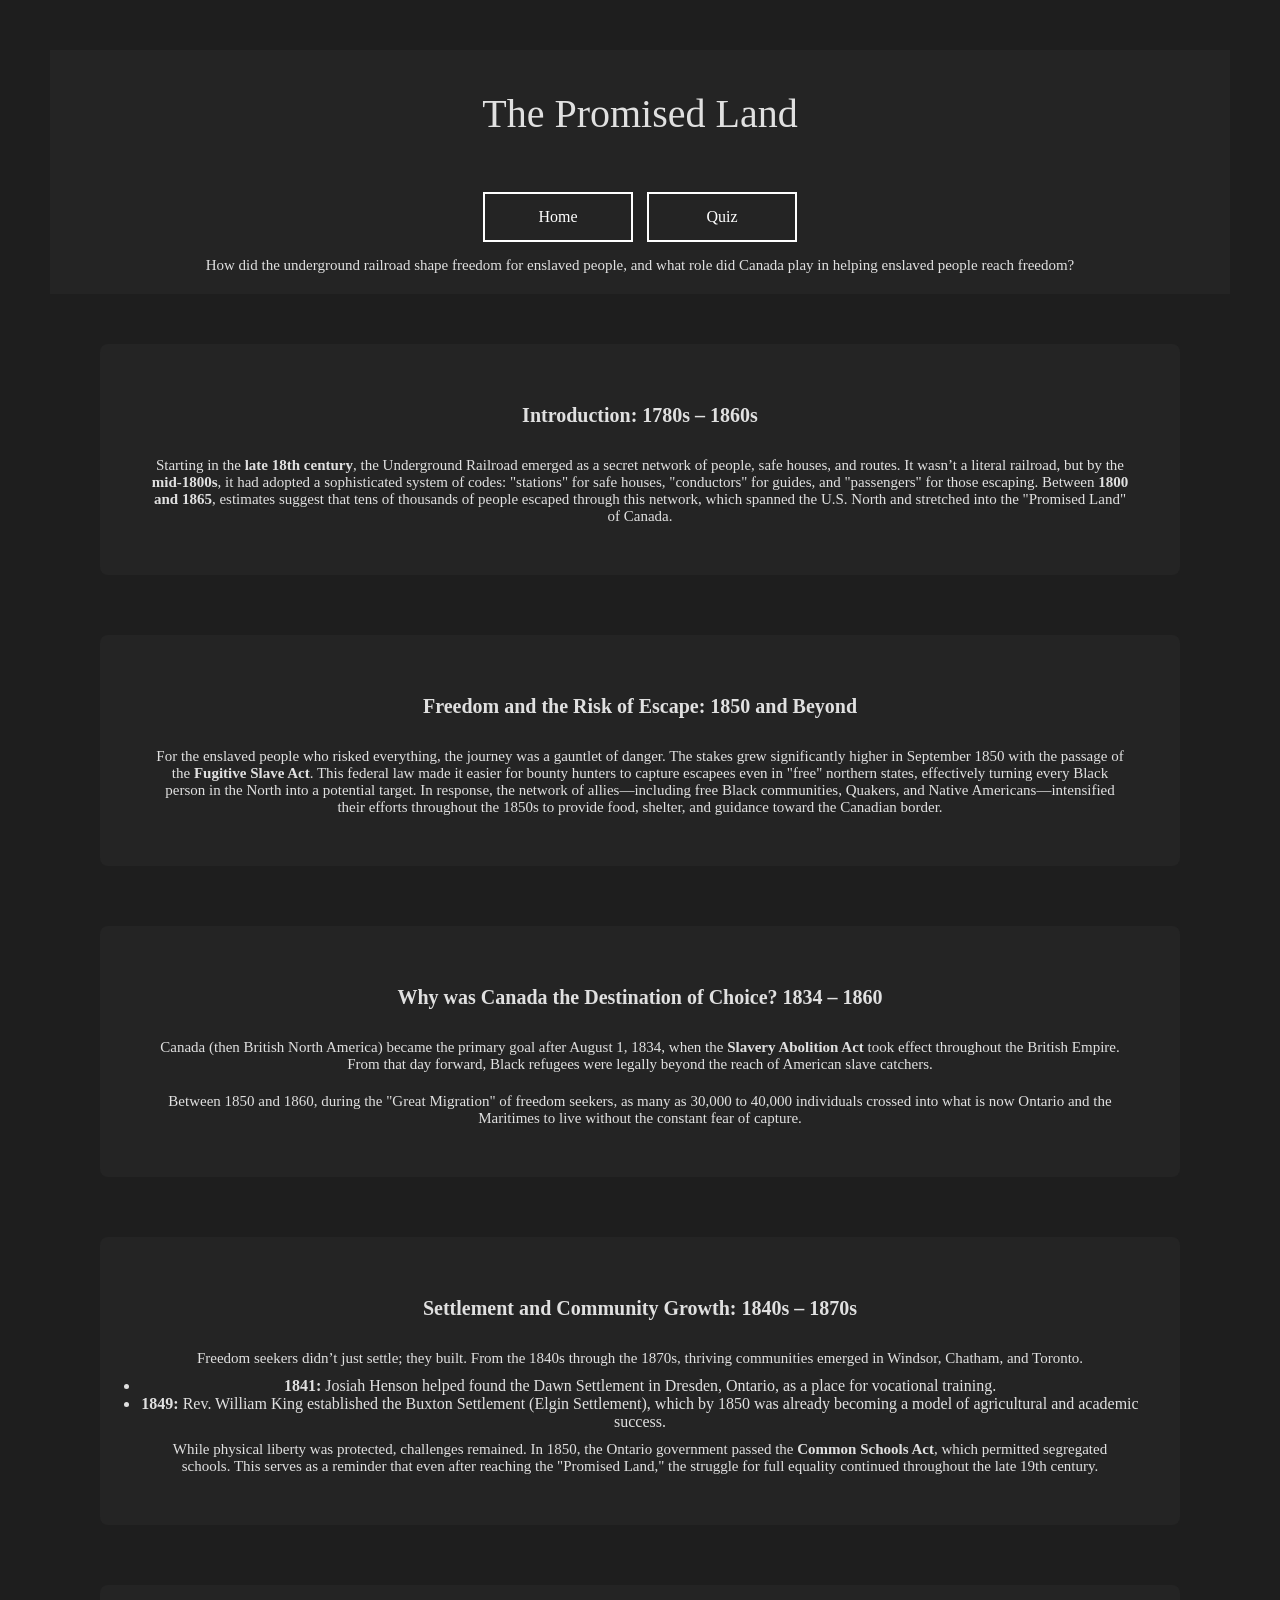
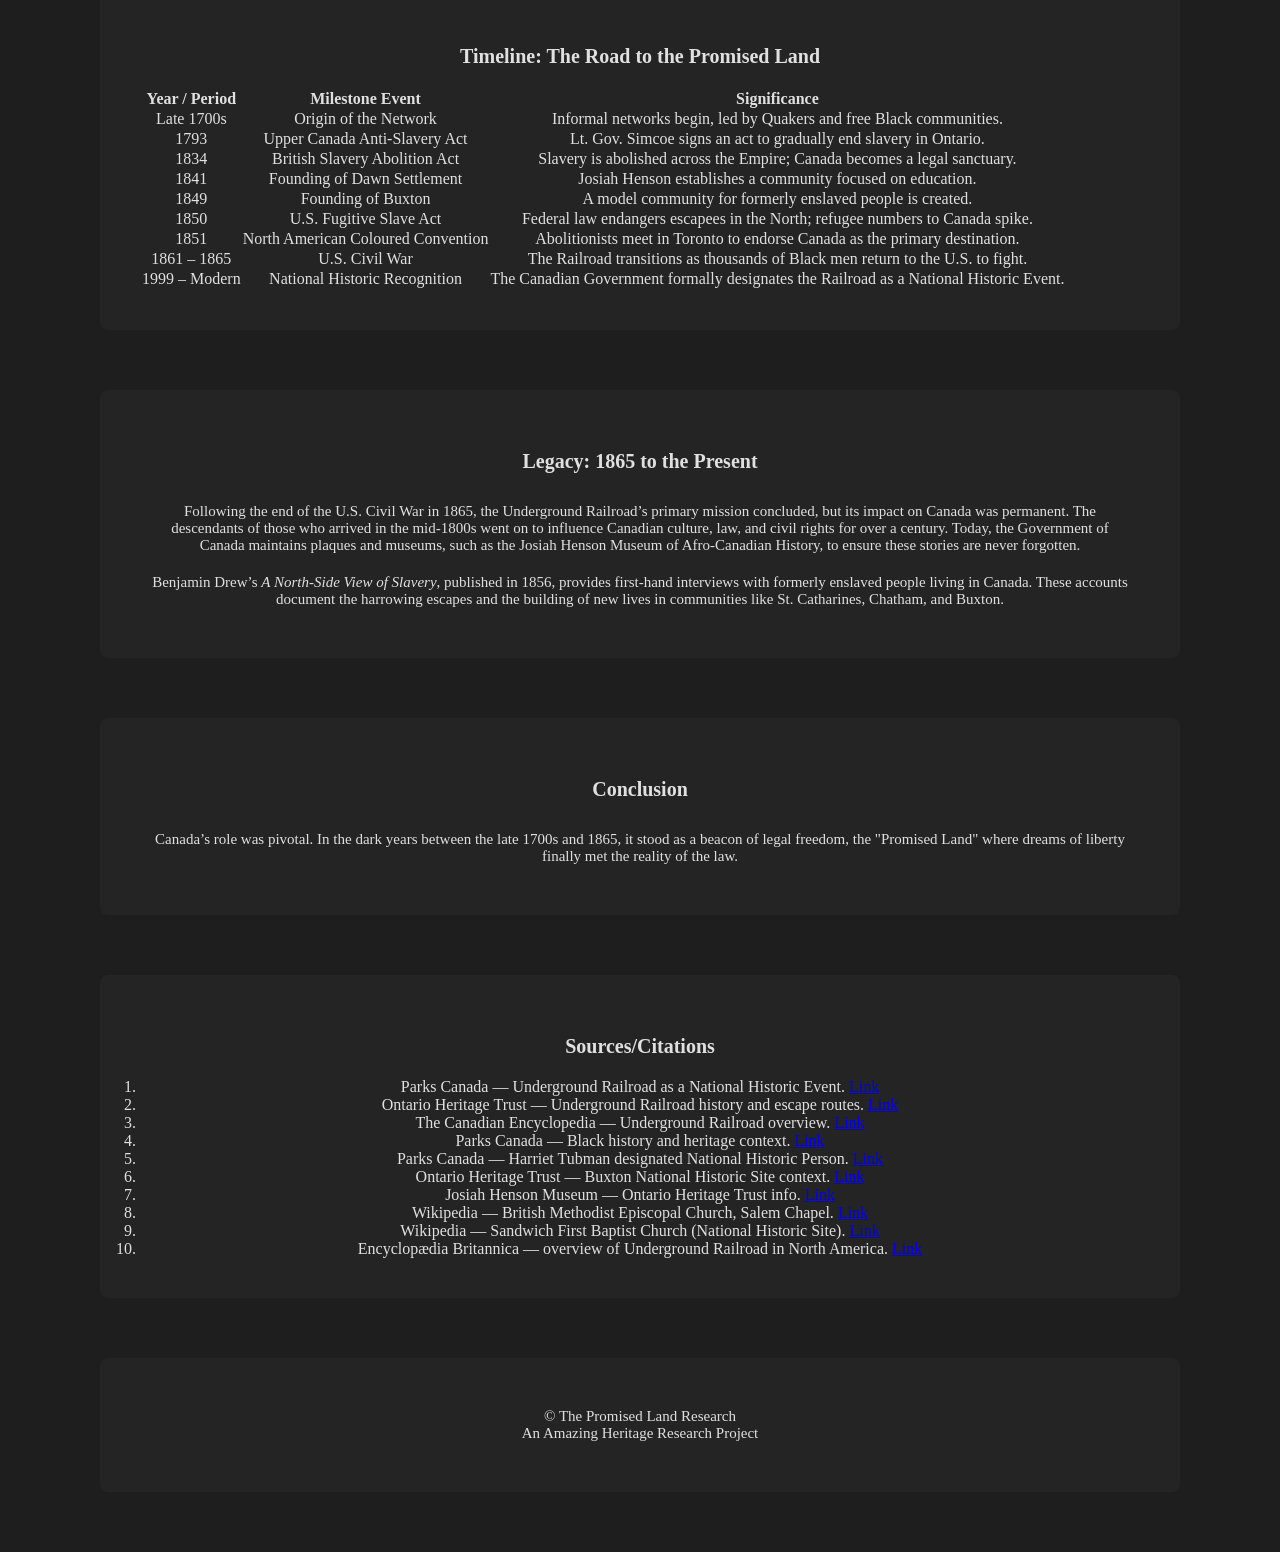
==== index.html @ bd3c45dd "Added Files" ====
<!DOCTYPE html>
<html lang="en">
<head>
    <meta charset="UTF-8">
    <title>The Promised Land - A Historical Event</title>
    <link rel="stylesheet" href="styles.css">
</head>
<body>
    <div class="title-nav">
        <h2 class="title">The Promised Land</h2>
        
    <div class="button-container">
        <form action=""><button>Home</button></form>
        <form action="quiz.html"><button>Quiz</button></form>
    </div>

        
        <p>How did the underground railroad shape freedom for enslaved people, and what role did Canada play in helping enslaved people reach freedom?</p>
    </div>

    <!-- Introduction -->
    <article class="container">
        <h3 class="sub-title">Introduction: 1780s – 1860s</h3>
        <p>Starting in the <strong>late 18th century</strong>, the Underground Railroad emerged as a secret network of people, safe houses, and routes. It wasn’t a literal railroad, but by the <strong>mid-1800s</strong>, it had adopted a sophisticated system of codes: "stations" for safe houses, "conductors" for guides, and "passengers" for those escaping. Between <strong>1800 and 1865</strong>, estimates suggest that tens of thousands of people escaped through this network, which spanned the U.S. North and stretched into the "Promised Land" of Canada.</p>
    </article>

    <!-- Freedom and Risk -->
    <article class="container">
        <h3 class="sub-title">Freedom and the Risk of Escape: 1850 and Beyond</h3>
        <p>For the enslaved people who risked everything, the journey was a gauntlet of danger. The stakes grew significantly higher in September 1850 with the passage of the <strong>Fugitive Slave Act</strong>. This federal law made it easier for bounty hunters to capture escapees even in "free" northern states, effectively turning every Black person in the North into a potential target. In response, the network of allies—including free Black communities, Quakers, and Native Americans—intensified their efforts throughout the 1850s to provide food, shelter, and guidance toward the Canadian border.</p>
    </article>

    <!-- Canada as Destination -->
    <article class="container">
        <h3 class="sub-title">Why was Canada the Destination of Choice? 1834 – 1860</h3>
        <p>Canada (then British North America) became the primary goal after August 1, 1834, when the <strong>Slavery Abolition Act</strong> took effect throughout the British Empire. From that day forward, Black refugees were legally beyond the reach of American slave catchers.</p>
        <p>Between 1850 and 1860, during the "Great Migration" of freedom seekers, as many as 30,000 to 40,000 individuals crossed into what is now Ontario and the Maritimes to live without the constant fear of capture.</p>
    </article>

    <!-- Settlement and Community Growth -->
    <article class="container">
        <h3 class="sub-title">Settlement and Community Growth: 1840s – 1870s</h3>
        <p>Freedom seekers didn’t just settle; they built. From the 1840s through the 1870s, thriving communities emerged in Windsor, Chatham, and Toronto.</p>
        <ul>
            <li><strong>1841:</strong> Josiah Henson helped found the Dawn Settlement in Dresden, Ontario, as a place for vocational training.</li>
            <li><strong>1849:</strong> Rev. William King established the Buxton Settlement (Elgin Settlement), which by 1850 was already becoming a model of agricultural and academic success.</li>
        </ul>
        <p>While physical liberty was protected, challenges remained. In 1850, the Ontario government passed the <strong>Common Schools Act</strong>, which permitted segregated schools. This serves as a reminder that even after reaching the "Promised Land," the struggle for full equality continued throughout the late 19th century.</p>
    </article>

    <!-- Timeline -->
    <article class="container">
        <h3 class="sub-title">Timeline: The Road to the Promised Land</h3>
        <table>
            <tr>
                <th>Year / Period</th>
                <th>Milestone Event</th>
                <th>Significance</th>
            </tr>
            <tr>
                <td>Late 1700s</td>
                <td>Origin of the Network</td>
                <td>Informal networks begin, led by Quakers and free Black communities.</td>
            </tr>
            <tr>
                <td>1793</td>
                <td>Upper Canada Anti-Slavery Act</td>
                <td>Lt. Gov. Simcoe signs an act to gradually end slavery in Ontario.</td>
            </tr>
            <tr>
                <td>1834</td>
                <td>British Slavery Abolition Act</td>
                <td>Slavery is abolished across the Empire; Canada becomes a legal sanctuary.</td>
            </tr>
            <tr>
                <td>1841</td>
                <td>Founding of Dawn Settlement</td>
                <td>Josiah Henson establishes a community focused on education.</td>
            </tr>
            <tr>
                <td>1849</td>
                <td>Founding of Buxton</td>
                <td>A model community for formerly enslaved people is created.</td>
            </tr>
            <tr>
                <td>1850</td>
                <td>U.S. Fugitive Slave Act</td>
                <td>Federal law endangers escapees in the North; refugee numbers to Canada spike.</td>
            </tr>
            <tr>
                <td>1851</td>
                <td>North American Coloured Convention</td>
                <td>Abolitionists meet in Toronto to endorse Canada as the primary destination.</td>
            </tr>
            <tr>
                <td>1861 – 1865</td>
                <td>U.S. Civil War</td>
                <td>The Railroad transitions as thousands of Black men return to the U.S. to fight.</td>
            </tr>
            <tr>
                <td>1999 – Modern</td>
                <td>National Historic Recognition</td>
                <td>The Canadian Government formally designates the Railroad as a National Historic Event.</td>
            </tr>
        </table>
    </article>

    <!-- Legacy -->
    <article class="container">
        <h3 class="sub-title">Legacy: 1865 to the Present</h3>
        <p>Following the end of the U.S. Civil War in 1865, the Underground Railroad’s primary mission concluded, but its impact on Canada was permanent. The descendants of those who arrived in the mid-1800s went on to influence Canadian culture, law, and civil rights for over a century. Today, the Government of Canada maintains plaques and museums, such as the Josiah Henson Museum of Afro-Canadian History, to ensure these stories are never forgotten.</p>
        <p>Benjamin Drew’s <em>A North-Side View of Slavery</em>, published in 1856, provides first-hand interviews with formerly enslaved people living in Canada. These accounts document the harrowing escapes and the building of new lives in communities like St. Catharines, Chatham, and Buxton.</p>
    </article>

    <!-- Conclusion -->
    <article class="container">
        <h3 class="sub-title">Conclusion</h3>
        <p>Canada’s role was pivotal. In the dark years between the late 1700s and 1865, it stood as a beacon of legal freedom, the "Promised Land" where dreams of liberty finally met the reality of the law.</p>
    </article>

    <!-- Sources -->
    <article class="container">
        <h3 class="sub-title">Sources/Citations</h3>
        <ol>
            <li>Parks Canada — Underground Railroad as a National Historic Event. <a href="https://parks.canada.ca/culture/designation/evenement-event/chemin-de-fer-clandestin-underground-railroad" target="_blank">Link</a></li>
            <li>Ontario Heritage Trust — Underground Railroad history and escape routes. <a href="https://www.heritagetrust.on.ca/pages/our-stories/slavery-to-freedom/history/the-underground-railroad" target="_blank">Link</a></li>
            <li>The Canadian Encyclopedia — Underground Railroad overview. <a href="https://thecanadianencyclopedia.ca/en/article/underground-railroad" target="_blank">Link</a></li>
            <li>Parks Canada — Black history and heritage context. <a href="https://parks.canada.ca/culture/designation/histoire-noirs-black-history" target="_blank">Link</a></li>
            <li>Parks Canada — Harriet Tubman designated National Historic Person. <a href="https://parks.canada.ca/culture/designation/personnage-person/harriet-tubman" target="_blank">Link</a></li>
            <li>Ontario Heritage Trust — Buxton National Historic Site context. <a href="https://www.heritagetrust.on.ca/pages/programs/provincial-plaque-program/provincial-plaque-background-papers/buxton-settlement" target="_blank">Link</a></li>
            <li>Josiah Henson Museum — Ontario Heritage Trust info. <a href="https://www.heritagetrust.on.ca/properties/josiah-henson-museum" target="_blank">Link</a></li>
            <li>Wikipedia — British Methodist Episcopal Church, Salem Chapel. <a href="https://en.wikipedia.org/wiki/British_Methodist_Episcopal_Church,_Salem_Chapel" target="_blank">Link</a></li>
            <li>Wikipedia — Sandwich First Baptist Church (National Historic Site). <a href="https://en.wikipedia.org/wiki/Sandwich_First_Baptist_Church" target="_blank">Link</a></li>
            <li>Encyclopædia Britannica — overview of Underground Railroad in North America. <a href="https://www.britannica.com/topic/Underground-Railroad" target="_blank">Link</a></li>
        </ol>
    </article>

    <footer class="container">
        <p>&copy; The Promised Land Research<br>
        An Amazing Heritage Research Project</p>
    </footer>
</body>
</html>
---- styles.css ----
*{
    margin:0;
    padding:0;
}

.title{
 font-size: 40px;
 font-weight: lighter;
 text-align: center;
 margin-top:0;
 margin:20px;
 padding:10px;
}

.sub-title{
    font-size: 20px;
    text-align: center;
    margin: 10px;
    padding: 10px;
    font-weight: bold;
}

p{
    font-size:15px;
    padding:10px;
}

h1,h2,h3,h4,h5,h6, p{
    color:#E0E0E0;
}


html{
    background-color:#1E1E1E;
    margin:0;
    padding:0;
}
body{
    color: #E0E0E0;
    font-family: Georgia, 'Times New Roman', Times, serif;
}

.title-nav{
    background-color: #242424;
    margin:50px;
    padding:10px;
    text-align: center  ;
}

.container{
    text-align: center;
    margin: 20px 100px 60px 100px;
    background-color: #242424;
    padding: 40px;
    border-radius: 8px;
}

.quiz-container{
    text-align: left;
    margin: 20px 100px 60px 100px;
    background-color: #242424;
    padding: 40px;
    border-radius: 8px;
}

/* Question spacing */
.question{
    margin-bottom: 30px;
}

/* Question text */
.question p{
    font-size: 18px;
    margin-bottom: 15px;
    color: #FFFFFF;
}

/* Align radio buttons properly */
.question label{
    display: block;
    margin-bottom: 8px;
    font-size: 16px;
    cursor: pointer;
}

/* Make radio buttons aligned nicely */
input[type="radio"]{
    margin-right: 10px;
    transform: scale(1.1);
    vertical-align: middle;
}

/* Improve button */
button{
    margin-top: 20px;
    padding: 12px 25px;
    background-color: transparent;
    color: #FFFFFF;
    border: 2px solid #FFFFFF;
    font-family: Georgia, 'Times New Roman', Times, serif;
    font-size: 16px;
    cursor: pointer;
}

button:hover{
    background-color: #FFFFFF;
    color: #1E1E1E;
}

/* Result text */
#result{
    margin-top: 25px;
    font-size: 22px;
    text-align: center;
    color: #FFFFFF;
}

.button-container {
    text-align: center;
}

.button-container form {
    display: inline-block;
    margin: 5px;
}

.button-container button {
    width: 150px;
    height: 50px;
    display: inline-block;
    box-sizing: border-box;
}
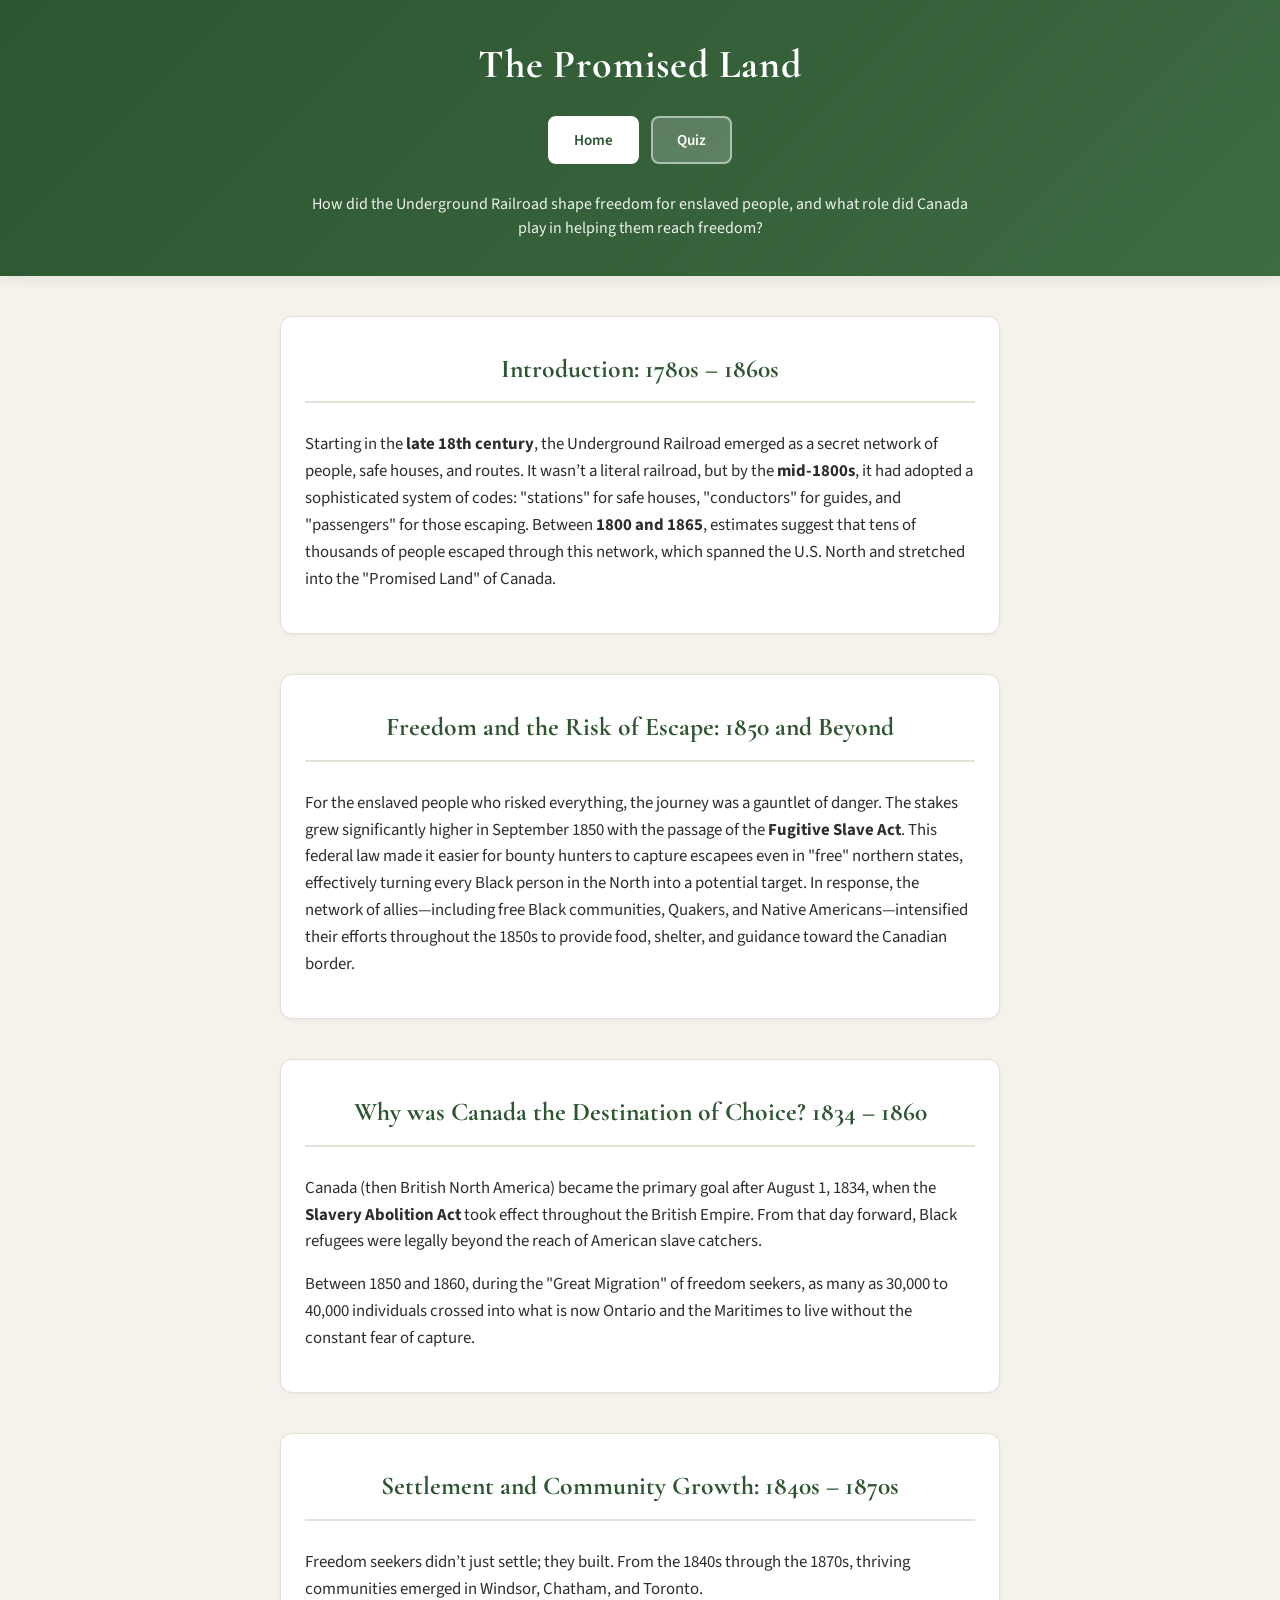
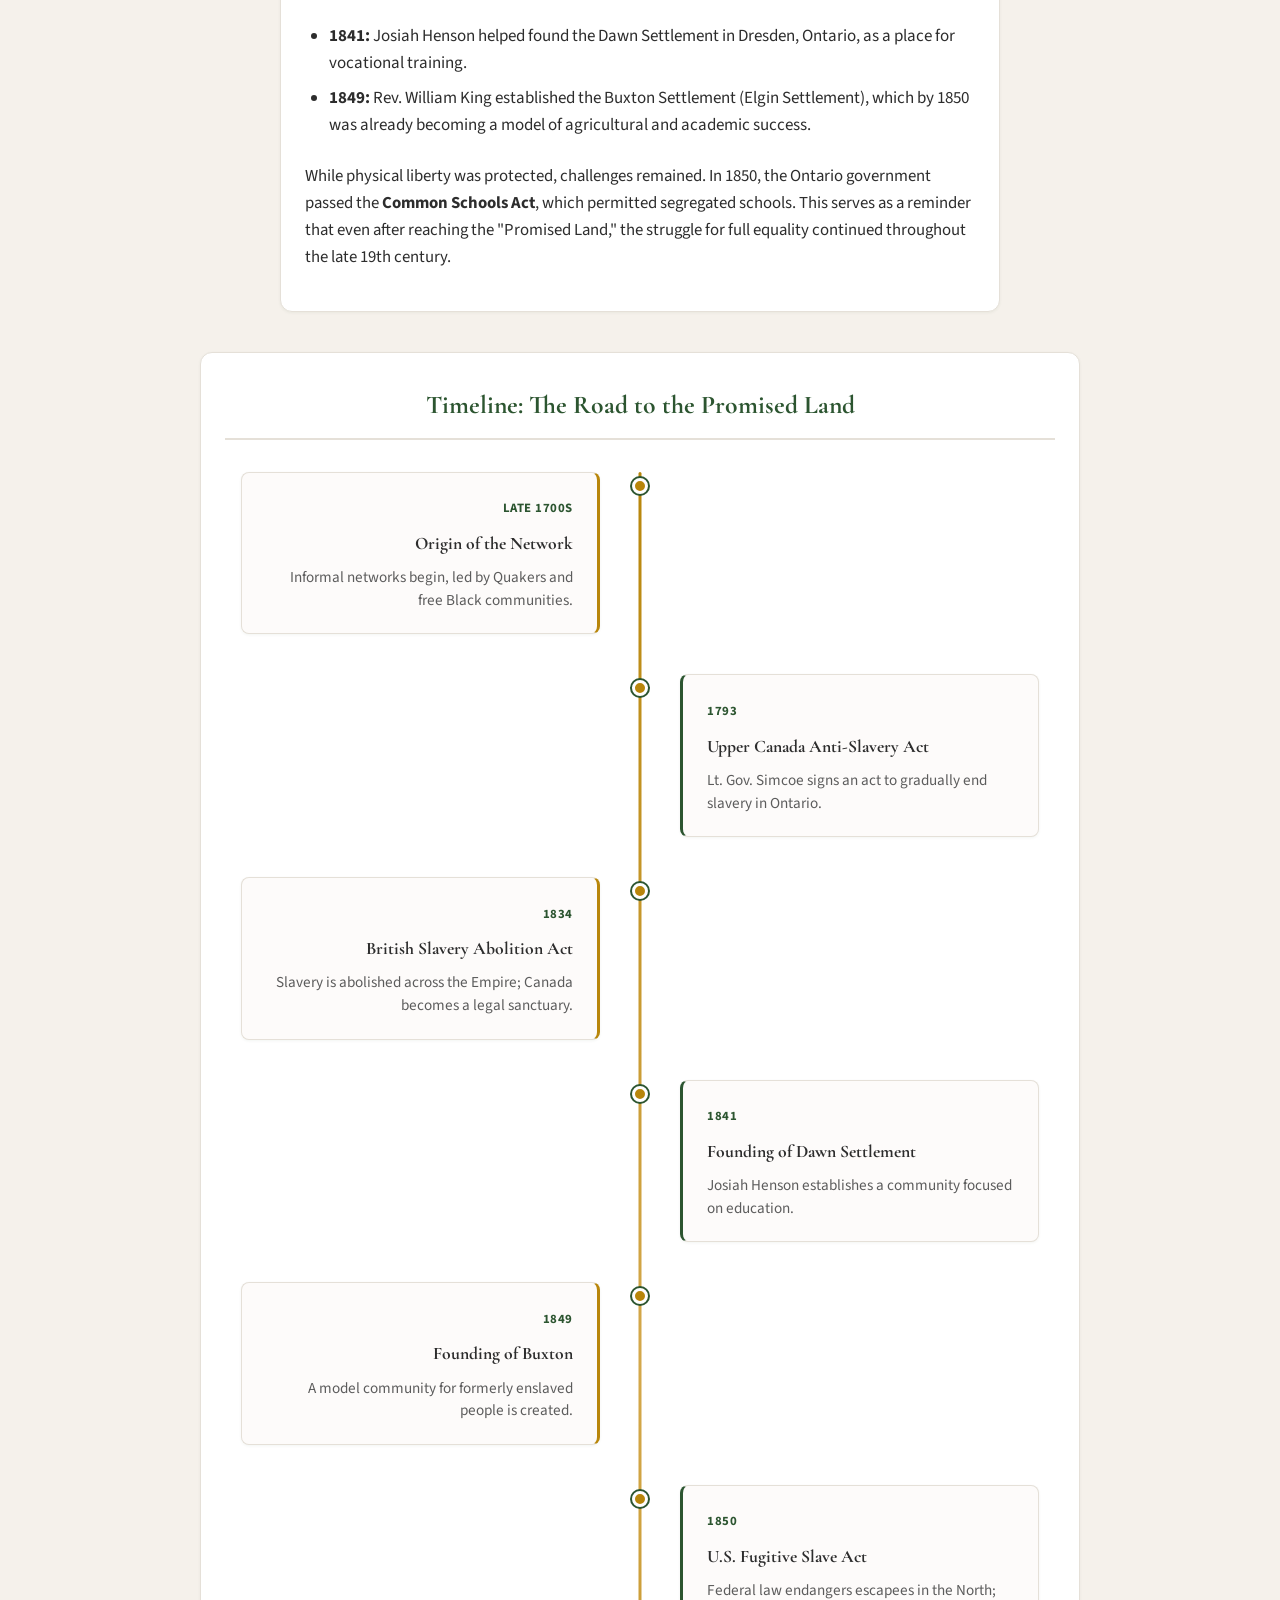
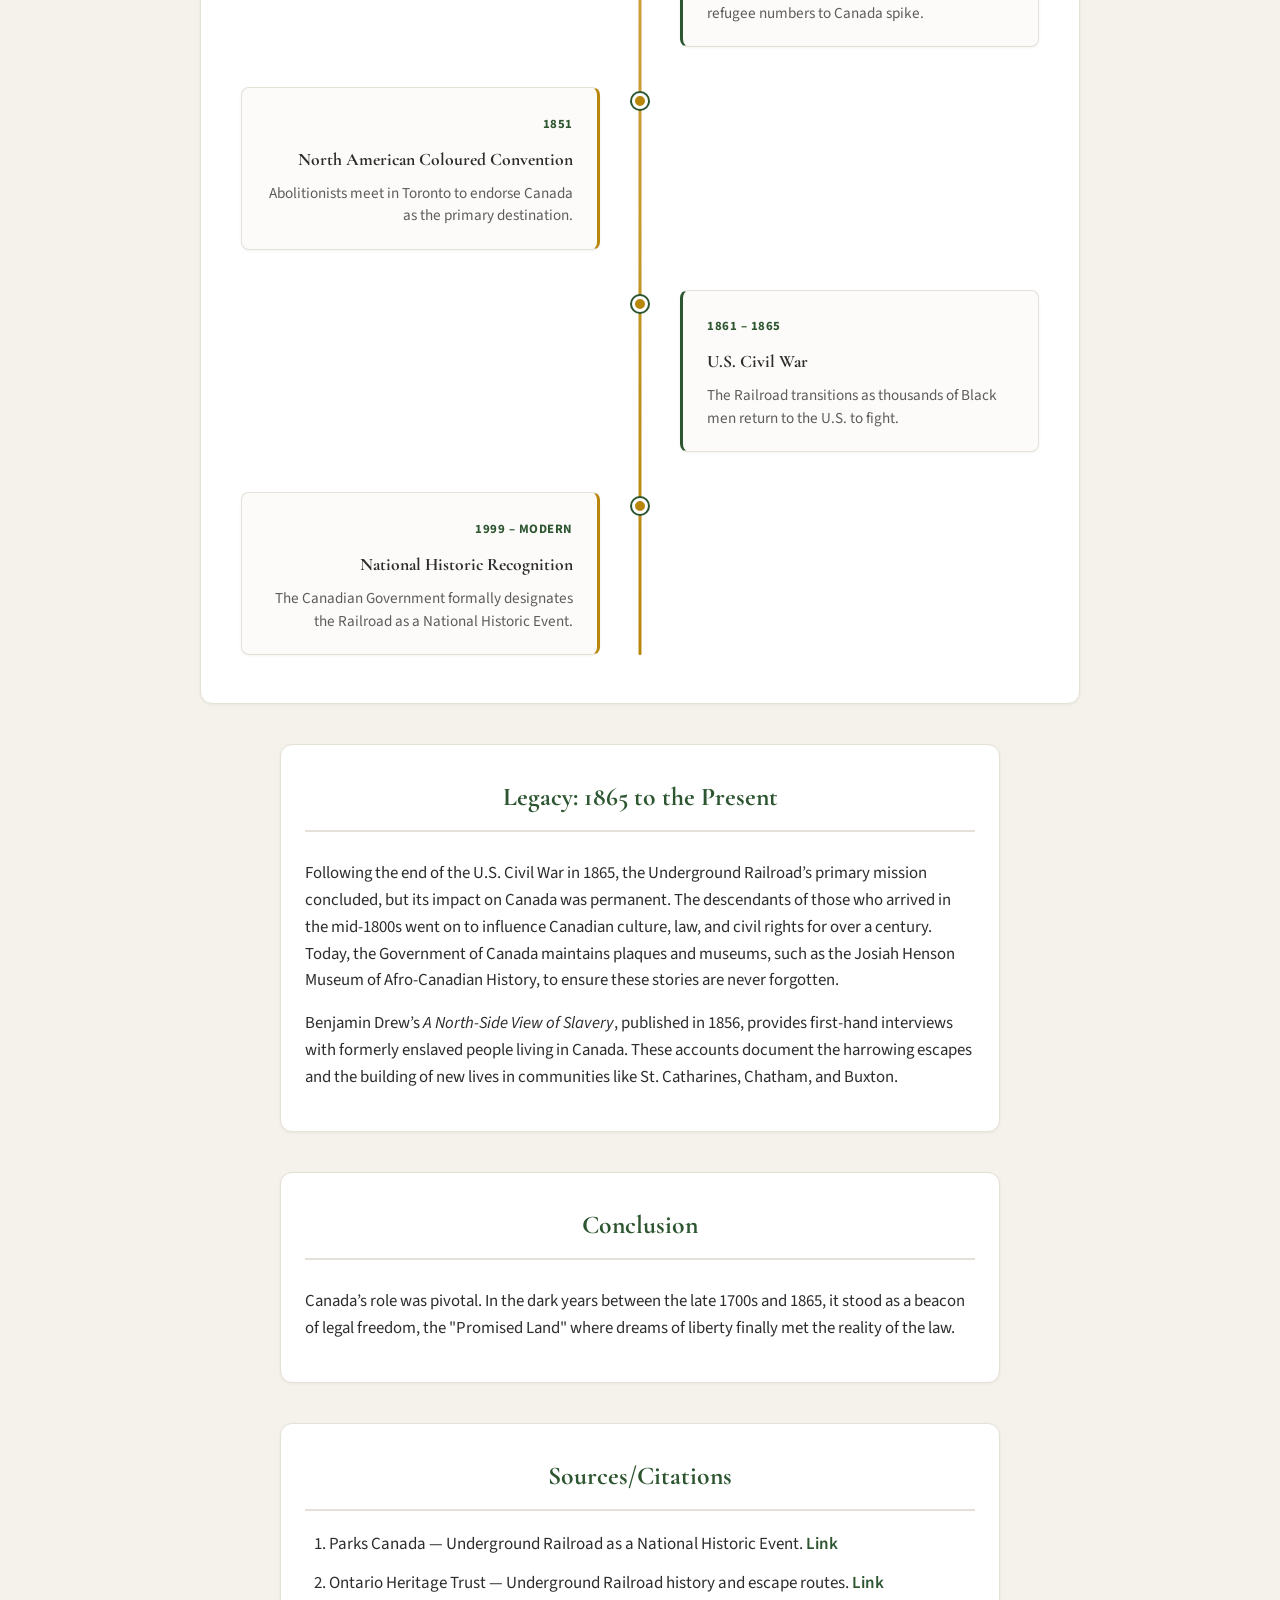
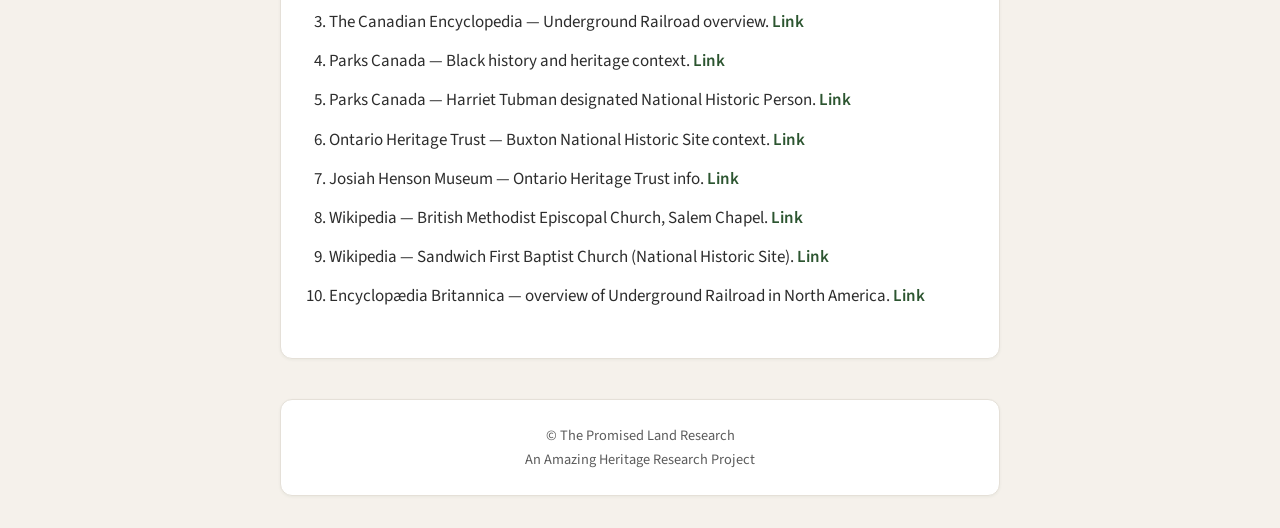
==== commit 59de55db: "Revamp site: design, quiz UX, timeline, spacing, alerts Co-authored-by: Cursor <cursoragent@cursor.c" ====
--- a/index.html
+++ b/index.html
@@ -2,21 +2,19 @@
 <html lang="en">
 <head>
     <meta charset="UTF-8">
-    <title>The Promised Land - A Historical Event</title>
+    <meta name="viewport" content="width=device-width, initial-scale=1">
+    <title>The Promised Land — A Historical Event</title>
     <link rel="stylesheet" href="styles.css">
 </head>
 <body>
-    <div class="title-nav">
-        <h2 class="title">The Promised Land</h2>
-        
-    <div class="button-container">
-        <form action=""><button>Home</button></form>
-        <form action="quiz.html"><button>Quiz</button></form>
-    </div>
-
-        
-        <p>How did the underground railroad shape freedom for enslaved people, and what role did Canada play in helping enslaved people reach freedom?</p>
-    </div>
+    <header class="title-nav">
+        <h1 class="title">The Promised Land</h1>
+        <nav class="nav-links">
+            <a href="index.html" class="active">Home</a>
+            <a href="quiz.html">Quiz</a>
+        </nav>
+        <p>How did the Underground Railroad shape freedom for enslaved people, and what role did Canada play in helping them reach freedom?</p>
+    </header>
 
     <!-- Introduction -->
     <article class="container">
@@ -49,60 +47,92 @@
     </article>
 
     <!-- Timeline -->
-    <article class="container">
+    <article class="container timeline-wrapper">
         <h3 class="sub-title">Timeline: The Road to the Promised Land</h3>
-        <table>
-            <tr>
-                <th>Year / Period</th>
-                <th>Milestone Event</th>
-                <th>Significance</th>
-            </tr>
-            <tr>
-                <td>Late 1700s</td>
-                <td>Origin of the Network</td>
-                <td>Informal networks begin, led by Quakers and free Black communities.</td>
-            </tr>
-            <tr>
-                <td>1793</td>
-                <td>Upper Canada Anti-Slavery Act</td>
-                <td>Lt. Gov. Simcoe signs an act to gradually end slavery in Ontario.</td>
-            </tr>
-            <tr>
-                <td>1834</td>
-                <td>British Slavery Abolition Act</td>
-                <td>Slavery is abolished across the Empire; Canada becomes a legal sanctuary.</td>
-            </tr>
-            <tr>
-                <td>1841</td>
-                <td>Founding of Dawn Settlement</td>
-                <td>Josiah Henson establishes a community focused on education.</td>
-            </tr>
-            <tr>
-                <td>1849</td>
-                <td>Founding of Buxton</td>
-                <td>A model community for formerly enslaved people is created.</td>
-            </tr>
-            <tr>
-                <td>1850</td>
-                <td>U.S. Fugitive Slave Act</td>
-                <td>Federal law endangers escapees in the North; refugee numbers to Canada spike.</td>
-            </tr>
-            <tr>
-                <td>1851</td>
-                <td>North American Coloured Convention</td>
-                <td>Abolitionists meet in Toronto to endorse Canada as the primary destination.</td>
-            </tr>
-            <tr>
-                <td>1861 – 1865</td>
-                <td>U.S. Civil War</td>
-                <td>The Railroad transitions as thousands of Black men return to the U.S. to fight.</td>
-            </tr>
-            <tr>
-                <td>1999 – Modern</td>
-                <td>National Historic Recognition</td>
-                <td>The Canadian Government formally designates the Railroad as a National Historic Event.</td>
-            </tr>
-        </table>
+        <div class="timeline">
+            <div class="timeline-line"></div>
+
+            <div class="timeline-item timeline-item-left">
+                <div class="timeline-content">
+                    <span class="timeline-year">Late 1700s</span>
+                    <h4 class="timeline-event">Origin of the Network</h4>
+                    <p class="timeline-significance">Informal networks begin, led by Quakers and free Black communities.</p>
+                </div>
+                <div class="timeline-dot"></div>
+            </div>
+
+            <div class="timeline-item timeline-item-right">
+                <div class="timeline-dot"></div>
+                <div class="timeline-content">
+                    <span class="timeline-year">1793</span>
+                    <h4 class="timeline-event">Upper Canada Anti-Slavery Act</h4>
+                    <p class="timeline-significance">Lt. Gov. Simcoe signs an act to gradually end slavery in Ontario.</p>
+                </div>
+            </div>
+
+            <div class="timeline-item timeline-item-left">
+                <div class="timeline-content">
+                    <span class="timeline-year">1834</span>
+                    <h4 class="timeline-event">British Slavery Abolition Act</h4>
+                    <p class="timeline-significance">Slavery is abolished across the Empire; Canada becomes a legal sanctuary.</p>
+                </div>
+                <div class="timeline-dot"></div>
+            </div>
+
+            <div class="timeline-item timeline-item-right">
+                <div class="timeline-dot"></div>
+                <div class="timeline-content">
+                    <span class="timeline-year">1841</span>
+                    <h4 class="timeline-event">Founding of Dawn Settlement</h4>
+                    <p class="timeline-significance">Josiah Henson establishes a community focused on education.</p>
+                </div>
+            </div>
+
+            <div class="timeline-item timeline-item-left">
+                <div class="timeline-content">
+                    <span class="timeline-year">1849</span>
+                    <h4 class="timeline-event">Founding of Buxton</h4>
+                    <p class="timeline-significance">A model community for formerly enslaved people is created.</p>
+                </div>
+                <div class="timeline-dot"></div>
+            </div>
+
+            <div class="timeline-item timeline-item-right">
+                <div class="timeline-dot"></div>
+                <div class="timeline-content">
+                    <span class="timeline-year">1850</span>
+                    <h4 class="timeline-event">U.S. Fugitive Slave Act</h4>
+                    <p class="timeline-significance">Federal law endangers escapees in the North; refugee numbers to Canada spike.</p>
+                </div>
+            </div>
+
+            <div class="timeline-item timeline-item-left">
+                <div class="timeline-content">
+                    <span class="timeline-year">1851</span>
+                    <h4 class="timeline-event">North American Coloured Convention</h4>
+                    <p class="timeline-significance">Abolitionists meet in Toronto to endorse Canada as the primary destination.</p>
+                </div>
+                <div class="timeline-dot"></div>
+            </div>
+
+            <div class="timeline-item timeline-item-right">
+                <div class="timeline-dot"></div>
+                <div class="timeline-content">
+                    <span class="timeline-year">1861 – 1865</span>
+                    <h4 class="timeline-event">U.S. Civil War</h4>
+                    <p class="timeline-significance">The Railroad transitions as thousands of Black men return to the U.S. to fight.</p>
+                </div>
+            </div>
+
+            <div class="timeline-item timeline-item-left">
+                <div class="timeline-content">
+                    <span class="timeline-year">1999 – Modern</span>
+                    <h4 class="timeline-event">National Historic Recognition</h4>
+                    <p class="timeline-significance">The Canadian Government formally designates the Railroad as a National Historic Event.</p>
+                </div>
+                <div class="timeline-dot"></div>
+            </div>
+        </div>
     </article>
 
     <!-- Legacy -->
--- a/styles.css
+++ b/styles.css
@@ -1,132 +1,544 @@
-*{
-    margin:0;
-    padding:0;
-}
-
-.title{
- font-size: 40px;
- font-weight: lighter;
- text-align: center;
- margin-top:0;
- margin:20px;
- padding:10px;
-}
-
-.sub-title{
-    font-size: 20px;
-    text-align: center;
-    margin: 10px;
-    padding: 10px;
-    font-weight: bold;
-}
-
-p{
-    font-size:15px;
-    padding:10px;
-}
-
-h1,h2,h3,h4,h5,h6, p{
-    color:#E0E0E0;
-}
-
-
-html{
-    background-color:#1E1E1E;
-    margin:0;
-    padding:0;
-}
-body{
-    color: #E0E0E0;
-    font-family: Georgia, 'Times New Roman', Times, serif;
-}
-
-.title-nav{
-    background-color: #242424;
-    margin:50px;
-    padding:10px;
-    text-align: center  ;
-}
-
-.container{
-    text-align: center;
-    margin: 20px 100px 60px 100px;
-    background-color: #242424;
-    padding: 40px;
-    border-radius: 8px;
-}
-
-.quiz-container{
+/* ===== Promised Land — Design system ===== */
+@import url('https://fonts.googleapis.com/css2?family=Cormorant+Garamond:ital,wght@0,400;0,600;0,700;1,400&family=Source+Sans+3:ital,wght@0,400;0,600;0,700;1,400&display=swap');
+
+:root {
+    --color-bg: #F5F1EB;
+    --color-surface: #FFFFFF;
+    --color-surface-soft: #FDFBFA;
+    --color-primary: #2C5530;
+    --color-primary-light: #3D6B42;
+    --color-accent: #B8860B;
+    --color-accent-soft: #D4A84B;
+    --color-text: #2D2D2D;
+    --color-text-muted: #5C5C5C;
+    --color-border: #E5E0D8;
+    --color-success: #2C5530;
+    --color-error: #A63D40;
+    --font-heading: 'Cormorant Garamond', Georgia, serif;
+    --font-body: 'Source Sans 3', -apple-system, sans-serif;
+    --shadow-sm: 0 1px 3px rgba(44, 85, 48, 0.06);
+    --shadow-md: 0 4px 12px rgba(44, 85, 48, 0.08);
+    --shadow-lg: 0 8px 24px rgba(44, 85, 48, 0.1);
+    --radius: 12px;
+    --radius-sm: 8px;
+}
+
+* {
+    margin: 0;
+    padding: 0;
+    box-sizing: border-box;
+}
+
+html {
+    background-color: var(--color-bg);
+    scroll-behavior: smooth;
+}
+
+body {
+    color: var(--color-text);
+    font-family: var(--font-body);
+    font-size: 17px;
+    line-height: 1.6;
+}
+
+/* ===== Typography ===== */
+h1, h2, h3, h4, h5, h6 {
+    font-family: var(--font-heading);
+    color: var(--color-text);
+    font-weight: 600;
+}
+
+p {
+    font-size: 1.05rem;
+    padding: 0.5rem 0;
+    color: var(--color-text);
+}
+
+a {
+    color: var(--color-primary);
+    text-decoration: none;
+    font-weight: 600;
+    border-bottom: 1px solid transparent;
+    transition: color 0.2s, border-color 0.2s;
+}
+
+a:hover {
+    color: var(--color-primary-light);
+    border-bottom-color: var(--color-primary-light);
+}
+
+a:focus-visible {
+    outline: 2px solid var(--color-accent);
+    outline-offset: 2px;
+}
+
+/* ===== Header / Nav ===== */
+.title-nav {
+    background: linear-gradient(135deg, var(--color-primary) 0%, var(--color-primary-light) 100%);
+    margin: 0;
+    padding: 2rem 1.5rem 2.25rem;
+    text-align: center;
+    color: #FFF;
+    box-shadow: var(--shadow-md);
+}
+
+.title-nav .title {
+    font-size: 2.5rem;
+    font-weight: 700;
+    color: #FFF;
+    margin: 0 0 0.5rem;
+    letter-spacing: 0.02em;
+}
+
+.title-nav p {
+    color: rgba(255, 255, 255, 0.92);
+    font-size: 1rem;
+    max-width: 42rem;
+    margin: 0 auto;
+    padding: 0;
+    line-height: 1.5;
+}
+
+.nav-links {
+    display: flex;
+    justify-content: center;
+    gap: 0.75rem;
+    margin-top: 1.25rem;
+    margin-bottom: 1.75rem;
+    flex-wrap: wrap;
+}
+
+.nav-links a {
+    display: inline-block;
+    padding: 0.6rem 1.5rem;
+    background: rgba(255, 255, 255, 0.2);
+    color: #FFF;
+    border: 2px solid rgba(255, 255, 255, 0.5);
+    border-radius: var(--radius-sm);
+    font-family: var(--font-body);
+    font-weight: 600;
+    font-size: 0.95rem;
+    transition: background 0.2s, border-color 0.2s, color 0.2s;
+}
+
+.nav-links a:hover {
+    background: #FFF;
+    color: var(--color-primary);
+    border-color: #FFF;
+}
+
+.nav-links a.active {
+    background: #FFF;
+    color: var(--color-primary);
+    border-color: #FFF;
+}
+
+/* ===== Main content containers ===== */
+.container {
+    max-width: 720px;
+    margin: 0 auto 2.5rem;
+    padding: 2rem 1.5rem;
+    background: var(--color-surface);
+    border-radius: var(--radius);
+    box-shadow: var(--shadow-sm);
+    border: 1px solid var(--color-border);
     text-align: left;
-    margin: 20px 100px 60px 100px;
-    background-color: #242424;
-    padding: 40px;
-    border-radius: 8px;
-}
-
-/* Question spacing */
-.question{
-    margin-bottom: 30px;
-}
-
-/* Question text */
-.question p{
-    font-size: 18px;
-    margin-bottom: 15px;
-    color: #FFFFFF;
-}
-
-/* Align radio buttons properly */
-.question label{
+}
+
+/* Extra space between navbar and first content section */
+.title-nav + .container {
+    margin-top: 2.5rem;
+}
+
+.sub-title {
+    font-size: 1.6rem;
+    text-align: center;
+    margin: 0 0 1.25rem;
+    padding: 0 0 0.75rem;
+    font-weight: 700;
+    color: var(--color-primary);
+    border-bottom: 2px solid var(--color-border);
+}
+
+.container ul {
+    margin: 0.75rem 0 1rem 1.5rem;
+}
+
+.container li {
+    margin-bottom: 0.5rem;
+    color: var(--color-text);
+}
+
+.container ol {
+    margin: 0.75rem 0 1rem 0;
+    padding-left: 1.5rem;
+}
+
+.container ol li {
+    margin-bottom: 0.75rem;
+}
+
+/* ===== Quiz page ===== */
+.quiz-container {
+    max-width: 640px;
+    margin: 0 auto 2.5rem;
+    padding: 2rem 1.5rem;
+    background: var(--color-surface);
+    border-radius: var(--radius);
+    box-shadow: var(--shadow-sm);
+    border: 1px solid var(--color-border);
+    text-align: left;
+}
+
+/* Space between navbar and quiz content (same as home page) */
+.title-nav + .quiz-container {
+    margin-top: 2.5rem;
+}
+
+.quiz-header {
+    text-align: center;
+    margin-top: 0.5rem;
+    margin-bottom: 1.5rem;
+    padding-bottom: 1rem;
+    border-bottom: 2px solid var(--color-border);
+}
+
+.quiz-header p {
+    color: var(--color-text-muted);
+    font-size: 0.95rem;
+    padding: 0.25rem 0 0;
+}
+
+.quiz-progress {
+    display: flex;
+    gap: 0.35rem;
+    margin-bottom: 1.5rem;
+    flex-wrap: wrap;
+}
+
+.quiz-progress span {
+    width: 100%;
+    height: 4px;
+    background: var(--color-border);
+    border-radius: 2px;
+    flex: 1;
+    min-width: 20px;
+}
+
+.quiz-progress span.done {
+    background: var(--color-success);
+}
+
+.question {
+    margin-bottom: 2rem;
+    padding: 1.25rem;
+    background: var(--color-surface-soft);
+    border-radius: var(--radius-sm);
+    border: 1px solid var(--color-border);
+}
+
+.question p {
+    font-size: 1.1rem;
+    margin-bottom: 1rem;
+    color: var(--color-text);
+    font-weight: 600;
+    padding: 0;
+}
+
+.question label {
+    display: flex;
+    align-items: flex-start;
+    gap: 0.75rem;
+    margin-bottom: 0.6rem;
+    font-size: 1rem;
+    cursor: pointer;
+    padding: 0.75rem 1rem;
+    border-radius: var(--radius-sm);
+    border: 2px solid transparent;
+    background: var(--color-surface);
+    transition: border-color 0.2s, background 0.2s;
+}
+
+.question label:hover {
+    border-color: var(--color-border);
+    background: var(--color-surface-soft);
+}
+
+.question input[type="radio"] {
+    margin: 0.2rem 0 0;
+    width: 1.2rem;
+    height: 1.2rem;
+    accent-color: var(--color-primary);
+    flex-shrink: 0;
+}
+
+.question input[type="radio"]:checked + span {
+    font-weight: 600;
+}
+
+.question label:has(input:checked) {
+    border-color: var(--color-primary);
+    background: rgba(44, 85, 48, 0.06);
+}
+
+.question .feedback {
     display: block;
-    margin-bottom: 8px;
-    font-size: 16px;
+    margin-top: 0.75rem;
+    font-size: 0.95rem;
+    font-weight: 600;
+}
+
+.question .feedback.correct {
+    color: var(--color-success);
+}
+
+.question .feedback.incorrect {
+    color: var(--color-error);
+}
+
+.quiz-actions {
+    margin-top: 1.5rem;
+    text-align: center;
+}
+
+.btn {
+    display: inline-block;
+    padding: 0.85rem 2rem;
+    font-family: var(--font-body);
+    font-size: 1rem;
+    font-weight: 600;
     cursor: pointer;
-}
-
-/* Make radio buttons aligned nicely */
-input[type="radio"]{
-    margin-right: 10px;
-    transform: scale(1.1);
-    vertical-align: middle;
-}
-
-/* Improve button */
-button{
-    margin-top: 20px;
-    padding: 12px 25px;
-    background-color: transparent;
-    color: #FFFFFF;
-    border: 2px solid #FFFFFF;
-    font-family: Georgia, 'Times New Roman', Times, serif;
-    font-size: 16px;
-    cursor: pointer;
-}
-
-button:hover{
-    background-color: #FFFFFF;
-    color: #1E1E1E;
-}
-
-/* Result text */
-#result{
-    margin-top: 25px;
-    font-size: 22px;
-    text-align: center;
-    color: #FFFFFF;
-}
-
-.button-container {
-    text-align: center;
-}
-
-.button-container form {
+    border: none;
+    border-radius: var(--radius-sm);
+    transition: transform 0.15s, box-shadow 0.15s;
+}
+
+.btn-primary {
+    background: var(--color-primary);
+    color: #FFF;
+    box-shadow: var(--shadow-sm);
+}
+
+.btn-primary:hover {
+    background: var(--color-primary-light);
+    transform: translateY(-1px);
+    box-shadow: var(--shadow-md);
+}
+
+.btn-primary:focus-visible {
+    outline: 2px solid var(--color-accent);
+    outline-offset: 2px;
+}
+
+#result {
+    display: none;
+    margin-top: 1.5rem;
+    padding: 1.25rem;
+    text-align: center;
+    font-size: 1.25rem;
+    font-family: var(--font-heading);
+    font-weight: 600;
+    color: var(--color-primary);
+    background: var(--color-surface-soft);
+    border-radius: var(--radius-sm);
+    border: 1px solid var(--color-border);
+}
+
+#result.quiz-incomplete-message {
+    color: var(--color-text-muted);
+    font-size: 1rem;
+    font-family: var(--font-body);
+}
+
+/* ===== Timeline ===== */
+.timeline-wrapper {
+    max-width: 880px;
+}
+
+.timeline-wrapper .sub-title {
+    text-align: center;
+}
+
+.timeline {
+    position: relative;
+    margin: 2rem auto 1rem;
+    padding: 0 1rem;
+}
+
+.timeline-line {
+    position: absolute;
+    left: 50%;
+    top: 0;
+    bottom: 0;
+    width: 3px;
+    background: linear-gradient(to bottom, var(--color-accent), var(--color-accent-soft), var(--color-accent));
+    transform: translateX(-50%);
+    border-radius: 2px;
+}
+
+.timeline-item {
+    position: relative;
+    margin-bottom: 2.5rem;
+    display: flex;
+    align-items: flex-start;
+    justify-content: flex-end;
+}
+
+.timeline-item:last-child {
+    margin-bottom: 0;
+}
+
+.timeline-item-left {
+    justify-content: flex-start;
+}
+
+.timeline-item-left .timeline-content {
+    margin-right: 2.5rem;
+    text-align: right;
+}
+
+.timeline-item-left .timeline-dot {
+    left: 50%;
+    right: auto;
+    transform: translate(-50%, 6px);
+}
+
+.timeline-item-right {
+    justify-content: flex-end;
+}
+
+.timeline-item-right .timeline-content {
+    margin-left: 2.5rem;
+    text-align: left;
+    order: 2;
+}
+
+.timeline-item-right .timeline-dot {
+    left: 50%;
+    right: auto;
+    transform: translate(-50%, 6px);
+    order: 1;
+}
+
+.timeline-item-right {
+    flex-direction: row;
+}
+
+.timeline-content {
+    width: calc(50% - 2.5rem);
+    min-width: 220px;
+    padding: 1.35rem 1.5rem;
+    background: var(--color-surface-soft);
+    border-radius: var(--radius-sm);
+    border: 1px solid var(--color-border);
+    box-shadow: var(--shadow-sm);
+}
+
+.timeline-item-left .timeline-content {
+    border-right: 3px solid var(--color-accent);
+}
+
+.timeline-item-right .timeline-content {
+    border-left: 3px solid var(--color-primary);
+}
+
+.timeline-dot {
+    position: absolute;
+    width: 16px;
+    height: 16px;
+    background: var(--color-accent);
+    border: 3px solid var(--color-surface);
+    border-radius: 50%;
+    flex-shrink: 0;
+    z-index: 2;
+    box-shadow: 0 0 0 2px var(--color-primary);
+}
+
+.timeline-year {
     display: inline-block;
-    margin: 5px;
-}
-
-.button-container button {
-    width: 150px;
-    height: 50px;
-    display: inline-block;
-    box-sizing: border-box;
-}
+    font-size: 0.8rem;
+    font-weight: 700;
+    color: var(--color-primary);
+    margin-bottom: 0.35rem;
+    letter-spacing: 0.04em;
+    text-transform: uppercase;
+}
+
+.timeline-event {
+    font-size: 1.1rem;
+    font-family: var(--font-heading);
+    color: var(--color-text);
+    margin: 0.35rem 0 0.5rem;
+    font-weight: 700;
+}
+
+.timeline-significance {
+    font-size: 0.95rem;
+    color: var(--color-text-muted);
+    line-height: 1.5;
+    margin: 0;
+    padding: 0;
+}
+
+@media (max-width: 768px) {
+    .title-nav .title {
+        font-size: 1.9rem;
+    }
+
+    .container,
+    .quiz-container {
+        margin-left: 0.75rem;
+        margin-right: 0.75rem;
+        padding: 1.5rem 1rem;
+    }
+
+    .timeline-line {
+        left: 1.25rem;
+    }
+
+    .timeline-item,
+    .timeline-item-left,
+    .timeline-item-right {
+        justify-content: flex-start;
+        flex-direction: row;
+        padding-left: 2.5rem;
+    }
+
+    .timeline-item .timeline-dot {
+        left: 1.25rem;
+        transform: translate(-50%, 6px);
+    }
+
+    .timeline-content {
+        width: 100%;
+        min-width: 0;
+        margin-left: 0 !important;
+        margin-right: 0 !important;
+        text-align: left !important;
+        border-left: 3px solid var(--color-primary) !important;
+        border-right: none !important;
+    }
+}
+
+/* ===== Footer ===== */
+footer.container {
+    text-align: center;
+    padding: 1.5rem 1.5rem;
+    margin-bottom: 2rem;
+}
+
+footer p {
+    font-size: 0.9rem;
+    color: var(--color-text-muted);
+    padding: 0;
+}
+
+/* ===== Utility ===== */
+strong {
+    color: var(--color-text);
+    font-weight: 700;
+}
+
+em {
+    font-style: italic;
+}
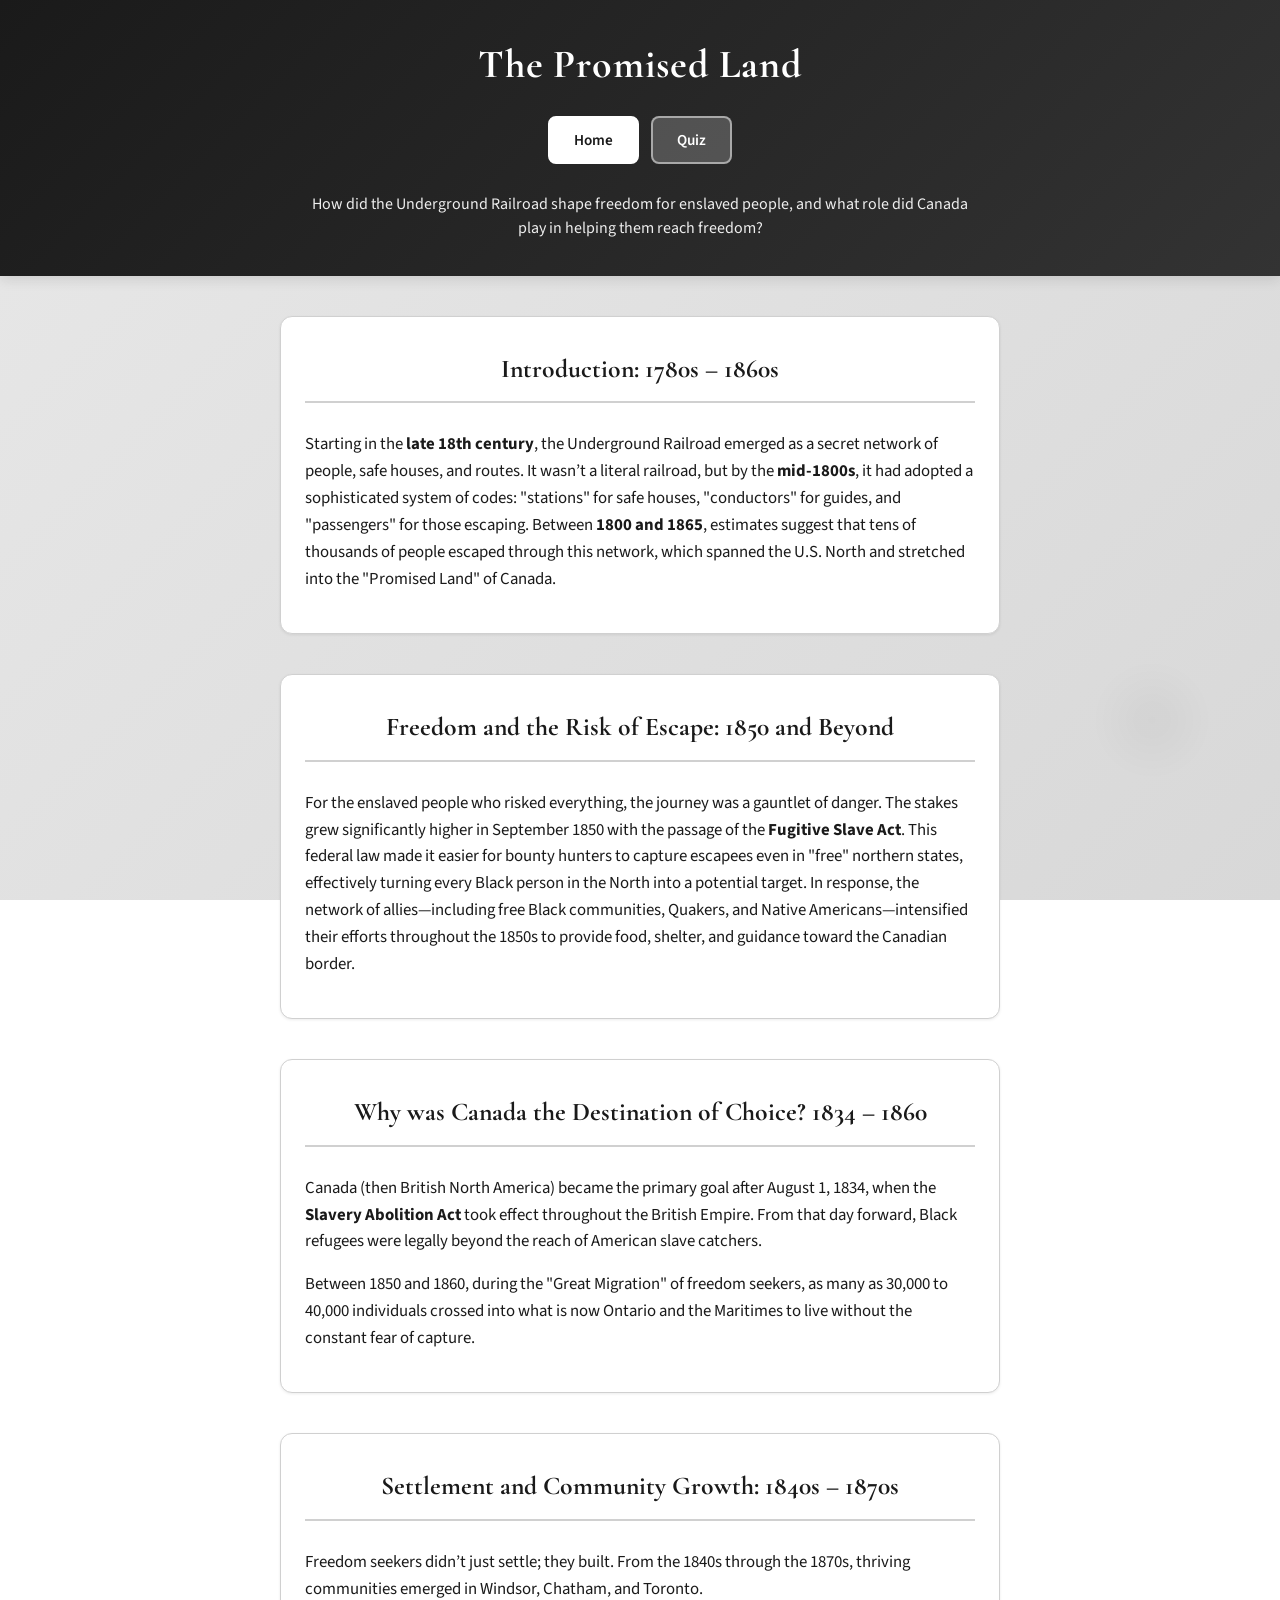
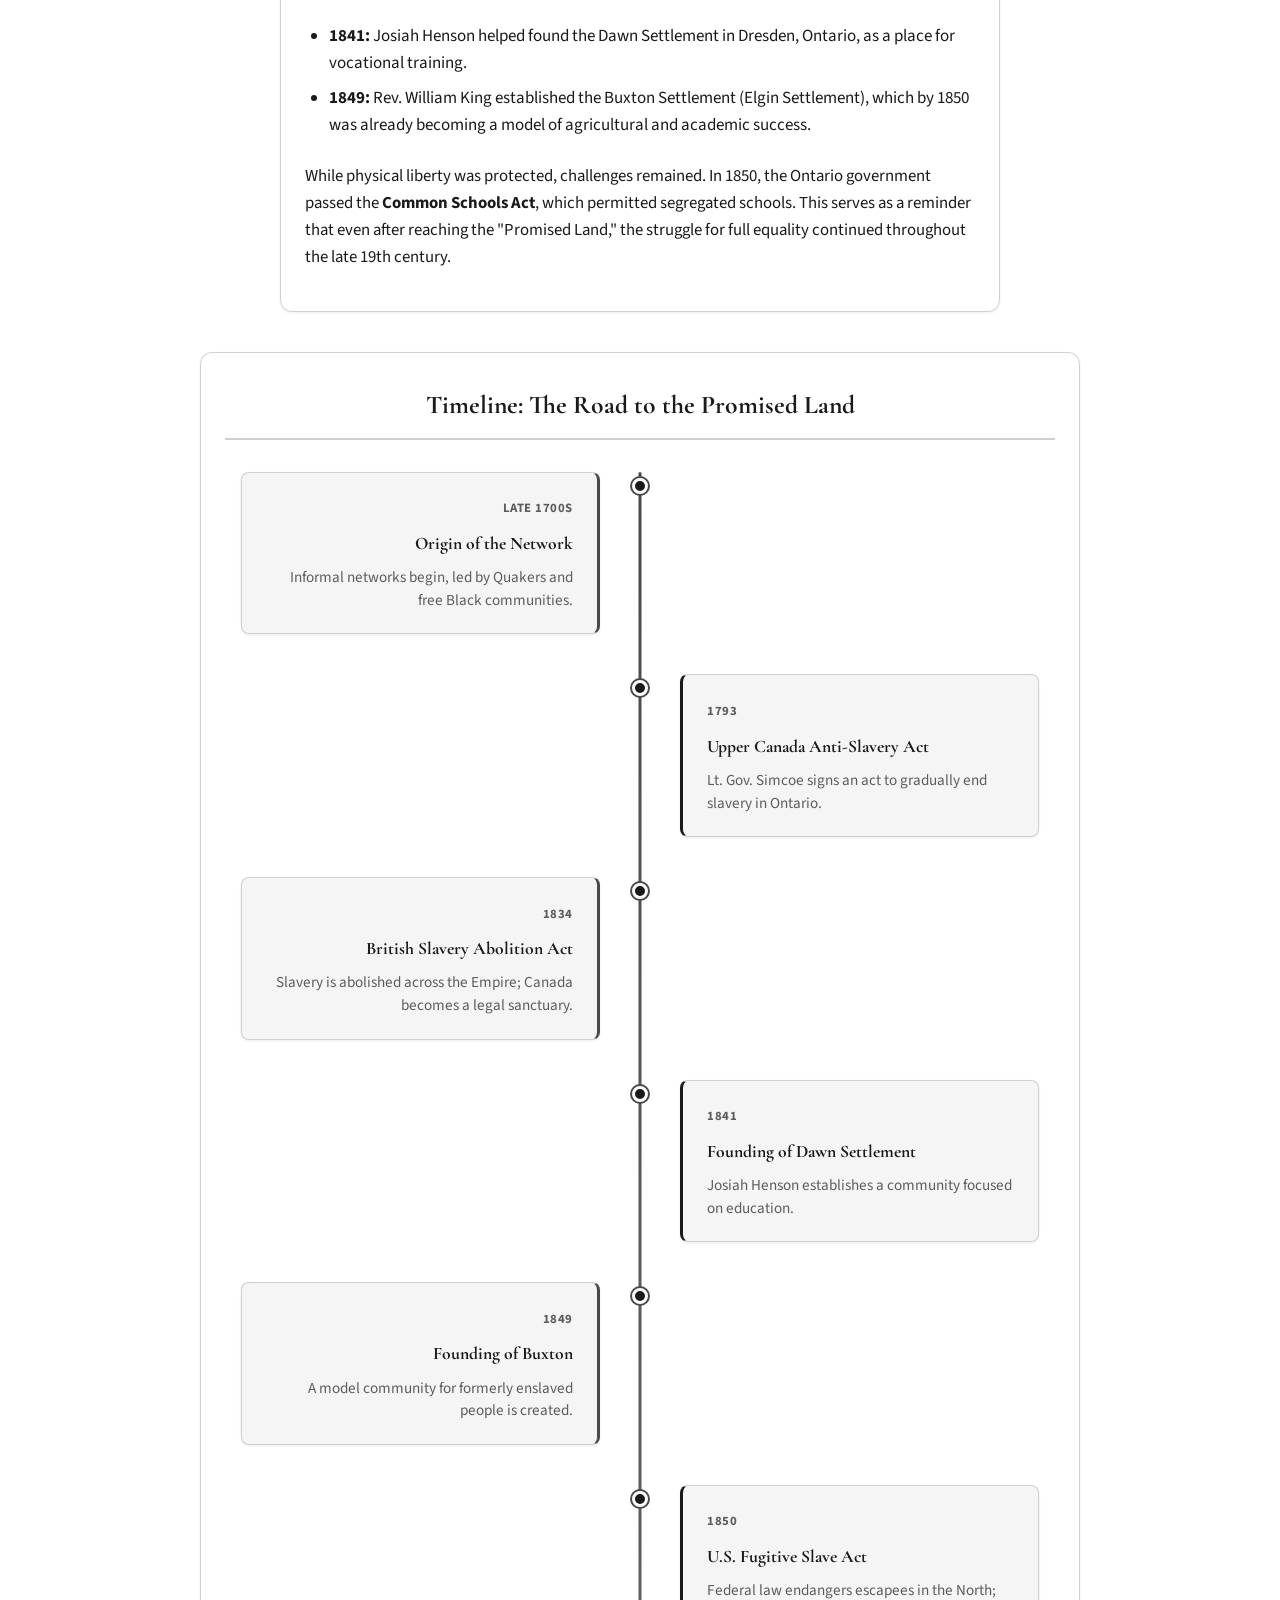
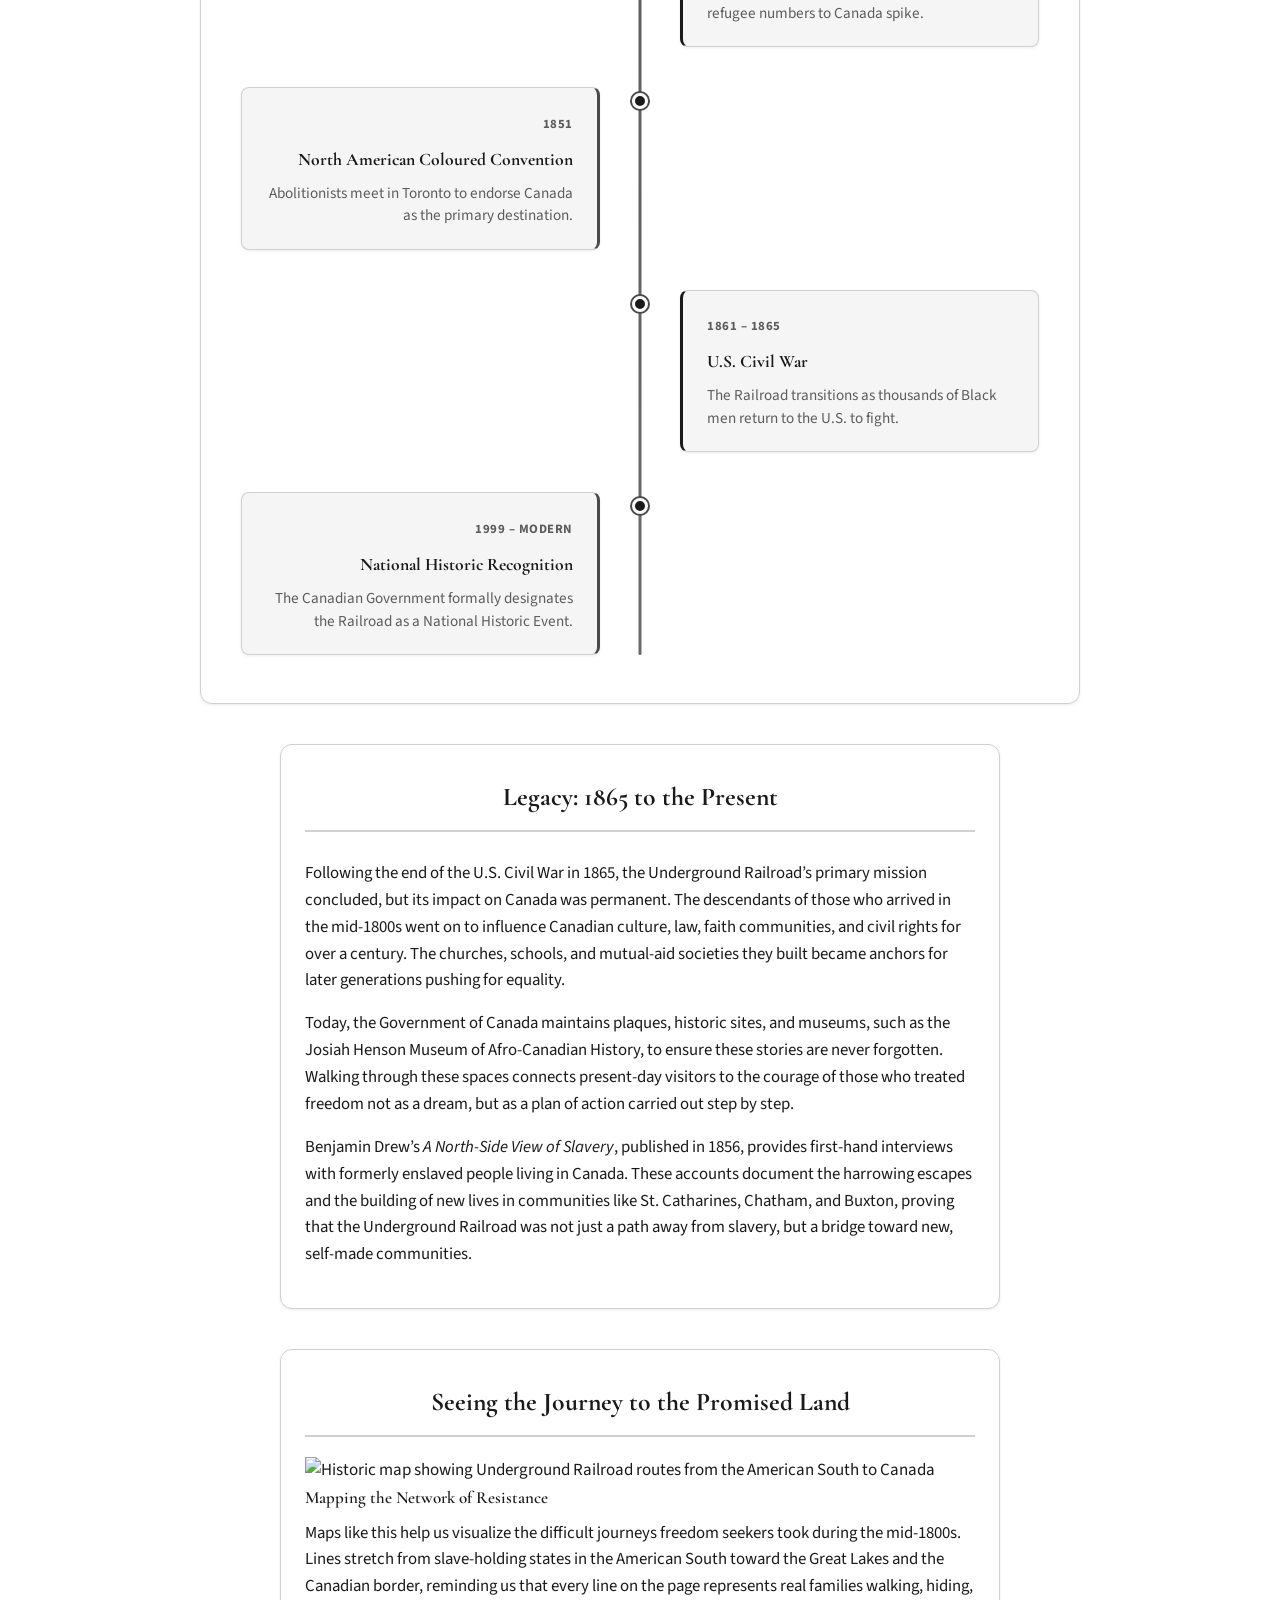
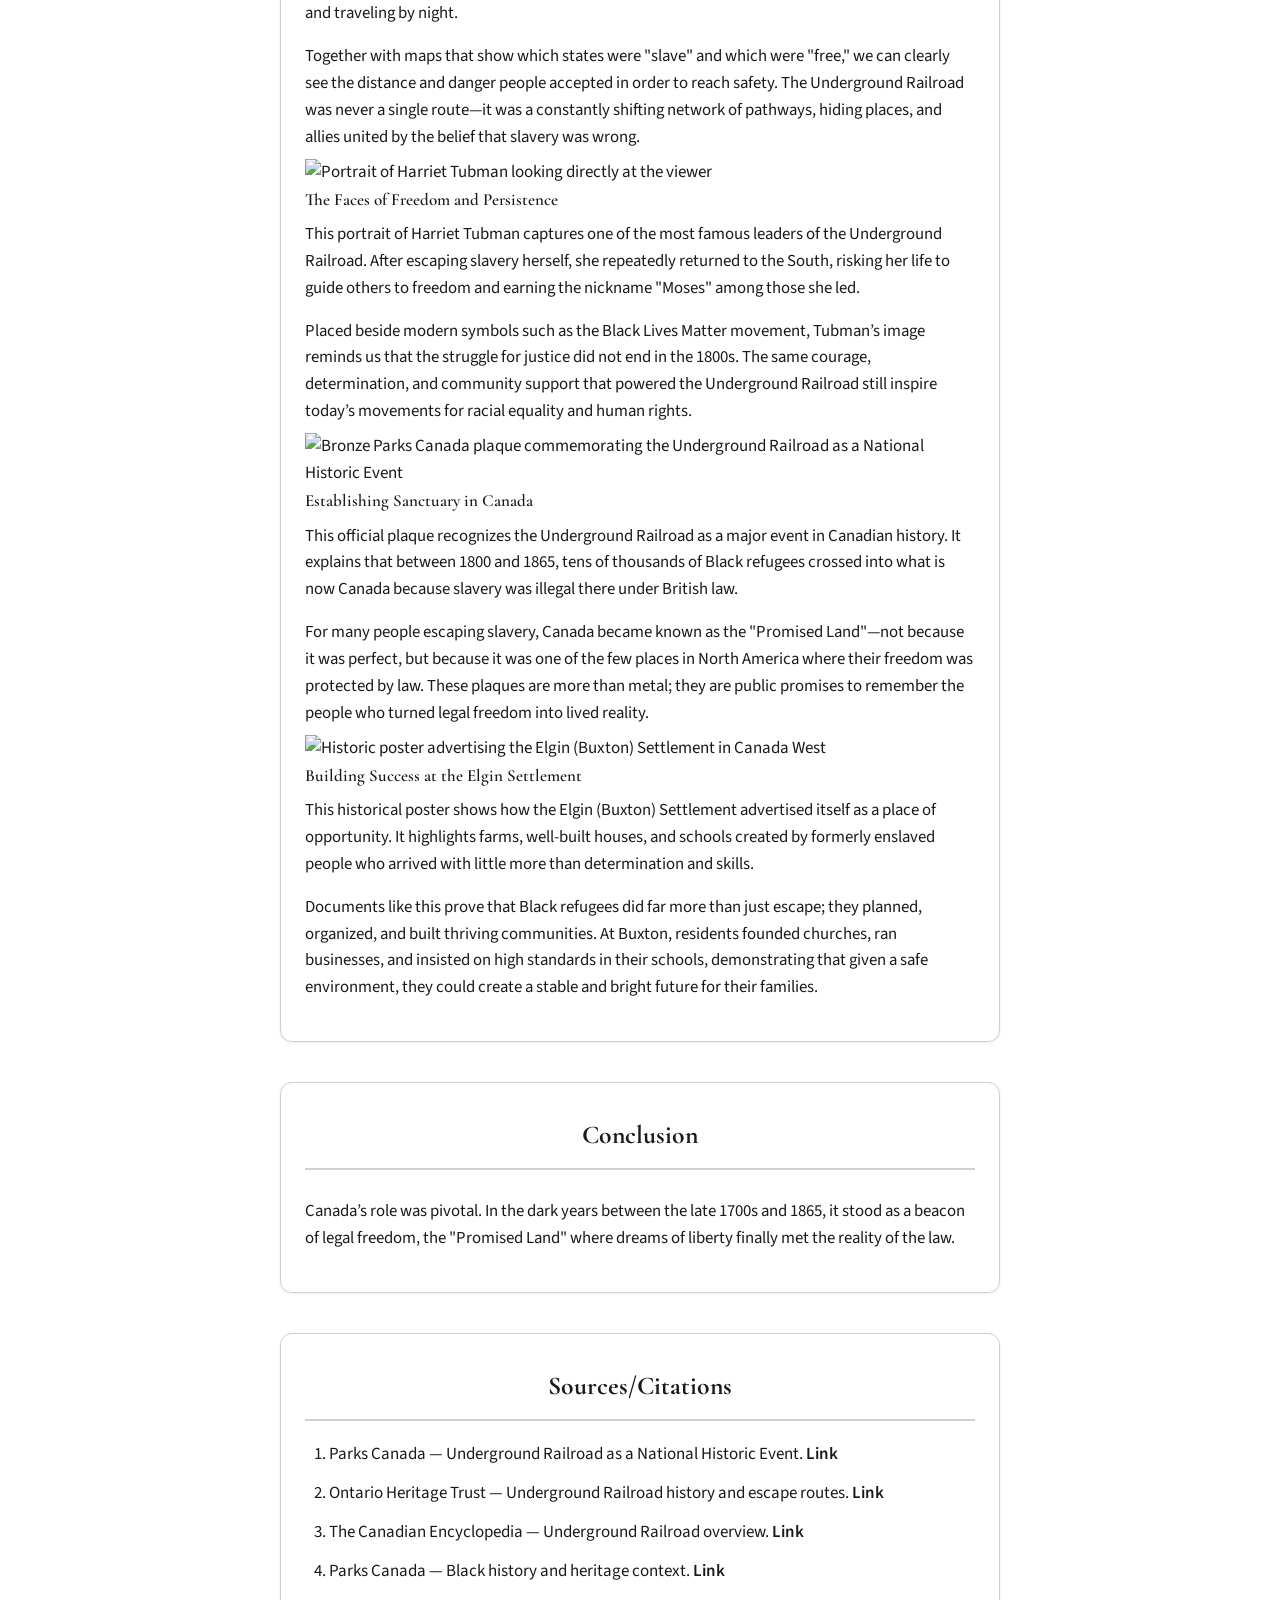
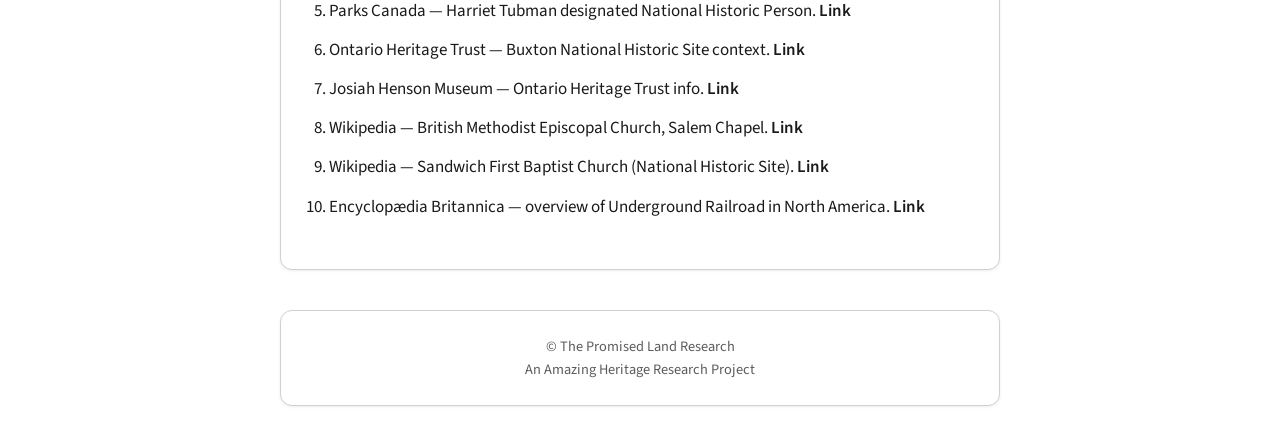
==== commit 9a48efef: "Expand Promised Land content and add image gallery Made-with: Cursor" ====
--- a/index.html
+++ b/index.html
@@ -5,6 +5,7 @@
     <meta name="viewport" content="width=device-width, initial-scale=1">
     <title>The Promised Land — A Historical Event</title>
     <link rel="stylesheet" href="styles.css">
+    <link rel="icon" type="image/x-icon" href="favicon.ico">
 </head>
 <body>
     <header class="title-nav">
@@ -138,8 +139,51 @@
     <!-- Legacy -->
     <article class="container">
         <h3 class="sub-title">Legacy: 1865 to the Present</h3>
-        <p>Following the end of the U.S. Civil War in 1865, the Underground Railroad’s primary mission concluded, but its impact on Canada was permanent. The descendants of those who arrived in the mid-1800s went on to influence Canadian culture, law, and civil rights for over a century. Today, the Government of Canada maintains plaques and museums, such as the Josiah Henson Museum of Afro-Canadian History, to ensure these stories are never forgotten.</p>
-        <p>Benjamin Drew’s <em>A North-Side View of Slavery</em>, published in 1856, provides first-hand interviews with formerly enslaved people living in Canada. These accounts document the harrowing escapes and the building of new lives in communities like St. Catharines, Chatham, and Buxton.</p>
+        <p>Following the end of the U.S. Civil War in 1865, the Underground Railroad’s primary mission concluded, but its impact on Canada was permanent. The descendants of those who arrived in the mid-1800s went on to influence Canadian culture, law, faith communities, and civil rights for over a century. The churches, schools, and mutual-aid societies they built became anchors for later generations pushing for equality.</p>
+        <p>Today, the Government of Canada maintains plaques, historic sites, and museums, such as the Josiah Henson Museum of Afro-Canadian History, to ensure these stories are never forgotten. Walking through these spaces connects present-day visitors to the courage of those who treated freedom not as a dream, but as a plan of action carried out step by step.</p>
+        <p>Benjamin Drew’s <em>A North-Side View of Slavery</em>, published in 1856, provides first-hand interviews with formerly enslaved people living in Canada. These accounts document the harrowing escapes and the building of new lives in communities like St. Catharines, Chatham, and Buxton, proving that the Underground Railroad was not just a path away from slavery, but a bridge toward new, self-made communities.</p>
+    </article>
+
+    <!-- Visual Evidence: Maps, People, and Places -->
+    <article class="container media-gallery">
+        <h3 class="sub-title">Seeing the Journey to the Promised Land</h3>
+        <div class="media-grid">
+            <figure class="media-card">
+                <img src="https://www.heritagetrust.on.ca/oha/media/Images/plaques/underground-railroad-map.jpg" alt="Historic map showing Underground Railroad routes from the American South to Canada">
+                <figcaption>
+                    <h4>Mapping the Network of Resistance</h4>
+                    <p>Maps like this help us visualize the difficult journeys freedom seekers took during the mid-1800s. Lines stretch from slave-holding states in the American South toward the Great Lakes and the Canadian border, reminding us that every line on the page represents real families walking, hiding, and traveling by night.</p>
+                    <p>Together with maps that show which states were "slave" and which were "free," we can clearly see the distance and danger people accepted in order to reach safety. The Underground Railroad was never a single route—it was a constantly shifting network of pathways, hiding places, and allies united by the belief that slavery was wrong.</p>
+                </figcaption>
+            </figure>
+
+            <figure class="media-card">
+                <img src="https://www.nps.gov/common/uploads/structured_data/3C7BFD2E-1DD8-B71B-0B5F6F3B7C5A0E7E.jpg" alt="Portrait of Harriet Tubman looking directly at the viewer">
+                <figcaption>
+                    <h4>The Faces of Freedom and Persistence</h4>
+                    <p>This portrait of Harriet Tubman captures one of the most famous leaders of the Underground Railroad. After escaping slavery herself, she repeatedly returned to the South, risking her life to guide others to freedom and earning the nickname "Moses" among those she led.</p>
+                    <p>Placed beside modern symbols such as the Black Lives Matter movement, Tubman’s image reminds us that the struggle for justice did not end in the 1800s. The same courage, determination, and community support that powered the Underground Railroad still inspire today’s movements for racial equality and human rights.</p>
+                </figcaption>
+            </figure>
+
+            <figure class="media-card">
+                <img src="https://www.pc.gc.ca/-/media/lhn-nhs/on/undergroundrailroad/images/plaque_undergroundrailroad.ashx" alt="Bronze Parks Canada plaque commemorating the Underground Railroad as a National Historic Event">
+                <figcaption>
+                    <h4>Establishing Sanctuary in Canada</h4>
+                    <p>This official plaque recognizes the Underground Railroad as a major event in Canadian history. It explains that between 1800 and 1865, tens of thousands of Black refugees crossed into what is now Canada because slavery was illegal there under British law.</p>
+                    <p>For many people escaping slavery, Canada became known as the "Promised Land"—not because it was perfect, but because it was one of the few places in North America where their freedom was protected by law. These plaques are more than metal; they are public promises to remember the people who turned legal freedom into lived reality.</p>
+                </figcaption>
+            </figure>
+
+            <figure class="media-card">
+                <img src="https://www.heritagetrust.on.ca/oha/media/Images/plaques/buxton-settlement-poster.jpg" alt="Historic poster advertising the Elgin (Buxton) Settlement in Canada West">
+                <figcaption>
+                    <h4>Building Success at the Elgin Settlement</h4>
+                    <p>This historical poster shows how the Elgin (Buxton) Settlement advertised itself as a place of opportunity. It highlights farms, well-built houses, and schools created by formerly enslaved people who arrived with little more than determination and skills.</p>
+                    <p>Documents like this prove that Black refugees did far more than just escape; they planned, organized, and built thriving communities. At Buxton, residents founded churches, ran businesses, and insisted on high standards in their schools, demonstrating that given a safe environment, they could create a stable and bright future for their families.</p>
+                </figcaption>
+            </figure>
+        </div>
     </article>
 
     <!-- Conclusion -->
--- a/styles.css
+++ b/styles.css
@@ -1,544 +1,675 @@
-/* ===== Promised Land — Design system ===== */
-@import url('https://fonts.googleapis.com/css2?family=Cormorant+Garamond:ital,wght@0,400;0,600;0,700;1,400&family=Source+Sans+3:ital,wght@0,400;0,600;0,700;1,400&display=swap');
-
-:root {
-    --color-bg: #F5F1EB;
-    --color-surface: #FFFFFF;
-    --color-surface-soft: #FDFBFA;
-    --color-primary: #2C5530;
-    --color-primary-light: #3D6B42;
-    --color-accent: #B8860B;
-    --color-accent-soft: #D4A84B;
-    --color-text: #2D2D2D;
-    --color-text-muted: #5C5C5C;
-    --color-border: #E5E0D8;
-    --color-success: #2C5530;
-    --color-error: #A63D40;
-    --font-heading: 'Cormorant Garamond', Georgia, serif;
-    --font-body: 'Source Sans 3', -apple-system, sans-serif;
-    --shadow-sm: 0 1px 3px rgba(44, 85, 48, 0.06);
-    --shadow-md: 0 4px 12px rgba(44, 85, 48, 0.08);
-    --shadow-lg: 0 8px 24px rgba(44, 85, 48, 0.1);
-    --radius: 12px;
-    --radius-sm: 8px;
-}
-
-* {
-    margin: 0;
-    padding: 0;
-    box-sizing: border-box;
-}
-
-html {
-    background-color: var(--color-bg);
-    scroll-behavior: smooth;
-}
-
-body {
-    color: var(--color-text);
-    font-family: var(--font-body);
-    font-size: 17px;
-    line-height: 1.6;
-}
-
-/* ===== Typography ===== */
-h1, h2, h3, h4, h5, h6 {
-    font-family: var(--font-heading);
-    color: var(--color-text);
-    font-weight: 600;
-}
-
-p {
-    font-size: 1.05rem;
-    padding: 0.5rem 0;
-    color: var(--color-text);
-}
-
-a {
-    color: var(--color-primary);
-    text-decoration: none;
-    font-weight: 600;
-    border-bottom: 1px solid transparent;
-    transition: color 0.2s, border-color 0.2s;
-}
-
-a:hover {
-    color: var(--color-primary-light);
-    border-bottom-color: var(--color-primary-light);
-}
-
-a:focus-visible {
-    outline: 2px solid var(--color-accent);
-    outline-offset: 2px;
-}
-
-/* ===== Header / Nav ===== */
-.title-nav {
-    background: linear-gradient(135deg, var(--color-primary) 0%, var(--color-primary-light) 100%);
-    margin: 0;
-    padding: 2rem 1.5rem 2.25rem;
-    text-align: center;
-    color: #FFF;
-    box-shadow: var(--shadow-md);
-}
-
-.title-nav .title {
-    font-size: 2.5rem;
-    font-weight: 700;
-    color: #FFF;
-    margin: 0 0 0.5rem;
-    letter-spacing: 0.02em;
-}
-
-.title-nav p {
-    color: rgba(255, 255, 255, 0.92);
-    font-size: 1rem;
-    max-width: 42rem;
-    margin: 0 auto;
-    padding: 0;
-    line-height: 1.5;
-}
-
-.nav-links {
-    display: flex;
-    justify-content: center;
-    gap: 0.75rem;
-    margin-top: 1.25rem;
-    margin-bottom: 1.75rem;
-    flex-wrap: wrap;
-}
-
-.nav-links a {
-    display: inline-block;
-    padding: 0.6rem 1.5rem;
-    background: rgba(255, 255, 255, 0.2);
-    color: #FFF;
-    border: 2px solid rgba(255, 255, 255, 0.5);
-    border-radius: var(--radius-sm);
-    font-family: var(--font-body);
-    font-weight: 600;
-    font-size: 0.95rem;
-    transition: background 0.2s, border-color 0.2s, color 0.2s;
-}
-
-.nav-links a:hover {
-    background: #FFF;
-    color: var(--color-primary);
-    border-color: #FFF;
-}
-
-.nav-links a.active {
-    background: #FFF;
-    color: var(--color-primary);
-    border-color: #FFF;
-}
-
-/* ===== Main content containers ===== */
-.container {
-    max-width: 720px;
-    margin: 0 auto 2.5rem;
-    padding: 2rem 1.5rem;
-    background: var(--color-surface);
-    border-radius: var(--radius);
-    box-shadow: var(--shadow-sm);
-    border: 1px solid var(--color-border);
-    text-align: left;
-}
-
-/* Extra space between navbar and first content section */
-.title-nav + .container {
-    margin-top: 2.5rem;
-}
-
-.sub-title {
-    font-size: 1.6rem;
-    text-align: center;
-    margin: 0 0 1.25rem;
-    padding: 0 0 0.75rem;
-    font-weight: 700;
-    color: var(--color-primary);
-    border-bottom: 2px solid var(--color-border);
-}
-
-.container ul {
-    margin: 0.75rem 0 1rem 1.5rem;
-}
-
-.container li {
-    margin-bottom: 0.5rem;
-    color: var(--color-text);
-}
-
-.container ol {
-    margin: 0.75rem 0 1rem 0;
-    padding-left: 1.5rem;
-}
-
-.container ol li {
-    margin-bottom: 0.75rem;
-}
-
-/* ===== Quiz page ===== */
-.quiz-container {
-    max-width: 640px;
-    margin: 0 auto 2.5rem;
-    padding: 2rem 1.5rem;
-    background: var(--color-surface);
-    border-radius: var(--radius);
-    box-shadow: var(--shadow-sm);
-    border: 1px solid var(--color-border);
-    text-align: left;
-}
-
-/* Space between navbar and quiz content (same as home page) */
-.title-nav + .quiz-container {
-    margin-top: 2.5rem;
-}
-
-.quiz-header {
-    text-align: center;
-    margin-top: 0.5rem;
-    margin-bottom: 1.5rem;
-    padding-bottom: 1rem;
-    border-bottom: 2px solid var(--color-border);
-}
-
-.quiz-header p {
-    color: var(--color-text-muted);
-    font-size: 0.95rem;
-    padding: 0.25rem 0 0;
-}
-
-.quiz-progress {
-    display: flex;
-    gap: 0.35rem;
-    margin-bottom: 1.5rem;
-    flex-wrap: wrap;
-}
-
-.quiz-progress span {
-    width: 100%;
-    height: 4px;
-    background: var(--color-border);
-    border-radius: 2px;
-    flex: 1;
-    min-width: 20px;
-}
-
-.quiz-progress span.done {
-    background: var(--color-success);
-}
-
-.question {
-    margin-bottom: 2rem;
-    padding: 1.25rem;
-    background: var(--color-surface-soft);
-    border-radius: var(--radius-sm);
-    border: 1px solid var(--color-border);
-}
-
-.question p {
-    font-size: 1.1rem;
-    margin-bottom: 1rem;
-    color: var(--color-text);
-    font-weight: 600;
-    padding: 0;
-}
-
-.question label {
-    display: flex;
-    align-items: flex-start;
-    gap: 0.75rem;
-    margin-bottom: 0.6rem;
-    font-size: 1rem;
-    cursor: pointer;
-    padding: 0.75rem 1rem;
-    border-radius: var(--radius-sm);
-    border: 2px solid transparent;
-    background: var(--color-surface);
-    transition: border-color 0.2s, background 0.2s;
-}
-
-.question label:hover {
-    border-color: var(--color-border);
-    background: var(--color-surface-soft);
-}
-
-.question input[type="radio"] {
-    margin: 0.2rem 0 0;
-    width: 1.2rem;
-    height: 1.2rem;
-    accent-color: var(--color-primary);
-    flex-shrink: 0;
-}
-
-.question input[type="radio"]:checked + span {
-    font-weight: 600;
-}
-
-.question label:has(input:checked) {
-    border-color: var(--color-primary);
-    background: rgba(44, 85, 48, 0.06);
-}
-
-.question .feedback {
-    display: block;
-    margin-top: 0.75rem;
-    font-size: 0.95rem;
-    font-weight: 600;
-}
-
-.question .feedback.correct {
-    color: var(--color-success);
-}
-
-.question .feedback.incorrect {
-    color: var(--color-error);
-}
-
-.quiz-actions {
-    margin-top: 1.5rem;
-    text-align: center;
-}
-
-.btn {
-    display: inline-block;
-    padding: 0.85rem 2rem;
-    font-family: var(--font-body);
-    font-size: 1rem;
-    font-weight: 600;
-    cursor: pointer;
-    border: none;
-    border-radius: var(--radius-sm);
-    transition: transform 0.15s, box-shadow 0.15s;
-}
-
-.btn-primary {
-    background: var(--color-primary);
-    color: #FFF;
-    box-shadow: var(--shadow-sm);
-}
-
-.btn-primary:hover {
-    background: var(--color-primary-light);
-    transform: translateY(-1px);
-    box-shadow: var(--shadow-md);
-}
-
-.btn-primary:focus-visible {
-    outline: 2px solid var(--color-accent);
-    outline-offset: 2px;
-}
-
-#result {
-    display: none;
-    margin-top: 1.5rem;
-    padding: 1.25rem;
-    text-align: center;
-    font-size: 1.25rem;
-    font-family: var(--font-heading);
-    font-weight: 600;
-    color: var(--color-primary);
-    background: var(--color-surface-soft);
-    border-radius: var(--radius-sm);
-    border: 1px solid var(--color-border);
-}
-
-#result.quiz-incomplete-message {
-    color: var(--color-text-muted);
-    font-size: 1rem;
-    font-family: var(--font-body);
-}
-
-/* ===== Timeline ===== */
-.timeline-wrapper {
-    max-width: 880px;
-}
-
-.timeline-wrapper .sub-title {
-    text-align: center;
-}
-
-.timeline {
-    position: relative;
-    margin: 2rem auto 1rem;
-    padding: 0 1rem;
-}
-
-.timeline-line {
-    position: absolute;
-    left: 50%;
-    top: 0;
-    bottom: 0;
-    width: 3px;
-    background: linear-gradient(to bottom, var(--color-accent), var(--color-accent-soft), var(--color-accent));
-    transform: translateX(-50%);
-    border-radius: 2px;
-}
-
-.timeline-item {
-    position: relative;
-    margin-bottom: 2.5rem;
-    display: flex;
-    align-items: flex-start;
-    justify-content: flex-end;
-}
-
-.timeline-item:last-child {
-    margin-bottom: 0;
-}
-
-.timeline-item-left {
-    justify-content: flex-start;
-}
-
-.timeline-item-left .timeline-content {
-    margin-right: 2.5rem;
-    text-align: right;
-}
-
-.timeline-item-left .timeline-dot {
-    left: 50%;
-    right: auto;
-    transform: translate(-50%, 6px);
-}
-
-.timeline-item-right {
-    justify-content: flex-end;
-}
-
-.timeline-item-right .timeline-content {
-    margin-left: 2.5rem;
-    text-align: left;
-    order: 2;
-}
-
-.timeline-item-right .timeline-dot {
-    left: 50%;
-    right: auto;
-    transform: translate(-50%, 6px);
-    order: 1;
-}
-
-.timeline-item-right {
-    flex-direction: row;
-}
-
-.timeline-content {
-    width: calc(50% - 2.5rem);
-    min-width: 220px;
-    padding: 1.35rem 1.5rem;
-    background: var(--color-surface-soft);
-    border-radius: var(--radius-sm);
-    border: 1px solid var(--color-border);
-    box-shadow: var(--shadow-sm);
-}
-
-.timeline-item-left .timeline-content {
-    border-right: 3px solid var(--color-accent);
-}
-
-.timeline-item-right .timeline-content {
-    border-left: 3px solid var(--color-primary);
-}
-
-.timeline-dot {
-    position: absolute;
-    width: 16px;
-    height: 16px;
-    background: var(--color-accent);
-    border: 3px solid var(--color-surface);
-    border-radius: 50%;
-    flex-shrink: 0;
-    z-index: 2;
-    box-shadow: 0 0 0 2px var(--color-primary);
-}
-
-.timeline-year {
-    display: inline-block;
-    font-size: 0.8rem;
-    font-weight: 700;
-    color: var(--color-primary);
-    margin-bottom: 0.35rem;
-    letter-spacing: 0.04em;
-    text-transform: uppercase;
-}
-
-.timeline-event {
-    font-size: 1.1rem;
-    font-family: var(--font-heading);
-    color: var(--color-text);
-    margin: 0.35rem 0 0.5rem;
-    font-weight: 700;
-}
-
-.timeline-significance {
-    font-size: 0.95rem;
-    color: var(--color-text-muted);
-    line-height: 1.5;
-    margin: 0;
-    padding: 0;
-}
-
-@media (max-width: 768px) {
-    .title-nav .title {
-        font-size: 1.9rem;
-    }
-
-    .container,
-    .quiz-container {
-        margin-left: 0.75rem;
-        margin-right: 0.75rem;
-        padding: 1.5rem 1rem;
-    }
-
-    .timeline-line {
-        left: 1.25rem;
-    }
-
-    .timeline-item,
-    .timeline-item-left,
-    .timeline-item-right {
-        justify-content: flex-start;
-        flex-direction: row;
-        padding-left: 2.5rem;
-    }
-
-    .timeline-item .timeline-dot {
-        left: 1.25rem;
-        transform: translate(-50%, 6px);
-    }
-
-    .timeline-content {
-        width: 100%;
-        min-width: 0;
-        margin-left: 0 !important;
-        margin-right: 0 !important;
-        text-align: left !important;
-        border-left: 3px solid var(--color-primary) !important;
-        border-right: none !important;
-    }
-}
-
-/* ===== Footer ===== */
-footer.container {
-    text-align: center;
-    padding: 1.5rem 1.5rem;
-    margin-bottom: 2rem;
-}
-
-footer p {
-    font-size: 0.9rem;
-    color: var(--color-text-muted);
-    padding: 0;
-}
-
-/* ===== Utility ===== */
-strong {
-    color: var(--color-text);
-    font-weight: 700;
-}
-
-em {
-    font-style: italic;
-}
+/* ===== Promised Land — Design system ===== */
+@import url('https://fonts.googleapis.com/css2?family=Cormorant+Garamond:ital,wght@0,400;0,600;0,700;1,400&family=Source+Sans+3:ital,wght@0,400;0,600;0,700;1,400&display=swap');
+
+/* ===== Animated background ===== */
+@keyframes bg-shift {
+    0%, 100% { background-position: 0% 50%; }
+    50% { background-position: 100% 50%; }
+}
+
+@keyframes float {
+    0%, 100% { transform: translate(0, 0) scale(1); opacity: 0.03; }
+    33% { transform: translate(30px, -20px) scale(1.05); opacity: 0.05; }
+    66% { transform: translate(-20px, 20px) scale(0.95); opacity: 0.04; }
+}
+
+@keyframes fade-in-up {
+    from { opacity: 0; transform: translateY(20px); }
+    to { opacity: 1; transform: translateY(0); }
+}
+
+:root {
+    --color-bg: #E8E8E8;
+    --color-surface: #FFFFFF;
+    --color-surface-soft: #F5F5F5;
+    --color-primary: #1A1A1A;
+    --color-primary-light: #333333;
+    --color-accent: #4A4A4A;
+    --color-accent-soft: #6B6B6B;
+    --color-text: #1A1A1A;
+    --color-text-muted: #5C5C5C;
+    --color-border: #D0D0D0;
+    --color-success: #1A1A1A;
+    --color-error: #6B6B6B;
+    --font-heading: 'Cormorant Garamond', Georgia, serif;
+    --font-body: 'Source Sans 3', -apple-system, sans-serif;
+    --shadow-sm: 0 1px 3px rgba(0, 0, 0, 0.08);
+    --shadow-md: 0 4px 12px rgba(0, 0, 0, 0.1);
+    --shadow-lg: 0 8px 24px rgba(0, 0, 0, 0.12);
+    --radius: 12px;
+    --radius-sm: 8px;
+}
+
+* {
+    margin: 0;
+    padding: 0;
+    box-sizing: border-box;
+}
+
+html {
+    scroll-behavior: smooth;
+    min-height: 100%;
+}
+
+body {
+    position: relative;
+    color: var(--color-text);
+    font-family: var(--font-body);
+    font-size: 17px;
+    line-height: 1.6;
+    min-height: 100vh;
+    overflow-x: hidden;
+}
+
+/* Animated gradient background */
+body::before {
+    content: "";
+    position: fixed;
+    inset: 0;
+    z-index: -2;
+    background: linear-gradient(
+        135deg,
+        #E8E8E8 0%,
+        #D8D8D8 25%,
+        #E5E5E5 50%,
+        #D0D0D0 75%,
+        #E8E8E8 100%
+    );
+    background-size: 400% 400%;
+    animation: bg-shift 15s ease infinite;
+}
+
+/* Floating shapes overlay */
+body::after {
+    content: "";
+    position: fixed;
+    inset: 0;
+    z-index: -1;
+    background-image:
+        radial-gradient(ellipse 80px 80px at 10% 20%, rgba(0,0,0,0.04) 0%, transparent 50%),
+        radial-gradient(ellipse 120px 120px at 90% 80%, rgba(0,0,0,0.03) 0%, transparent 50%),
+        radial-gradient(ellipse 100px 100px at 50% 50%, rgba(0,0,0,0.02) 0%, transparent 60%);
+    background-size: 100% 100%;
+    animation: float 20s ease-in-out infinite;
+    pointer-events: none;
+}
+
+/* ===== Typography ===== */
+h1, h2, h3, h4, h5, h6 {
+    font-family: var(--font-heading);
+    color: var(--color-text);
+    font-weight: 600;
+}
+
+p {
+    font-size: 1.05rem;
+    padding: 0.5rem 0;
+    color: var(--color-text);
+}
+
+a {
+    color: var(--color-primary);
+    text-decoration: none;
+    font-weight: 600;
+    border-bottom: 1px solid transparent;
+    transition: color 0.2s, border-color 0.2s;
+}
+
+a:hover {
+    color: var(--color-primary-light);
+    border-bottom-color: var(--color-primary-light);
+}
+
+a:focus-visible {
+    outline: 2px solid #4A4A4A;
+    outline-offset: 2px;
+}
+
+/* ===== Header / Nav ===== */
+.title-nav {
+    background: linear-gradient(135deg, #1A1A1A 0%, #333333 100%);
+    margin: 0;
+    padding: 2rem 1.5rem 2.25rem;
+    text-align: center;
+    color: #FFF;
+    box-shadow: var(--shadow-md);
+    transition: box-shadow 0.4s ease, padding 0.3s ease;
+}
+
+.title-nav:hover {
+    box-shadow: var(--shadow-lg);
+}
+
+.title-nav .title {
+    font-size: 2.5rem;
+    font-weight: 700;
+    color: #FFF;
+    margin: 0 0 0.5rem;
+    letter-spacing: 0.02em;
+    transition: letter-spacing 0.3s ease, transform 0.3s ease;
+}
+
+.title-nav:hover .title {
+    letter-spacing: 0.03em;
+}
+
+.title-nav p {
+    color: rgba(255, 255, 255, 0.92);
+    font-size: 1rem;
+    max-width: 42rem;
+    margin: 0 auto;
+    padding: 0;
+    line-height: 1.5;
+}
+
+.nav-links {
+    display: flex;
+    justify-content: center;
+    gap: 0.75rem;
+    margin-top: 1.25rem;
+    margin-bottom: 1.75rem;
+    flex-wrap: wrap;
+}
+
+.nav-links a {
+    display: inline-block;
+    padding: 0.6rem 1.5rem;
+    background: rgba(255, 255, 255, 0.2);
+    color: #FFF;
+    border: 2px solid rgba(255, 255, 255, 0.5);
+    border-radius: var(--radius-sm);
+    font-family: var(--font-body);
+    font-weight: 600;
+    font-size: 0.95rem;
+    transition: background 0.3s ease, border-color 0.3s ease, color 0.3s ease, transform 0.2s ease;
+}
+
+.nav-links a:hover {
+    transform: translateY(-2px);
+}
+
+.nav-links a:hover:not(.active) {
+    background: #FFF;
+    color: #1A1A1A;
+    border-color: #FFF;
+}
+
+.nav-links a.active {
+    background: #FFF;
+    color: #1A1A1A;
+    border-color: #FFF;
+}
+
+/* ===== Main content containers ===== */
+.container {
+    max-width: 720px;
+    margin: 0 auto 2.5rem;
+    padding: 2rem 1.5rem;
+    background: var(--color-surface);
+    border-radius: var(--radius);
+    box-shadow: var(--shadow-sm);
+    border: 1px solid var(--color-border);
+    text-align: left;
+    transition: box-shadow 0.4s ease, transform 0.4s ease, border-color 0.3s ease;
+    animation: fade-in-up 0.6s ease-out backwards;
+}
+
+.container:nth-child(2) { animation-delay: 0.1s; }
+.container:nth-child(3) { animation-delay: 0.2s; }
+.container:nth-child(4) { animation-delay: 0.3s; }
+.container:nth-child(5) { animation-delay: 0.4s; }
+.container:nth-child(6) { animation-delay: 0.5s; }
+.container:nth-child(7) { animation-delay: 0.6s; }
+.container:nth-child(8) { animation-delay: 0.7s; }
+.container:nth-child(9) { animation-delay: 0.8s; }
+.container:nth-child(10) { animation-delay: 0.9s; }
+.container:nth-child(n+11) { animation-delay: 1s; }
+
+.container:hover {
+    box-shadow: var(--shadow-md);
+    transform: translateY(-2px);
+}
+
+/* Extra space between navbar and first content section */
+.title-nav + .container {
+    margin-top: 2.5rem;
+}
+
+.sub-title {
+    font-size: 1.6rem;
+    text-align: center;
+    margin: 0 0 1.25rem;
+    padding: 0 0 0.75rem;
+    font-weight: 700;
+    color: var(--color-text);
+    border-bottom: 2px solid var(--color-border);
+    transition: color 0.3s ease, border-color 0.3s ease;
+}
+
+.container ul {
+    margin: 0.75rem 0 1rem 1.5rem;
+}
+
+.container li {
+    margin-bottom: 0.5rem;
+    color: var(--color-text);
+}
+
+.container ol {
+    margin: 0.75rem 0 1rem 0;
+    padding-left: 1.5rem;
+}
+
+.container ol li {
+    margin-bottom: 0.75rem;
+}
+
+/* ===== Quiz page ===== */
+.quiz-container {
+    max-width: 640px;
+    margin: 0 auto 2.5rem;
+    padding: 2rem 1.5rem;
+    background: var(--color-surface);
+    border-radius: var(--radius);
+    box-shadow: var(--shadow-sm);
+    border: 1px solid var(--color-border);
+    text-align: left;
+    transition: box-shadow 0.4s ease, transform 0.4s ease, border-color 0.3s ease;
+    animation: fade-in-up 0.6s ease-out backwards;
+}
+
+.quiz-container:hover {
+    box-shadow: var(--shadow-md);
+    transform: translateY(-2px);
+}
+
+/* Space between navbar and quiz content (same as home page) */
+.title-nav + .quiz-container {
+    margin-top: 2.5rem;
+}
+
+.quiz-header {
+    text-align: center;
+    margin-top: 0.5rem;
+    margin-bottom: 1.5rem;
+    padding-bottom: 1rem;
+    border-bottom: 2px solid var(--color-border);
+}
+
+.quiz-header p {
+    color: var(--color-text-muted);
+    font-size: 0.95rem;
+    padding: 0.25rem 0 0;
+}
+
+.quiz-progress {
+    display: flex;
+    gap: 0.35rem;
+    margin-bottom: 1.5rem;
+    flex-wrap: wrap;
+}
+
+.quiz-progress span {
+    width: 100%;
+    height: 4px;
+    background: var(--color-border);
+    border-radius: 2px;
+    flex: 1;
+    min-width: 20px;
+    transition: background 0.5s ease;
+}
+
+.quiz-progress span.done {
+    background: var(--color-success);
+}
+
+.question {
+    margin-bottom: 2rem;
+    padding: 1.25rem;
+    background: var(--color-surface-soft);
+    border-radius: var(--radius-sm);
+    border: 1px solid var(--color-border);
+    transition: border-color 0.3s ease, background 0.3s ease, transform 0.2s ease;
+}
+
+.question:hover {
+    border-color: #B0B0B0;
+}
+
+.question p {
+    font-size: 1.1rem;
+    margin-bottom: 1rem;
+    color: var(--color-text);
+    font-weight: 600;
+    padding: 0;
+}
+
+.question label {
+    display: flex;
+    align-items: flex-start;
+    gap: 0.75rem;
+    margin-bottom: 0.6rem;
+    font-size: 1rem;
+    cursor: pointer;
+    padding: 0.75rem 1rem;
+    border-radius: var(--radius-sm);
+    border: 2px solid transparent;
+    background: var(--color-surface);
+    transition: border-color 0.3s ease, background 0.3s ease, transform 0.2s ease;
+}
+
+.question label:hover {
+    transform: translateX(4px);
+    border-color: var(--color-border);
+    background: var(--color-surface-soft);
+}
+
+.question input[type="radio"] {
+    margin: 0.2rem 0 0;
+    width: 1.2rem;
+    height: 1.2rem;
+    accent-color: var(--color-primary);
+    flex-shrink: 0;
+}
+
+.question input[type="radio"]:checked + span {
+    font-weight: 600;
+}
+
+.question label:has(input:checked) {
+    border-color: var(--color-primary);
+    background: rgba(0, 0, 0, 0.04);
+}
+
+.question .feedback {
+    display: block;
+    margin-top: 0.75rem;
+    font-size: 0.95rem;
+    font-weight: 600;
+    transition: opacity 0.4s ease, color 0.3s ease;
+}
+
+.question .feedback.correct {
+    color: var(--color-success);
+}
+
+.question .feedback.incorrect {
+    color: var(--color-error);
+}
+
+.quiz-actions {
+    margin-top: 1.5rem;
+    text-align: center;
+}
+
+.btn {
+    display: inline-block;
+    padding: 0.85rem 2rem;
+    font-family: var(--font-body);
+    font-size: 1rem;
+    font-weight: 600;
+    cursor: pointer;
+    border: none;
+    border-radius: var(--radius-sm);
+    transition: transform 0.15s, box-shadow 0.15s;
+}
+
+.btn-primary {
+    background: var(--color-primary);
+    color: #FFF;
+    box-shadow: var(--shadow-sm);
+}
+
+.btn-primary:hover {
+    background: var(--color-primary-light);
+    transform: translateY(-1px);
+    box-shadow: var(--shadow-md);
+}
+
+.btn-primary:focus-visible {
+    outline: 2px solid #4A4A4A;
+    outline-offset: 2px;
+}
+
+#result {
+    display: none;
+    margin-top: 1.5rem;
+    padding: 1.25rem;
+    text-align: center;
+    font-size: 1.25rem;
+    font-family: var(--font-heading);
+    font-weight: 600;
+    color: var(--color-text);
+    background: var(--color-surface-soft);
+    border-radius: var(--radius-sm);
+    border: 1px solid var(--color-border);
+    transition: opacity 0.4s ease, transform 0.3s ease;
+    animation: fade-in-up 0.5s ease-out;
+}
+
+#result.quiz-incomplete-message {
+    color: var(--color-text-muted);
+    font-size: 1rem;
+    font-family: var(--font-body);
+}
+
+/* ===== Timeline ===== */
+.timeline-wrapper {
+    max-width: 880px;
+}
+
+.timeline-wrapper .sub-title {
+    text-align: center;
+}
+
+.timeline {
+    position: relative;
+    margin: 2rem auto 1rem;
+    padding: 0 1rem;
+}
+
+.timeline-line {
+    position: absolute;
+    left: 50%;
+    top: 0;
+    bottom: 0;
+    width: 3px;
+    background: linear-gradient(to bottom, #4A4A4A, #6B6B6B, #4A4A4A);
+    background-size: 100% 200%;
+    transform: translateX(-50%);
+    border-radius: 2px;
+    animation: bg-shift 8s ease infinite;
+}
+
+.timeline-item {
+    position: relative;
+    margin-bottom: 2.5rem;
+    display: flex;
+    align-items: flex-start;
+    justify-content: flex-end;
+}
+
+.timeline-item:last-child {
+    margin-bottom: 0;
+}
+
+.timeline-item-left {
+    justify-content: flex-start;
+}
+
+.timeline-item-left .timeline-content {
+    margin-right: 2.5rem;
+    text-align: right;
+}
+
+.timeline-item-left .timeline-dot {
+    left: 50%;
+    right: auto;
+    transform: translate(-50%, 6px);
+}
+
+.timeline-item-right {
+    justify-content: flex-end;
+}
+
+.timeline-item-right .timeline-content {
+    margin-left: 2.5rem;
+    text-align: left;
+    order: 2;
+}
+
+.timeline-item-right .timeline-dot {
+    left: 50%;
+    right: auto;
+    transform: translate(-50%, 6px);
+    order: 1;
+}
+
+.timeline-item-right {
+    flex-direction: row;
+}
+
+.timeline-content {
+    width: calc(50% - 2.5rem);
+    min-width: 220px;
+    padding: 1.35rem 1.5rem;
+    background: var(--color-surface-soft);
+    border-radius: var(--radius-sm);
+    border: 1px solid var(--color-border);
+    box-shadow: var(--shadow-sm);
+    transition: box-shadow 0.3s ease, transform 0.3s ease, border-color 0.3s ease;
+}
+
+.timeline-content:hover {
+    box-shadow: var(--shadow-md);
+    transform: scale(1.02);
+}
+
+.timeline-item-left .timeline-content {
+    border-right: 3px solid #4A4A4A;
+}
+
+.timeline-item-right .timeline-content {
+    border-left: 3px solid #1A1A1A;
+}
+
+.timeline-dot {
+    position: absolute;
+    width: 16px;
+    height: 16px;
+    background: #1A1A1A;
+    border: 3px solid var(--color-surface);
+    border-radius: 50%;
+    flex-shrink: 0;
+    z-index: 2;
+    box-shadow: 0 0 0 2px #4A4A4A;
+    transition: transform 0.3s ease, box-shadow 0.3s ease;
+}
+
+.timeline-item:hover .timeline-dot {
+    transform: translate(-50%, 6px) scale(1.2);
+    box-shadow: 0 0 0 4px rgba(74, 74, 74, 0.3);
+}
+
+.timeline-year {
+    display: inline-block;
+    font-size: 0.8rem;
+    font-weight: 700;
+    color: var(--color-text-muted);
+    margin-bottom: 0.35rem;
+    letter-spacing: 0.04em;
+    text-transform: uppercase;
+}
+
+.timeline-event {
+    font-size: 1.1rem;
+    font-family: var(--font-heading);
+    color: var(--color-text);
+    margin: 0.35rem 0 0.5rem;
+    font-weight: 700;
+}
+
+.timeline-significance {
+    font-size: 0.95rem;
+    color: var(--color-text-muted);
+    line-height: 1.5;
+    margin: 0;
+    padding: 0;
+}
+
+@media (max-width: 768px) {
+    .title-nav .title {
+        font-size: 1.9rem;
+    }
+
+    .container,
+    .quiz-container {
+        margin-left: 0.75rem;
+        margin-right: 0.75rem;
+        padding: 1.5rem 1rem;
+    }
+
+    .timeline-line {
+        left: 1.25rem;
+    }
+
+    .timeline-item,
+    .timeline-item-left,
+    .timeline-item-right {
+        justify-content: flex-start;
+        flex-direction: row;
+        padding-left: 2.5rem;
+    }
+
+    .timeline-item .timeline-dot {
+        left: 1.25rem;
+        transform: translate(-50%, 6px);
+    }
+
+    .timeline-content {
+        width: 100%;
+        min-width: 0;
+        margin-left: 0 !important;
+        margin-right: 0 !important;
+        text-align: left !important;
+        border-left: 3px solid #1A1A1A !important;
+        border-right: none !important;
+    }
+}
+
+/* ===== Footer ===== */
+footer.container {
+    text-align: center;
+    padding: 1.5rem 1.5rem;
+    margin-bottom: 2rem;
+}
+
+footer p {
+    font-size: 0.9rem;
+    color: var(--color-text-muted);
+    padding: 0;
+}
+
+/* ===== Utility ===== */
+strong {
+    color: var(--color-text);
+    font-weight: 700;
+}
+
+em {
+    font-style: italic;
+}
+
+/* ===== Reduced motion ===== */
+@media (prefers-reduced-motion: reduce) {
+    *, *::before, *::after {
+        animation-duration: 0.01ms !important;
+        animation-iteration-count: 1 !important;
+        transition-duration: 0.01ms !important;
+    }
+
+    body::before,
+    body::after {
+        animation: none;
+    }
+}
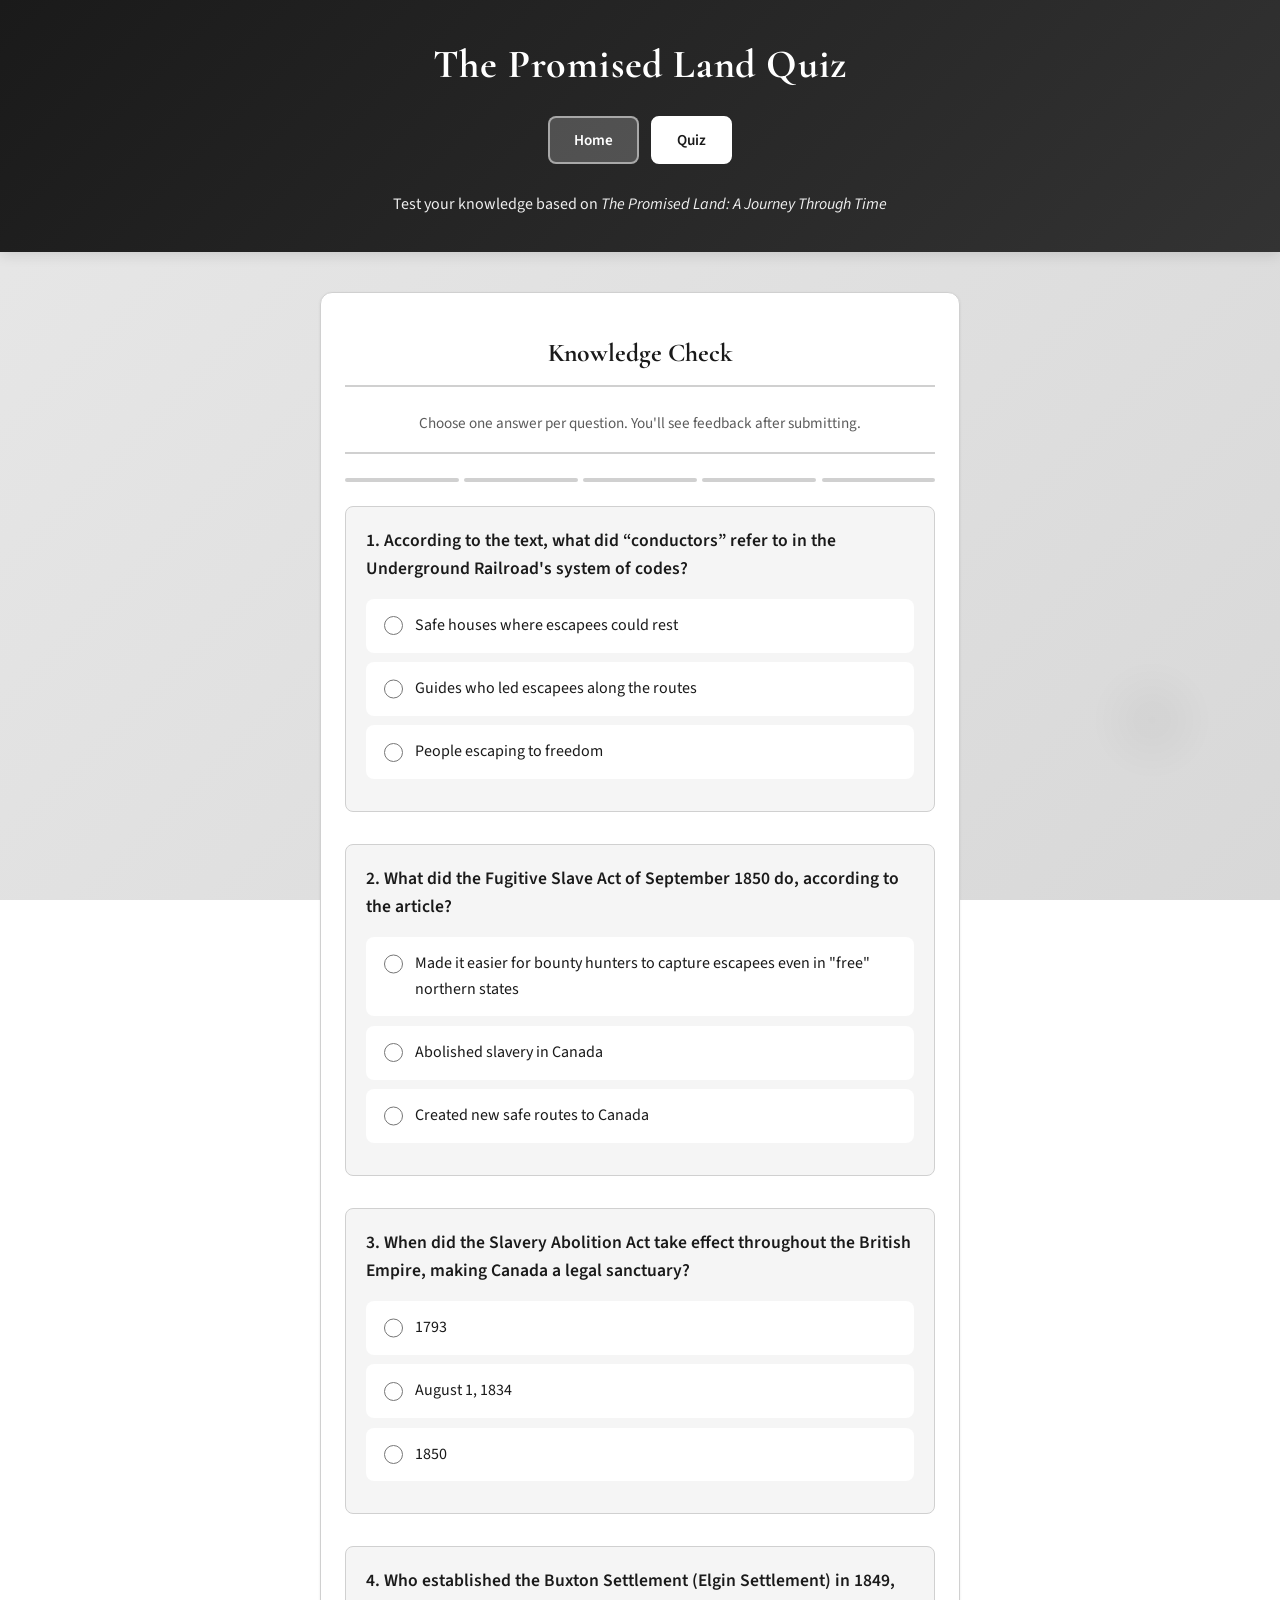
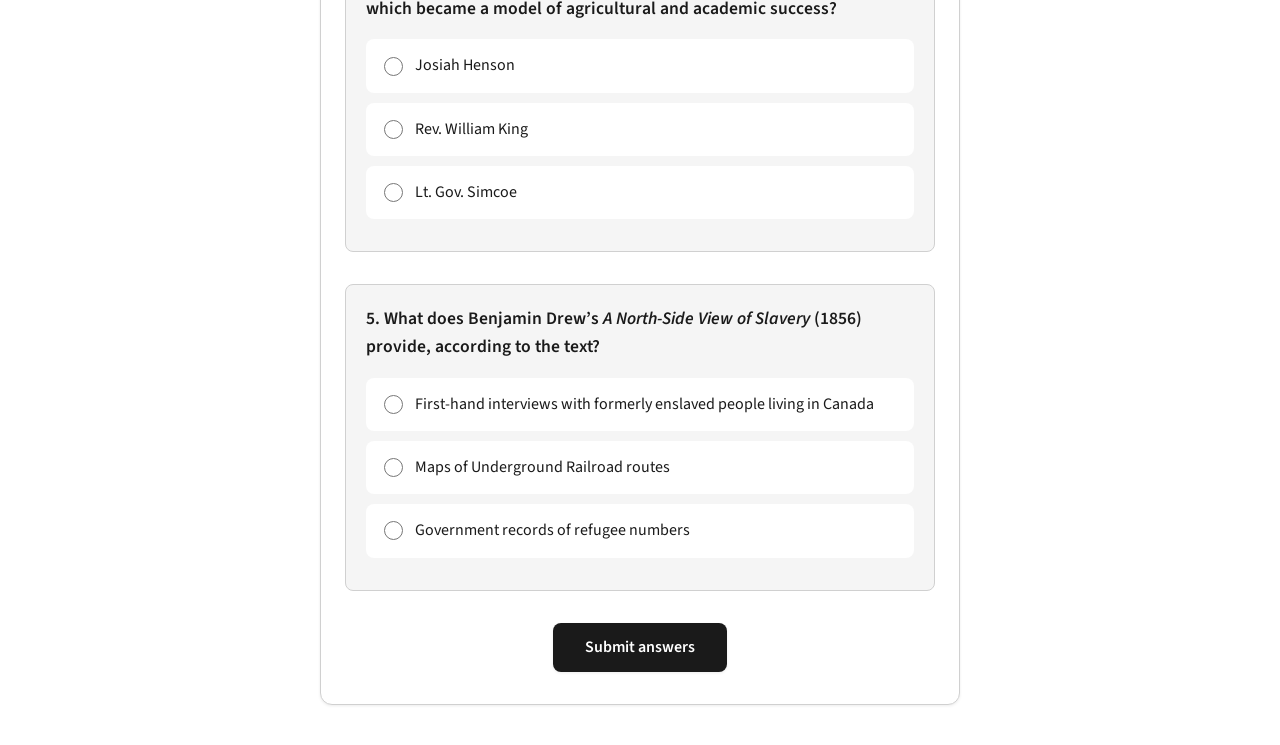
==== commit 7bb8d69e: "Update index.html" ====
--- a/index.html
+++ b/index.html
@@ -3,215 +3,165 @@
 <head>
     <meta charset="UTF-8">
     <meta name="viewport" content="width=device-width, initial-scale=1">
-    <title>The Promised Land — A Historical Event</title>
+    <title>The Promised Land — Quiz</title>
     <link rel="stylesheet" href="styles.css">
     <link rel="icon" type="image/x-icon" href="favicon.ico">
 </head>
 <body>
-    <header class="title-nav">
-        <h1 class="title">The Promised Land</h1>
-        <nav class="nav-links">
-            <a href="index.html" class="active">Home</a>
-            <a href="quiz.html">Quiz</a>
-        </nav>
-        <p>How did the Underground Railroad shape freedom for enslaved people, and what role did Canada play in helping them reach freedom?</p>
-    </header>
 
-    <!-- Introduction -->
-    <article class="container">
-        <h3 class="sub-title">Introduction: 1780s – 1860s</h3>
-        <p>Starting in the <strong>late 18th century</strong>, the Underground Railroad emerged as a secret network of people, safe houses, and routes. It wasn’t a literal railroad, but by the <strong>mid-1800s</strong>, it had adopted a sophisticated system of codes: "stations" for safe houses, "conductors" for guides, and "passengers" for those escaping. Between <strong>1800 and 1865</strong>, estimates suggest that tens of thousands of people escaped through this network, which spanned the U.S. North and stretched into the "Promised Land" of Canada.</p>
-    </article>
+<header class="title-nav">
+    <h1 class="title">The Promised Land Quiz</h1>
+    <nav class="nav-links">
+        <a href="index.html">Home</a>
+        <a href="quiz.html" class="active">Quiz</a>
+    </nav>
+    <p>Test your knowledge based on <em>The Promised Land: A Journey Through Time</em></p>
+</header>
 
-    <!-- Freedom and Risk -->
-    <article class="container">
-        <h3 class="sub-title">Freedom and the Risk of Escape: 1850 and Beyond</h3>
-        <p>For the enslaved people who risked everything, the journey was a gauntlet of danger. The stakes grew significantly higher in September 1850 with the passage of the <strong>Fugitive Slave Act</strong>. This federal law made it easier for bounty hunters to capture escapees even in "free" northern states, effectively turning every Black person in the North into a potential target. In response, the network of allies—including free Black communities, Quakers, and Native Americans—intensified their efforts throughout the 1850s to provide food, shelter, and guidance toward the Canadian border.</p>
-    </article>
+<main class="quiz-container">
+    <div class="quiz-header">
+        <h2 class="sub-title">Knowledge Check</h2>
+        <p>Choose one answer per question. You'll see feedback after submitting.</p>
+    </div>
 
-    <!-- Canada as Destination -->
-    <article class="container">
-        <h3 class="sub-title">Why was Canada the Destination of Choice? 1834 – 1860</h3>
-        <p>Canada (then British North America) became the primary goal after August 1, 1834, when the <strong>Slavery Abolition Act</strong> took effect throughout the British Empire. From that day forward, Black refugees were legally beyond the reach of American slave catchers.</p>
-        <p>Between 1850 and 1860, during the "Great Migration" of freedom seekers, as many as 30,000 to 40,000 individuals crossed into what is now Ontario and the Maritimes to live without the constant fear of capture.</p>
-    </article>
+    <div class="quiz-progress" id="quizProgress" aria-hidden="true">
+        <span></span><span></span><span></span><span></span><span></span>
+    </div>
 
-    <!-- Settlement and Community Growth -->
-    <article class="container">
-        <h3 class="sub-title">Settlement and Community Growth: 1840s – 1870s</h3>
-        <p>Freedom seekers didn’t just settle; they built. From the 1840s through the 1870s, thriving communities emerged in Windsor, Chatham, and Toronto.</p>
-        <ul>
-            <li><strong>1841:</strong> Josiah Henson helped found the Dawn Settlement in Dresden, Ontario, as a place for vocational training.</li>
-            <li><strong>1849:</strong> Rev. William King established the Buxton Settlement (Elgin Settlement), which by 1850 was already becoming a model of agricultural and academic success.</li>
-        </ul>
-        <p>While physical liberty was protected, challenges remained. In 1850, the Ontario government passed the <strong>Common Schools Act</strong>, which permitted segregated schools. This serves as a reminder that even after reaching the "Promised Land," the struggle for full equality continued throughout the late 19th century.</p>
-    </article>
+    <form id="quizForm" action="https://formspree.io/f/mzdaerwr" method="POST">
+        <input type="hidden" name="_subject" value="Promised Land Quiz Submission">
+        <input type="hidden" name="score" id="scoreField">
 
-    <!-- Timeline -->
-    <article class="container timeline-wrapper">
-        <h3 class="sub-title">Timeline: The Road to the Promised Land</h3>
-        <div class="timeline">
-            <div class="timeline-line"></div>
+        <div class="question" id="q1-container">
+            <p>1. According to the text, what did “conductors” refer to in the Underground Railroad's system of codes?</p>
+            <label><input type="radio" name="q1" value="a"><span>Safe houses where escapees could rest</span></label>
+            <label><input type="radio" name="q1" value="b"><span>Guides who led escapees along the routes</span></label>
+            <label><input type="radio" name="q1" value="c"><span>People escaping to freedom</span></label>
+            <span class="feedback" aria-live="polite"></span>
+        </div>
 
-            <div class="timeline-item timeline-item-left">
-                <div class="timeline-content">
-                    <span class="timeline-year">Late 1700s</span>
-                    <h4 class="timeline-event">Origin of the Network</h4>
-                    <p class="timeline-significance">Informal networks begin, led by Quakers and free Black communities.</p>
-                </div>
-                <div class="timeline-dot"></div>
-            </div>
+        <div class="question" id="q2-container">
+            <p>2. What did the Fugitive Slave Act of September 1850 do, according to the article?</p>
+            <label><input type="radio" name="q2" value="a"><span>Made it easier for bounty hunters to capture escapees even in "free" northern states</span></label>
+            <label><input type="radio" name="q2" value="b"><span>Abolished slavery in Canada</span></label>
+            <label><input type="radio" name="q2" value="c"><span>Created new safe routes to Canada</span></label>
+            <span class="feedback" aria-live="polite"></span>
+        </div>
 
-            <div class="timeline-item timeline-item-right">
-                <div class="timeline-dot"></div>
-                <div class="timeline-content">
-                    <span class="timeline-year">1793</span>
-                    <h4 class="timeline-event">Upper Canada Anti-Slavery Act</h4>
-                    <p class="timeline-significance">Lt. Gov. Simcoe signs an act to gradually end slavery in Ontario.</p>
-                </div>
-            </div>
+        <div class="question" id="q3-container">
+            <p>3. When did the Slavery Abolition Act take effect throughout the British Empire, making Canada a legal sanctuary?</p>
+            <label><input type="radio" name="q3" value="a"><span>1793</span></label>
+            <label><input type="radio" name="q3" value="b"><span>August 1, 1834</span></label>
+            <label><input type="radio" name="q3" value="c"><span>1850</span></label>
+            <span class="feedback" aria-live="polite"></span>
+        </div>
 
-            <div class="timeline-item timeline-item-left">
-                <div class="timeline-content">
-                    <span class="timeline-year">1834</span>
-                    <h4 class="timeline-event">British Slavery Abolition Act</h4>
-                    <p class="timeline-significance">Slavery is abolished across the Empire; Canada becomes a legal sanctuary.</p>
-                </div>
-                <div class="timeline-dot"></div>
-            </div>
+        <div class="question" id="q4-container">
+            <p>4. Who established the Buxton Settlement (Elgin Settlement) in 1849, which became a model of agricultural and academic success?</p>
+            <label><input type="radio" name="q4" value="a"><span>Josiah Henson</span></label>
+            <label><input type="radio" name="q4" value="b"><span>Rev. William King</span></label>
+            <label><input type="radio" name="q4" value="c"><span>Lt. Gov. Simcoe</span></label>
+            <span class="feedback" aria-live="polite"></span>
+        </div>
 
-            <div class="timeline-item timeline-item-right">
-                <div class="timeline-dot"></div>
-                <div class="timeline-content">
-                    <span class="timeline-year">1841</span>
-                    <h4 class="timeline-event">Founding of Dawn Settlement</h4>
-                    <p class="timeline-significance">Josiah Henson establishes a community focused on education.</p>
-                </div>
-            </div>
+        <div class="question" id="q5-container">
+            <p>5. What does Benjamin Drew’s <em>A North-Side View of Slavery</em> (1856) provide, according to the text?</p>
+            <label><input type="radio" name="q5" value="a"><span>First-hand interviews with formerly enslaved people living in Canada</span></label>
+            <label><input type="radio" name="q5" value="b"><span>Maps of Underground Railroad routes</span></label>
+            <label><input type="radio" name="q5" value="c"><span>Government records of refugee numbers</span></label>
+            <span class="feedback" aria-live="polite"></span>
+        </div>
 
-            <div class="timeline-item timeline-item-left">
-                <div class="timeline-content">
-                    <span class="timeline-year">1849</span>
-                    <h4 class="timeline-event">Founding of Buxton</h4>
-                    <p class="timeline-significance">A model community for formerly enslaved people is created.</p>
-                </div>
-                <div class="timeline-dot"></div>
-            </div>
+        <div class="quiz-actions">
+            <button type="submit" class="btn btn-primary">Submit answers</button>
+        </div>
+    </form>
 
-            <div class="timeline-item timeline-item-right">
-                <div class="timeline-dot"></div>
-                <div class="timeline-content">
-                    <span class="timeline-year">1850</span>
-                    <h4 class="timeline-event">U.S. Fugitive Slave Act</h4>
-                    <p class="timeline-significance">Federal law endangers escapees in the North; refugee numbers to Canada spike.</p>
-                </div>
-            </div>
+    <p id="result" role="status" aria-live="polite"></p>
+</main>
 
-            <div class="timeline-item timeline-item-left">
-                <div class="timeline-content">
-                    <span class="timeline-year">1851</span>
-                    <h4 class="timeline-event">North American Coloured Convention</h4>
-                    <p class="timeline-significance">Abolitionists meet in Toronto to endorse Canada as the primary destination.</p>
-                </div>
-                <div class="timeline-dot"></div>
-            </div>
+<script>
+document.getElementById("quizForm").addEventListener("submit", function(event) {
+    event.preventDefault();
 
-            <div class="timeline-item timeline-item-right">
-                <div class="timeline-dot"></div>
-                <div class="timeline-content">
-                    <span class="timeline-year">1861 – 1865</span>
-                    <h4 class="timeline-event">U.S. Civil War</h4>
-                    <p class="timeline-significance">The Railroad transitions as thousands of Black men return to the U.S. to fight.</p>
-                </div>
-            </div>
+    var answers = { q1: "b", q2: "a", q3: "b", q4: "b", q5: "a" };
+    var form = this;
+    var resultEl = document.getElementById("result");
+    var questionIds = ["q1", "q2", "q3", "q4", "q5"];
 
-            <div class="timeline-item timeline-item-left">
-                <div class="timeline-content">
-                    <span class="timeline-year">1999 – Modern</span>
-                    <h4 class="timeline-event">National Historic Recognition</h4>
-                    <p class="timeline-significance">The Canadian Government formally designates the Railroad as a National Historic Event.</p>
-                </div>
-                <div class="timeline-dot"></div>
-            </div>
-        </div>
-    </article>
+    // Check if all 5 questions have a selection
+    var allAnswered = true;
+    for (var i = 0; i < questionIds.length; i++) {
+        if (!form.querySelector("input[name=\"" + questionIds[i] + "\"]:checked")) {
+            allAnswered = false;
+            break;
+        }
+    }
 
-    <!-- Legacy -->
-    <article class="container">
-        <h3 class="sub-title">Legacy: 1865 to the Present</h3>
-        <p>Following the end of the U.S. Civil War in 1865, the Underground Railroad’s primary mission concluded, but its impact on Canada was permanent. The descendants of those who arrived in the mid-1800s went on to influence Canadian culture, law, faith communities, and civil rights for over a century. The churches, schools, and mutual-aid societies they built became anchors for later generations pushing for equality.</p>
-        <p>Today, the Government of Canada maintains plaques, historic sites, and museums, such as the Josiah Henson Museum of Afro-Canadian History, to ensure these stories are never forgotten. Walking through these spaces connects present-day visitors to the courage of those who treated freedom not as a dream, but as a plan of action carried out step by step.</p>
-        <p>Benjamin Drew’s <em>A North-Side View of Slavery</em>, published in 1856, provides first-hand interviews with formerly enslaved people living in Canada. These accounts document the harrowing escapes and the building of new lives in communities like St. Catharines, Chatham, and Buxton, proving that the Underground Railroad was not just a path away from slavery, but a bridge toward new, self-made communities.</p>
-    </article>
+    if (!allAnswered) {
+        // Clear any previous per-question feedback
+        for (var j = 0; j < questionIds.length; j++) {
+            var container = document.getElementById(questionIds[j] + "-container");
+            var feedback = container.querySelector(".feedback");
+            feedback.textContent = "";
+            feedback.className = "feedback";
+        }
+        window.alert("Please select an answer for all 5 questions.");
+        return;
+    }
 
-    <!-- Visual Evidence: Maps, People, and Places -->
-    <article class="container media-gallery">
-        <h3 class="sub-title">Seeing the Journey to the Promised Land</h3>
-        <div class="media-grid">
-            <figure class="media-card">
-                <img src="https://www.heritagetrust.on.ca/oha/media/Images/plaques/underground-railroad-map.jpg" alt="Historic map showing Underground Railroad routes from the American South to Canada">
-                <figcaption>
-                    <h4>Mapping the Network of Resistance</h4>
-                    <p>Maps like this help us visualize the difficult journeys freedom seekers took during the mid-1800s. Lines stretch from slave-holding states in the American South toward the Great Lakes and the Canadian border, reminding us that every line on the page represents real families walking, hiding, and traveling by night.</p>
-                    <p>Together with maps that show which states were "slave" and which were "free," we can clearly see the distance and danger people accepted in order to reach safety. The Underground Railroad was never a single route—it was a constantly shifting network of pathways, hiding places, and allies united by the belief that slavery was wrong.</p>
-                </figcaption>
-            </figure>
+    // All answered: show correct/incorrect and score
+    resultEl.className = "";
+    var score = 0;
 
-            <figure class="media-card">
-                <img src="https://www.nps.gov/common/uploads/structured_data/3C7BFD2E-1DD8-B71B-0B5F6F3B7C5A0E7E.jpg" alt="Portrait of Harriet Tubman looking directly at the viewer">
-                <figcaption>
-                    <h4>The Faces of Freedom and Persistence</h4>
-                    <p>This portrait of Harriet Tubman captures one of the most famous leaders of the Underground Railroad. After escaping slavery herself, she repeatedly returned to the South, risking her life to guide others to freedom and earning the nickname "Moses" among those she led.</p>
-                    <p>Placed beside modern symbols such as the Black Lives Matter movement, Tubman’s image reminds us that the struggle for justice did not end in the 1800s. The same courage, determination, and community support that powered the Underground Railroad still inspire today’s movements for racial equality and human rights.</p>
-                </figcaption>
-            </figure>
+    for (var question in answers) {
+        var selected = form.querySelector("input[name=\"" + question + "\"]:checked");
+        var container = document.getElementById(question + "-container");
+        var feedback = container.querySelector(".feedback");
 
-            <figure class="media-card">
-                <img src="https://www.pc.gc.ca/-/media/lhn-nhs/on/undergroundrailroad/images/plaque_undergroundrailroad.ashx" alt="Bronze Parks Canada plaque commemorating the Underground Railroad as a National Historic Event">
-                <figcaption>
-                    <h4>Establishing Sanctuary in Canada</h4>
-                    <p>This official plaque recognizes the Underground Railroad as a major event in Canadian history. It explains that between 1800 and 1865, tens of thousands of Black refugees crossed into what is now Canada because slavery was illegal there under British law.</p>
-                    <p>For many people escaping slavery, Canada became known as the "Promised Land"—not because it was perfect, but because it was one of the few places in North America where their freedom was protected by law. These plaques are more than metal; they are public promises to remember the people who turned legal freedom into lived reality.</p>
-                </figcaption>
-            </figure>
+        if (selected.value === answers[question]) {
+            score++;
+            feedback.textContent = "Correct";
+            feedback.className = "feedback correct";
+        } else {
+            feedback.textContent = "Incorrect";
+            feedback.className = "feedback incorrect";
+        }
+    }
 
-            <figure class="media-card">
-                <img src="https://www.heritagetrust.on.ca/oha/media/Images/plaques/buxton-settlement-poster.jpg" alt="Historic poster advertising the Elgin (Buxton) Settlement in Canada West">
-                <figcaption>
-                    <h4>Building Success at the Elgin Settlement</h4>
-                    <p>This historical poster shows how the Elgin (Buxton) Settlement advertised itself as a place of opportunity. It highlights farms, well-built houses, and schools created by formerly enslaved people who arrived with little more than determination and skills.</p>
-                    <p>Documents like this prove that Black refugees did far more than just escape; they planned, organized, and built thriving communities. At Buxton, residents founded churches, ran businesses, and insisted on high standards in their schools, demonstrating that given a safe environment, they could create a stable and bright future for their families.</p>
-                </figcaption>
-            </figure>
-        </div>
-    </article>
+    resultEl.textContent = "You scored " + score + " out of 5.";
+    resultEl.style.display = "block";
 
-    <!-- Conclusion -->
-    <article class="container">
-        <h3 class="sub-title">Conclusion</h3>
-        <p>Canada’s role was pivotal. In the dark years between the late 1700s and 1865, it stood as a beacon of legal freedom, the "Promised Land" where dreams of liberty finally met the reality of the law.</p>
-    </article>
+    document.getElementById("scoreField").value = score + " / 5";
 
-    <!-- Sources -->
-    <article class="container">
-        <h3 class="sub-title">Sources/Citations</h3>
-        <ol>
-            <li>Parks Canada — Underground Railroad as a National Historic Event. <a href="https://parks.canada.ca/culture/designation/evenement-event/chemin-de-fer-clandestin-underground-railroad" target="_blank">Link</a></li>
-            <li>Ontario Heritage Trust — Underground Railroad history and escape routes. <a href="https://www.heritagetrust.on.ca/pages/our-stories/slavery-to-freedom/history/the-underground-railroad" target="_blank">Link</a></li>
-            <li>The Canadian Encyclopedia — Underground Railroad overview. <a href="https://thecanadianencyclopedia.ca/en/article/underground-railroad" target="_blank">Link</a></li>
-            <li>Parks Canada — Black history and heritage context. <a href="https://parks.canada.ca/culture/designation/histoire-noirs-black-history" target="_blank">Link</a></li>
-            <li>Parks Canada — Harriet Tubman designated National Historic Person. <a href="https://parks.canada.ca/culture/designation/personnage-person/harriet-tubman" target="_blank">Link</a></li>
-            <li>Ontario Heritage Trust — Buxton National Historic Site context. <a href="https://www.heritagetrust.on.ca/pages/programs/provincial-plaque-program/provincial-plaque-background-papers/buxton-settlement" target="_blank">Link</a></li>
-            <li>Josiah Henson Museum — Ontario Heritage Trust info. <a href="https://www.heritagetrust.on.ca/properties/josiah-henson-museum" target="_blank">Link</a></li>
-            <li>Wikipedia — British Methodist Episcopal Church, Salem Chapel. <a href="https://en.wikipedia.org/wiki/British_Methodist_Episcopal_Church,_Salem_Chapel" target="_blank">Link</a></li>
-            <li>Wikipedia — Sandwich First Baptist Church (National Historic Site). <a href="https://en.wikipedia.org/wiki/Sandwich_First_Baptist_Church" target="_blank">Link</a></li>
-            <li>Encyclopædia Britannica — overview of Underground Railroad in North America. <a href="https://www.britannica.com/topic/Underground-Railroad" target="_blank">Link</a></li>
-        </ol>
-    </article>
+    var dots = document.querySelectorAll("#quizProgress span");
+    for (var i = 0; i < dots.length; i++) dots[i].classList.add("done");
 
-    <footer class="container">
-        <p>&copy; The Promised Land Research<br>
-        An Amazing Heritage Research Project</p>
-    </footer>
+    window.alert("You got " + score + " out of 5 questions correct.");
+
+    // Submit to Formspree using fetch to avoid page redirect
+    setTimeout(function() {
+        var formData = new FormData(form);
+        fetch(form.action, {
+            method: form.method,
+            body: formData,
+            headers: {
+                'Accept': 'application/json'
+            }
+        })
+        .then(function(response) {
+            if (response.ok) {
+                console.log("Form submitted successfully to Formspree");
+            } else {
+                console.log("Form submission had an error");
+            }
+        })
+        .catch(function(error) {
+            console.log("Error submitting form:", error);
+        });
+    }, 2000);
+});
+</script>
+
 </body>
 </html>
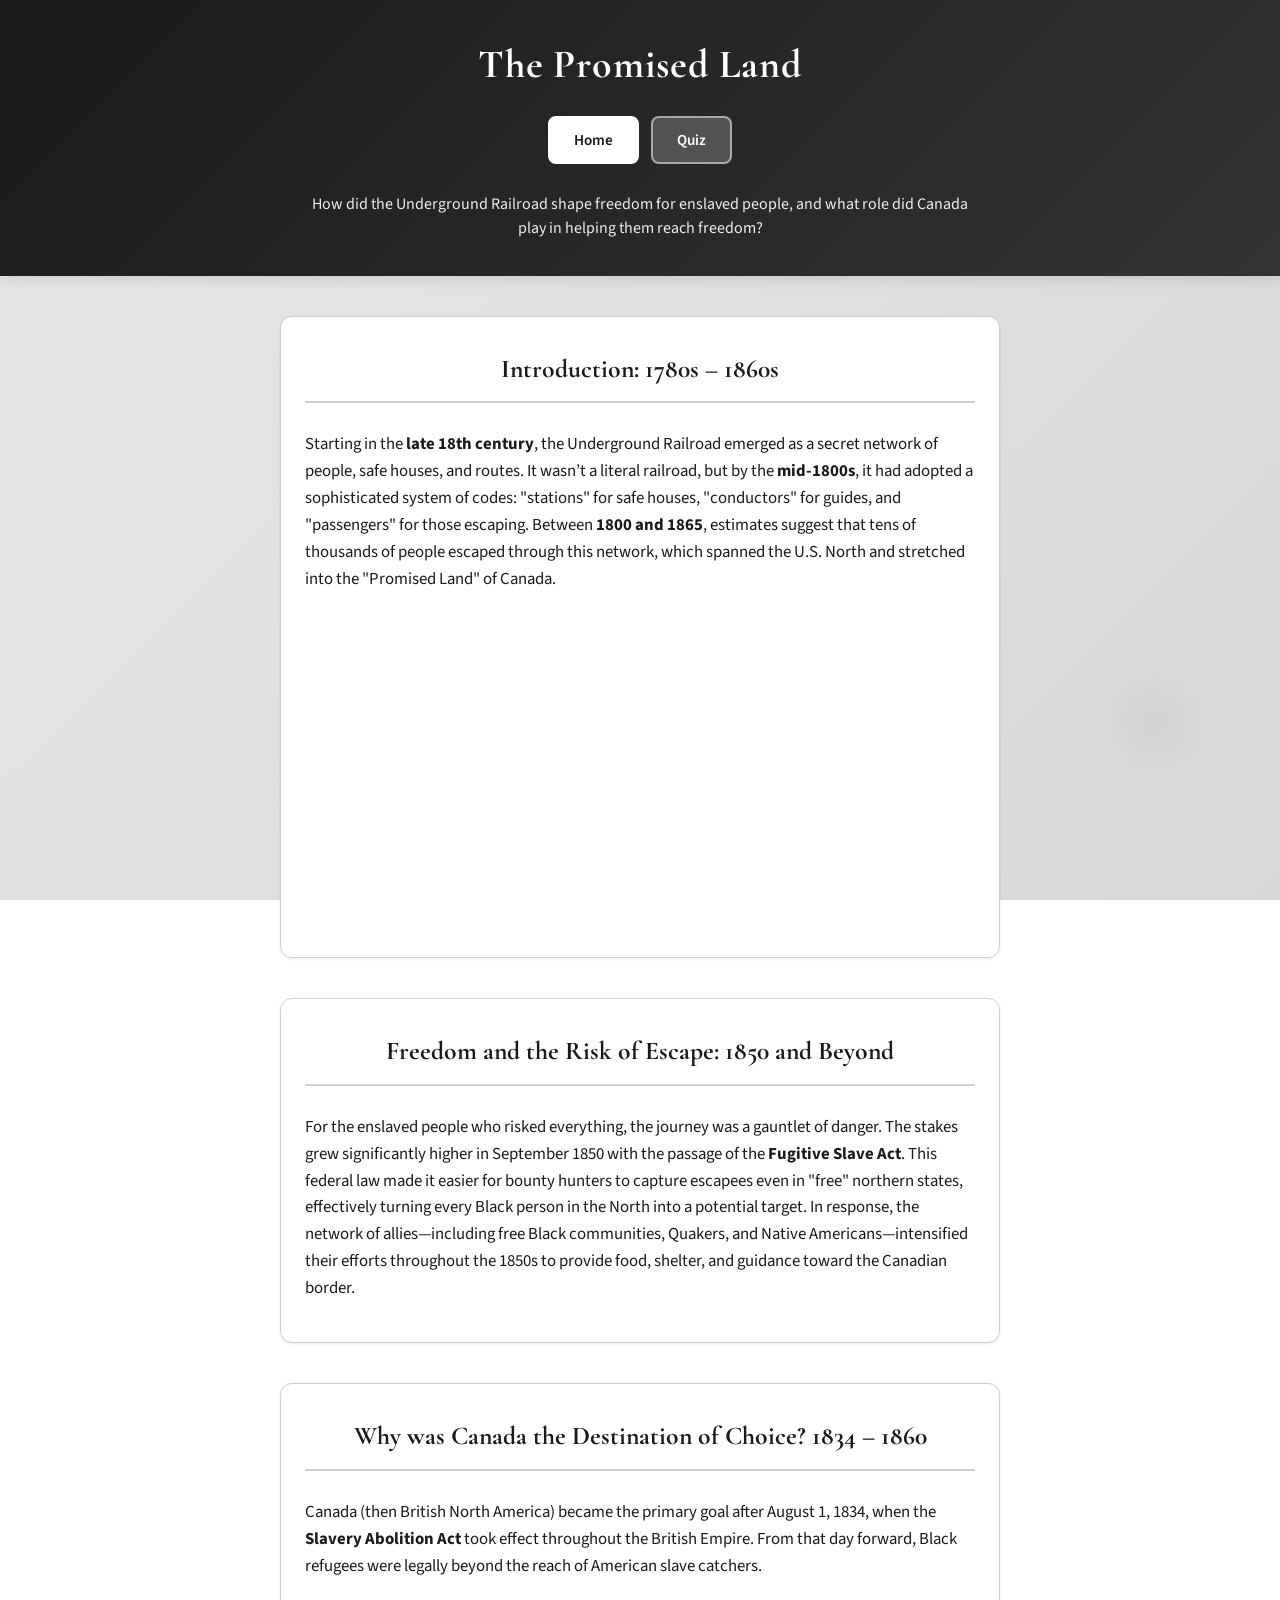
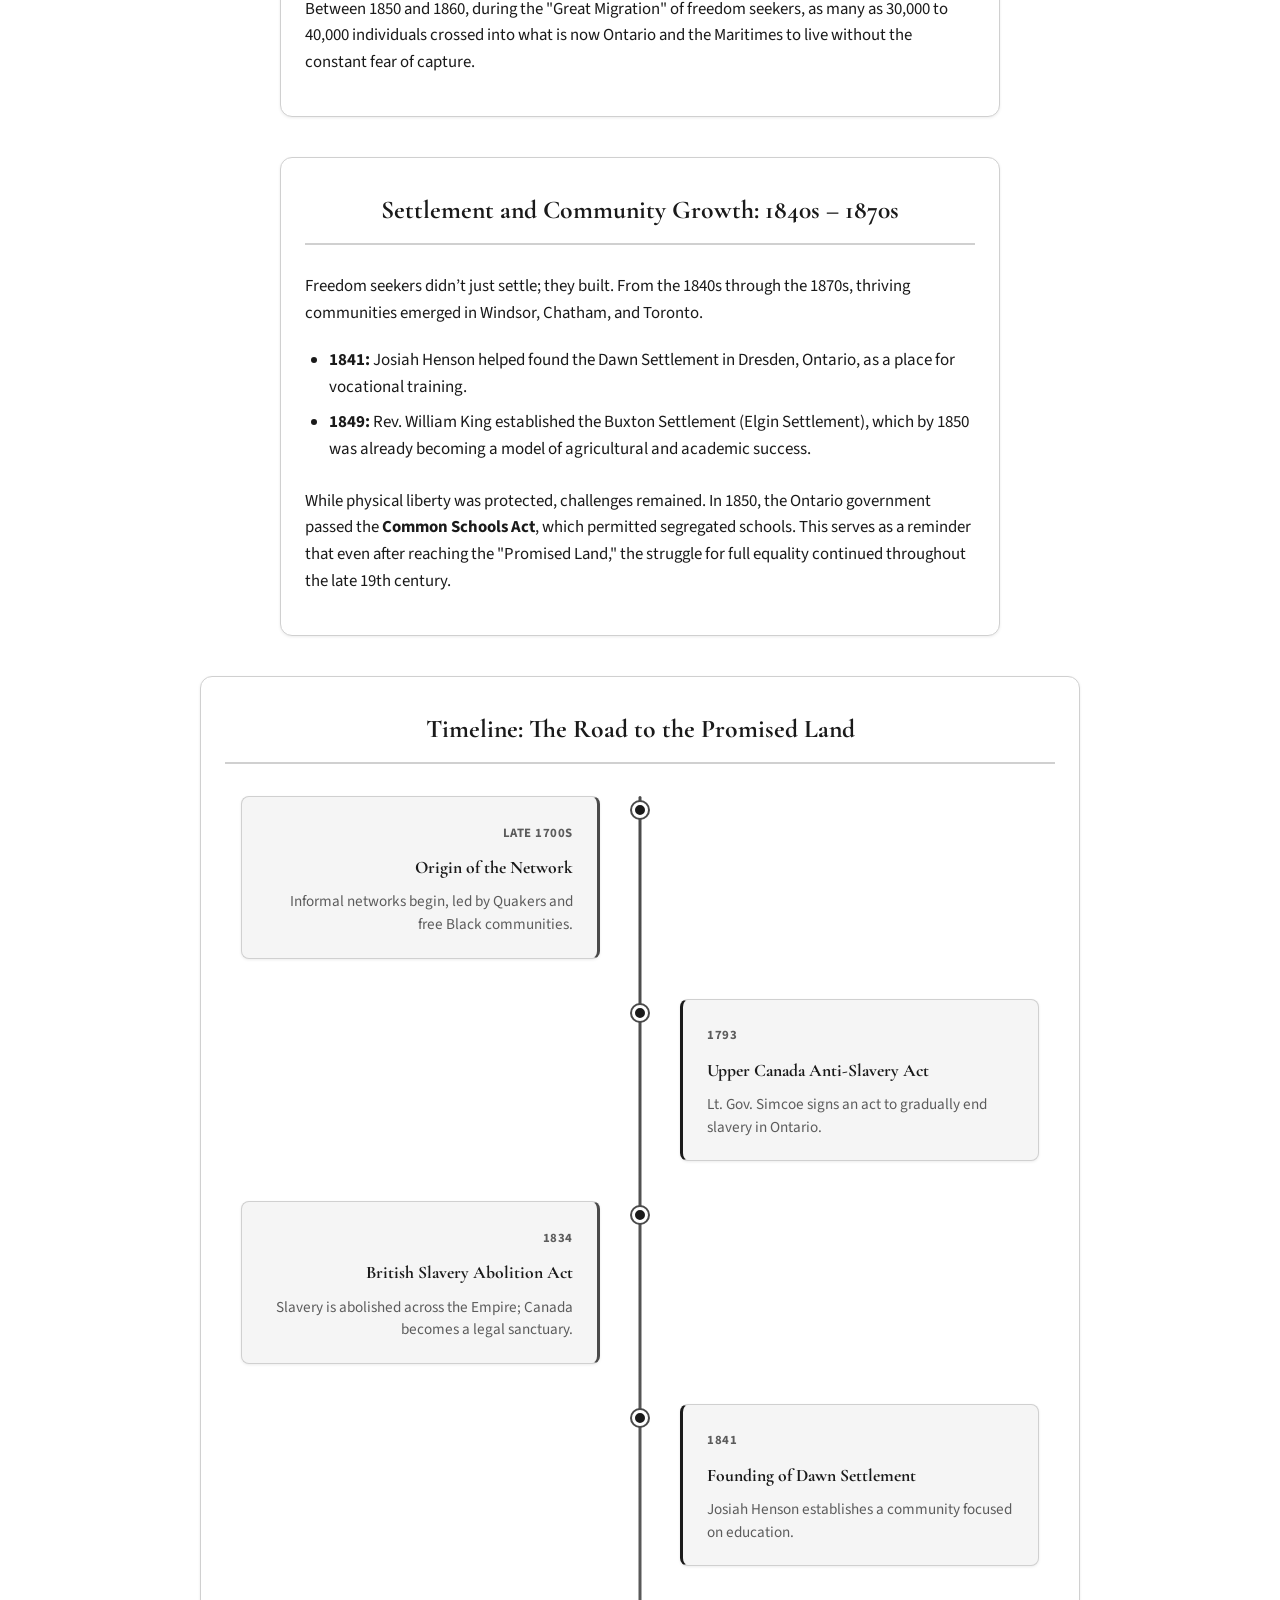
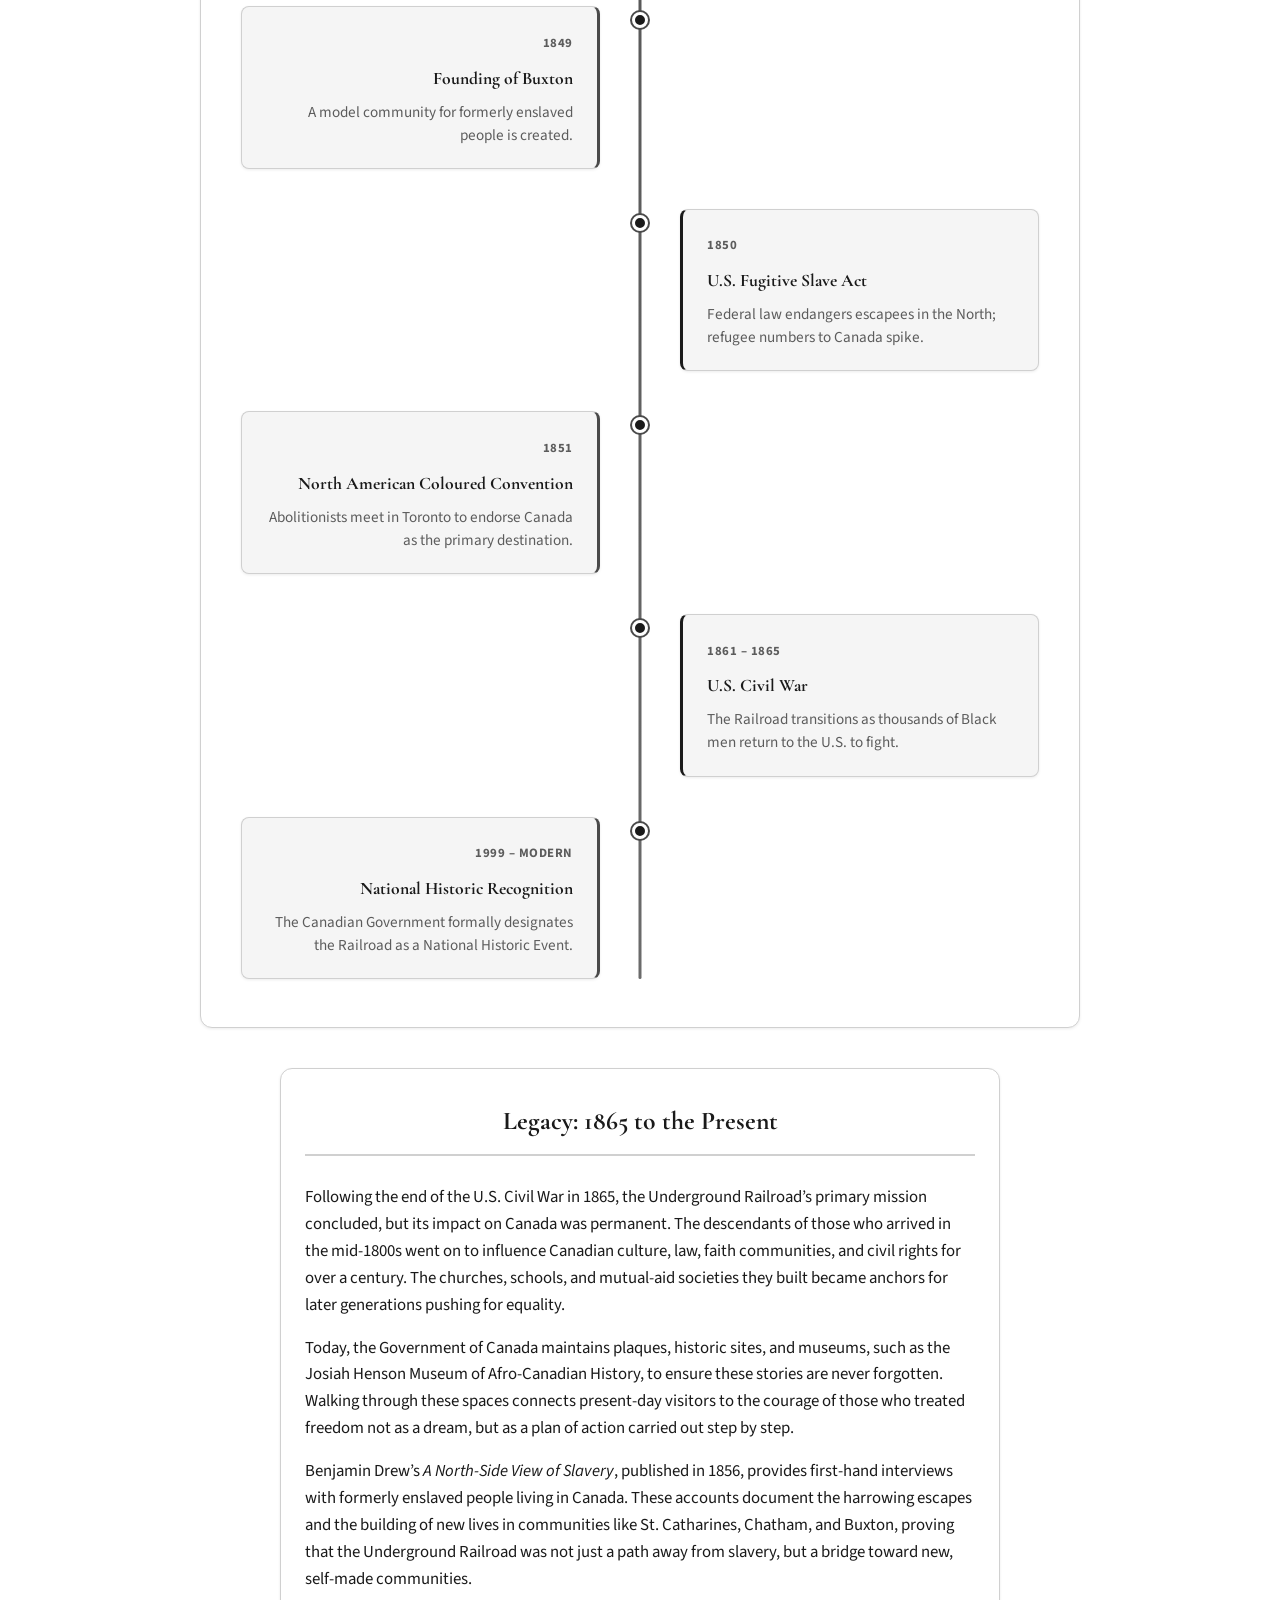
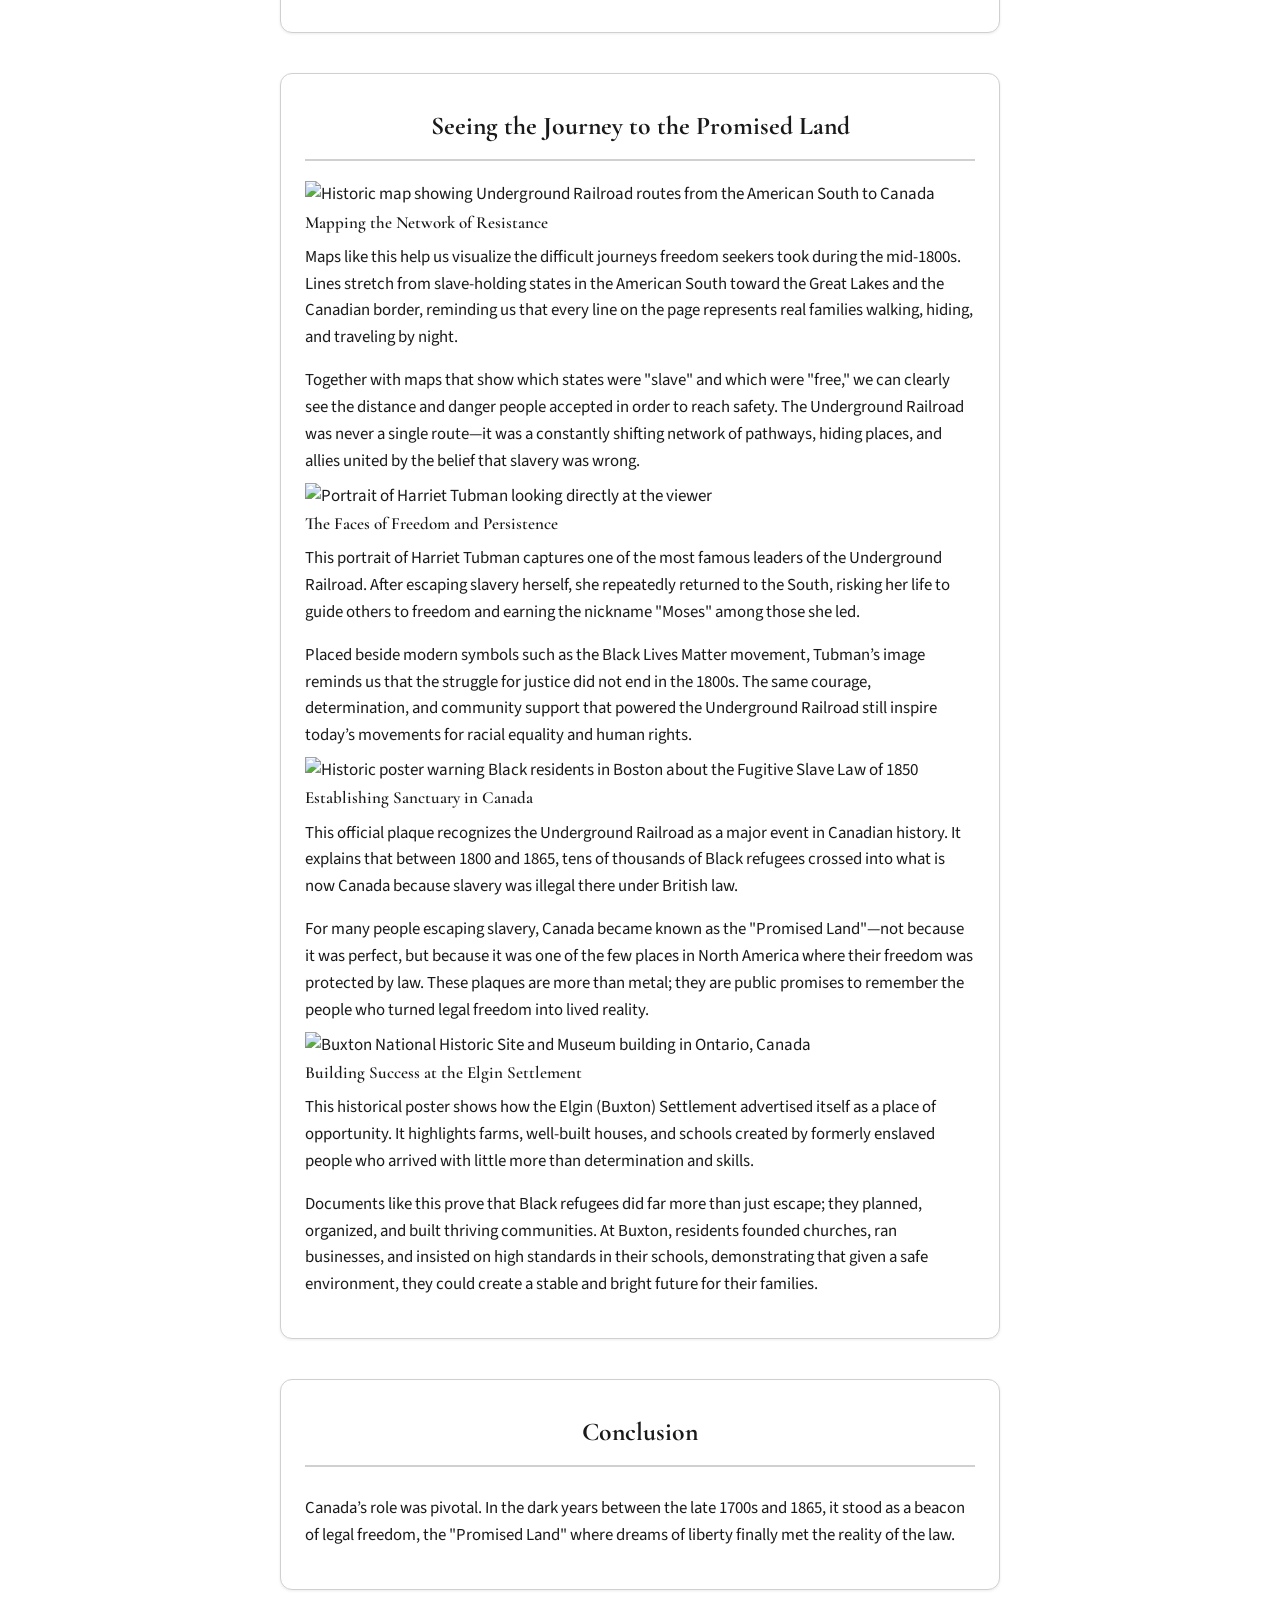
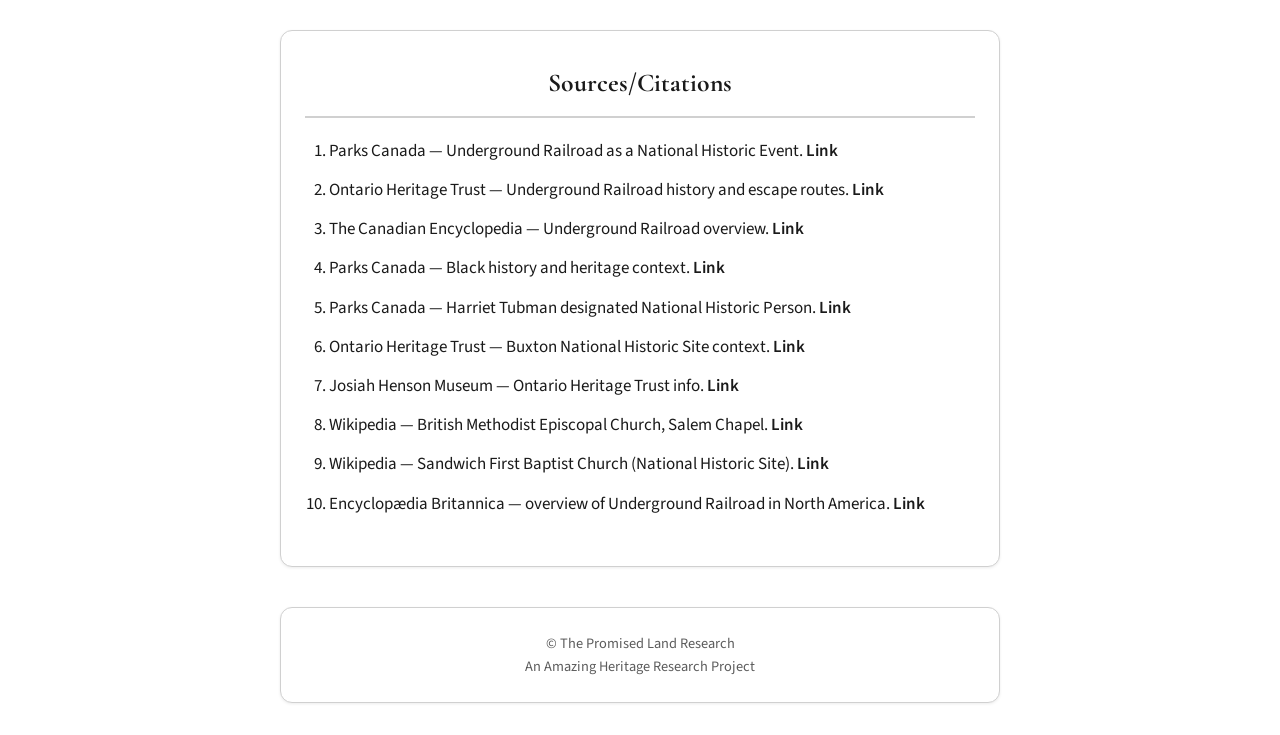
==== commit f6cc6c1f: "Update index.html" ====
--- a/index.html
+++ b/index.html
@@ -3,165 +3,224 @@
 <head>
     <meta charset="UTF-8">
     <meta name="viewport" content="width=device-width, initial-scale=1">
-    <title>The Promised Land — Quiz</title>
+    <title>The Promised Land — A Historical Event</title>
     <link rel="stylesheet" href="styles.css">
     <link rel="icon" type="image/x-icon" href="favicon.ico">
 </head>
 <body>
-
-<header class="title-nav">
-    <h1 class="title">The Promised Land Quiz</h1>
-    <nav class="nav-links">
-        <a href="index.html">Home</a>
-        <a href="quiz.html" class="active">Quiz</a>
-    </nav>
-    <p>Test your knowledge based on <em>The Promised Land: A Journey Through Time</em></p>
-</header>
-
-<main class="quiz-container">
-    <div class="quiz-header">
-        <h2 class="sub-title">Knowledge Check</h2>
-        <p>Choose one answer per question. You'll see feedback after submitting.</p>
-    </div>
-
-    <div class="quiz-progress" id="quizProgress" aria-hidden="true">
-        <span></span><span></span><span></span><span></span><span></span>
-    </div>
-
-    <form id="quizForm" action="https://formspree.io/f/mzdaerwr" method="POST">
-        <input type="hidden" name="_subject" value="Promised Land Quiz Submission">
-        <input type="hidden" name="score" id="scoreField">
-
-        <div class="question" id="q1-container">
-            <p>1. According to the text, what did “conductors” refer to in the Underground Railroad's system of codes?</p>
-            <label><input type="radio" name="q1" value="a"><span>Safe houses where escapees could rest</span></label>
-            <label><input type="radio" name="q1" value="b"><span>Guides who led escapees along the routes</span></label>
-            <label><input type="radio" name="q1" value="c"><span>People escaping to freedom</span></label>
-            <span class="feedback" aria-live="polite"></span>
+    <header class="title-nav">
+        <h1 class="title">The Promised Land</h1>
+        <nav class="nav-links">
+            <a href="index.html" class="active">Home</a>
+            <a href="quiz.html">Quiz</a>
+        </nav>
+        <p>How did the Underground Railroad shape freedom for enslaved people, and what role did Canada play in helping them reach freedom?</p>
+    </header>
+
+    <!-- Introduction -->
+    <article class="container">
+        <h3 class="sub-title">Introduction: 1780s – 1860s</h3>
+        <p>Starting in the <strong>late 18th century</strong>, the Underground Railroad emerged as a secret network of people, safe houses, and routes. It wasn’t a literal railroad, but by the <strong>mid-1800s</strong>, it had adopted a sophisticated system of codes: "stations" for safe houses, "conductors" for guides, and "passengers" for those escaping. Between <strong>1800 and 1865</strong>, estimates suggest that tens of thousands of people escaped through this network, which spanned the U.S. North and stretched into the "Promised Land" of Canada.</p>
+        <iframe width="560" height="315"
+src="https://www.youtube.com/embed/4DfzMcemtXs"
+title="Canada and the Underground Railroad"
+frameborder="0"
+allow="accelerometer; autoplay; clipboard-write; encrypted-media; gyroscope; picture-in-picture"
+allowfullscreen>
+</iframe>
+
+
+    </article>
+
+    <!-- Freedom and Risk -->
+    <article class="container">
+        <h3 class="sub-title">Freedom and the Risk of Escape: 1850 and Beyond</h3>
+        <p>For the enslaved people who risked everything, the journey was a gauntlet of danger. The stakes grew significantly higher in September 1850 with the passage of the <strong>Fugitive Slave Act</strong>. This federal law made it easier for bounty hunters to capture escapees even in "free" northern states, effectively turning every Black person in the North into a potential target. In response, the network of allies—including free Black communities, Quakers, and Native Americans—intensified their efforts throughout the 1850s to provide food, shelter, and guidance toward the Canadian border.</p>
+    </article>
+
+    <!-- Canada as Destination -->
+    <article class="container">
+        <h3 class="sub-title">Why was Canada the Destination of Choice? 1834 – 1860</h3>
+        <p>Canada (then British North America) became the primary goal after August 1, 1834, when the <strong>Slavery Abolition Act</strong> took effect throughout the British Empire. From that day forward, Black refugees were legally beyond the reach of American slave catchers.</p>
+        <p>Between 1850 and 1860, during the "Great Migration" of freedom seekers, as many as 30,000 to 40,000 individuals crossed into what is now Ontario and the Maritimes to live without the constant fear of capture.</p>
+    </article>
+
+    <!-- Settlement and Community Growth -->
+    <article class="container">
+        <h3 class="sub-title">Settlement and Community Growth: 1840s – 1870s</h3>
+        <p>Freedom seekers didn’t just settle; they built. From the 1840s through the 1870s, thriving communities emerged in Windsor, Chatham, and Toronto.</p>
+        <ul>
+            <li><strong>1841:</strong> Josiah Henson helped found the Dawn Settlement in Dresden, Ontario, as a place for vocational training.</li>
+            <li><strong>1849:</strong> Rev. William King established the Buxton Settlement (Elgin Settlement), which by 1850 was already becoming a model of agricultural and academic success.</li>
+        </ul>
+        <p>While physical liberty was protected, challenges remained. In 1850, the Ontario government passed the <strong>Common Schools Act</strong>, which permitted segregated schools. This serves as a reminder that even after reaching the "Promised Land," the struggle for full equality continued throughout the late 19th century.</p>
+    </article>
+
+    <!-- Timeline -->
+    <article class="container timeline-wrapper">
+        <h3 class="sub-title">Timeline: The Road to the Promised Land</h3>
+        <div class="timeline">
+            <div class="timeline-line"></div>
+
+            <div class="timeline-item timeline-item-left">
+                <div class="timeline-content">
+                    <span class="timeline-year">Late 1700s</span>
+                    <h4 class="timeline-event">Origin of the Network</h4>
+                    <p class="timeline-significance">Informal networks begin, led by Quakers and free Black communities.</p>
+                </div>
+                <div class="timeline-dot"></div>
+            </div>
+
+            <div class="timeline-item timeline-item-right">
+                <div class="timeline-dot"></div>
+                <div class="timeline-content">
+                    <span class="timeline-year">1793</span>
+                    <h4 class="timeline-event">Upper Canada Anti-Slavery Act</h4>
+                    <p class="timeline-significance">Lt. Gov. Simcoe signs an act to gradually end slavery in Ontario.</p>
+                </div>
+            </div>
+
+            <div class="timeline-item timeline-item-left">
+                <div class="timeline-content">
+                    <span class="timeline-year">1834</span>
+                    <h4 class="timeline-event">British Slavery Abolition Act</h4>
+                    <p class="timeline-significance">Slavery is abolished across the Empire; Canada becomes a legal sanctuary.</p>
+                </div>
+                <div class="timeline-dot"></div>
+            </div>
+
+            <div class="timeline-item timeline-item-right">
+                <div class="timeline-dot"></div>
+                <div class="timeline-content">
+                    <span class="timeline-year">1841</span>
+                    <h4 class="timeline-event">Founding of Dawn Settlement</h4>
+                    <p class="timeline-significance">Josiah Henson establishes a community focused on education.</p>
+                </div>
+            </div>
+
+            <div class="timeline-item timeline-item-left">
+                <div class="timeline-content">
+                    <span class="timeline-year">1849</span>
+                    <h4 class="timeline-event">Founding of Buxton</h4>
+                    <p class="timeline-significance">A model community for formerly enslaved people is created.</p>
+                </div>
+                <div class="timeline-dot"></div>
+            </div>
+
+            <div class="timeline-item timeline-item-right">
+                <div class="timeline-dot"></div>
+                <div class="timeline-content">
+                    <span class="timeline-year">1850</span>
+                    <h4 class="timeline-event">U.S. Fugitive Slave Act</h4>
+                    <p class="timeline-significance">Federal law endangers escapees in the North; refugee numbers to Canada spike.</p>
+                </div>
+            </div>
+
+            <div class="timeline-item timeline-item-left">
+                <div class="timeline-content">
+                    <span class="timeline-year">1851</span>
+                    <h4 class="timeline-event">North American Coloured Convention</h4>
+                    <p class="timeline-significance">Abolitionists meet in Toronto to endorse Canada as the primary destination.</p>
+                </div>
+                <div class="timeline-dot"></div>
+            </div>
+
+            <div class="timeline-item timeline-item-right">
+                <div class="timeline-dot"></div>
+                <div class="timeline-content">
+                    <span class="timeline-year">1861 – 1865</span>
+                    <h4 class="timeline-event">U.S. Civil War</h4>
+                    <p class="timeline-significance">The Railroad transitions as thousands of Black men return to the U.S. to fight.</p>
+                </div>
+            </div>
+
+            <div class="timeline-item timeline-item-left">
+                <div class="timeline-content">
+                    <span class="timeline-year">1999 – Modern</span>
+                    <h4 class="timeline-event">National Historic Recognition</h4>
+                    <p class="timeline-significance">The Canadian Government formally designates the Railroad as a National Historic Event.</p>
+                </div>
+                <div class="timeline-dot"></div>
+            </div>
         </div>
-
-        <div class="question" id="q2-container">
-            <p>2. What did the Fugitive Slave Act of September 1850 do, according to the article?</p>
-            <label><input type="radio" name="q2" value="a"><span>Made it easier for bounty hunters to capture escapees even in "free" northern states</span></label>
-            <label><input type="radio" name="q2" value="b"><span>Abolished slavery in Canada</span></label>
-            <label><input type="radio" name="q2" value="c"><span>Created new safe routes to Canada</span></label>
-            <span class="feedback" aria-live="polite"></span>
+    </article>
+
+    <!-- Legacy -->
+    <article class="container">
+        <h3 class="sub-title">Legacy: 1865 to the Present</h3>
+        <p>Following the end of the U.S. Civil War in 1865, the Underground Railroad’s primary mission concluded, but its impact on Canada was permanent. The descendants of those who arrived in the mid-1800s went on to influence Canadian culture, law, faith communities, and civil rights for over a century. The churches, schools, and mutual-aid societies they built became anchors for later generations pushing for equality.</p>
+        <p>Today, the Government of Canada maintains plaques, historic sites, and museums, such as the Josiah Henson Museum of Afro-Canadian History, to ensure these stories are never forgotten. Walking through these spaces connects present-day visitors to the courage of those who treated freedom not as a dream, but as a plan of action carried out step by step.</p>
+        <p>Benjamin Drew’s <em>A North-Side View of Slavery</em>, published in 1856, provides first-hand interviews with formerly enslaved people living in Canada. These accounts document the harrowing escapes and the building of new lives in communities like St. Catharines, Chatham, and Buxton, proving that the Underground Railroad was not just a path away from slavery, but a bridge toward new, self-made communities.</p>
+    </article>
+
+    <!-- Visual Evidence: Maps, People, and Places -->
+    <article class="container media-gallery">
+        <h3 class="sub-title">Seeing the Journey to the Promised Land</h3>
+        <div class="media-grid">
+            <figure class="media-card">
+                <img src="https://upload.wikimedia.org/wikipedia/commons/3/3b/%22Underground%22_routes_to_Canada_%28Siebert_1898%29.png" alt="Historic map showing Underground Railroad routes from the American South to Canada">
+                <figcaption>
+                    <h4>Mapping the Network of Resistance</h4>
+                    <p>Maps like this help us visualize the difficult journeys freedom seekers took during the mid-1800s. Lines stretch from slave-holding states in the American South toward the Great Lakes and the Canadian border, reminding us that every line on the page represents real families walking, hiding, and traveling by night.</p>
+                    <p>Together with maps that show which states were "slave" and which were "free," we can clearly see the distance and danger people accepted in order to reach safety. The Underground Railroad was never a single route—it was a constantly shifting network of pathways, hiding places, and allies united by the belief that slavery was wrong.</p>
+                </figcaption>
+            </figure>
+
+            <figure class="media-card">
+                <img src="https://upload.wikimedia.org/wikipedia/commons/7/73/Harriet_Tubman_portrait.jpg" alt="Portrait of Harriet Tubman looking directly at the viewer">
+                <figcaption>
+                    <h4>The Faces of Freedom and Persistence</h4>
+                    <p>This portrait of Harriet Tubman captures one of the most famous leaders of the Underground Railroad. After escaping slavery herself, she repeatedly returned to the South, risking her life to guide others to freedom and earning the nickname "Moses" among those she led.</p>
+                    <p>Placed beside modern symbols such as the Black Lives Matter movement, Tubman’s image reminds us that the struggle for justice did not end in the 1800s. The same courage, determination, and community support that powered the Underground Railroad still inspire today’s movements for racial equality and human rights.</p>
+                </figcaption>
+            </figure>
+
+            <figure class="media-card">
+                <img src="https://upload.wikimedia.org/wikipedia/commons/4/4a/Fugitive_Slave_Law_warning_poster%2C_Boston_African_American_National_Historic_Site%2C_1851._%28e9414990d8d040e9b4242985516987e1%29.jpg" alt="Historic poster warning Black residents in Boston about the Fugitive Slave Law of 1850">
+                <figcaption>
+                    <h4>Establishing Sanctuary in Canada</h4>
+                    <p>This official plaque recognizes the Underground Railroad as a major event in Canadian history. It explains that between 1800 and 1865, tens of thousands of Black refugees crossed into what is now Canada because slavery was illegal there under British law.</p>
+                    <p>For many people escaping slavery, Canada became known as the "Promised Land"—not because it was perfect, but because it was one of the few places in North America where their freedom was protected by law. These plaques are more than metal; they are public promises to remember the people who turned legal freedom into lived reality.</p>
+                </figcaption>
+            </figure>
+
+            <figure class="media-card">
+                <img src="https://upload.wikimedia.org/wikipedia/commons/1/16/Buxton_National_Historic_Site_and_Museum%2C_South_Buxton%2C_Ontario_%2821151999154%29.jpg" alt="Buxton National Historic Site and Museum building in Ontario, Canada">
+                <figcaption>
+                    <h4>Building Success at the Elgin Settlement</h4>
+                    <p>This historical poster shows how the Elgin (Buxton) Settlement advertised itself as a place of opportunity. It highlights farms, well-built houses, and schools created by formerly enslaved people who arrived with little more than determination and skills.</p>
+                    <p>Documents like this prove that Black refugees did far more than just escape; they planned, organized, and built thriving communities. At Buxton, residents founded churches, ran businesses, and insisted on high standards in their schools, demonstrating that given a safe environment, they could create a stable and bright future for their families.</p>
+                </figcaption>
+            </figure>
         </div>
-
-        <div class="question" id="q3-container">
-            <p>3. When did the Slavery Abolition Act take effect throughout the British Empire, making Canada a legal sanctuary?</p>
-            <label><input type="radio" name="q3" value="a"><span>1793</span></label>
-            <label><input type="radio" name="q3" value="b"><span>August 1, 1834</span></label>
-            <label><input type="radio" name="q3" value="c"><span>1850</span></label>
-            <span class="feedback" aria-live="polite"></span>
-        </div>
-
-        <div class="question" id="q4-container">
-            <p>4. Who established the Buxton Settlement (Elgin Settlement) in 1849, which became a model of agricultural and academic success?</p>
-            <label><input type="radio" name="q4" value="a"><span>Josiah Henson</span></label>
-            <label><input type="radio" name="q4" value="b"><span>Rev. William King</span></label>
-            <label><input type="radio" name="q4" value="c"><span>Lt. Gov. Simcoe</span></label>
-            <span class="feedback" aria-live="polite"></span>
-        </div>
-
-        <div class="question" id="q5-container">
-            <p>5. What does Benjamin Drew’s <em>A North-Side View of Slavery</em> (1856) provide, according to the text?</p>
-            <label><input type="radio" name="q5" value="a"><span>First-hand interviews with formerly enslaved people living in Canada</span></label>
-            <label><input type="radio" name="q5" value="b"><span>Maps of Underground Railroad routes</span></label>
-            <label><input type="radio" name="q5" value="c"><span>Government records of refugee numbers</span></label>
-            <span class="feedback" aria-live="polite"></span>
-        </div>
-
-        <div class="quiz-actions">
-            <button type="submit" class="btn btn-primary">Submit answers</button>
-        </div>
-    </form>
-
-    <p id="result" role="status" aria-live="polite"></p>
-</main>
-
-<script>
-document.getElementById("quizForm").addEventListener("submit", function(event) {
-    event.preventDefault();
-
-    var answers = { q1: "b", q2: "a", q3: "b", q4: "b", q5: "a" };
-    var form = this;
-    var resultEl = document.getElementById("result");
-    var questionIds = ["q1", "q2", "q3", "q4", "q5"];
-
-    // Check if all 5 questions have a selection
-    var allAnswered = true;
-    for (var i = 0; i < questionIds.length; i++) {
-        if (!form.querySelector("input[name=\"" + questionIds[i] + "\"]:checked")) {
-            allAnswered = false;
-            break;
-        }
-    }
-
-    if (!allAnswered) {
-        // Clear any previous per-question feedback
-        for (var j = 0; j < questionIds.length; j++) {
-            var container = document.getElementById(questionIds[j] + "-container");
-            var feedback = container.querySelector(".feedback");
-            feedback.textContent = "";
-            feedback.className = "feedback";
-        }
-        window.alert("Please select an answer for all 5 questions.");
-        return;
-    }
-
-    // All answered: show correct/incorrect and score
-    resultEl.className = "";
-    var score = 0;
-
-    for (var question in answers) {
-        var selected = form.querySelector("input[name=\"" + question + "\"]:checked");
-        var container = document.getElementById(question + "-container");
-        var feedback = container.querySelector(".feedback");
-
-        if (selected.value === answers[question]) {
-            score++;
-            feedback.textContent = "Correct";
-            feedback.className = "feedback correct";
-        } else {
-            feedback.textContent = "Incorrect";
-            feedback.className = "feedback incorrect";
-        }
-    }
-
-    resultEl.textContent = "You scored " + score + " out of 5.";
-    resultEl.style.display = "block";
-
-    document.getElementById("scoreField").value = score + " / 5";
-
-    var dots = document.querySelectorAll("#quizProgress span");
-    for (var i = 0; i < dots.length; i++) dots[i].classList.add("done");
-
-    window.alert("You got " + score + " out of 5 questions correct.");
-
-    // Submit to Formspree using fetch to avoid page redirect
-    setTimeout(function() {
-        var formData = new FormData(form);
-        fetch(form.action, {
-            method: form.method,
-            body: formData,
-            headers: {
-                'Accept': 'application/json'
-            }
-        })
-        .then(function(response) {
-            if (response.ok) {
-                console.log("Form submitted successfully to Formspree");
-            } else {
-                console.log("Form submission had an error");
-            }
-        })
-        .catch(function(error) {
-            console.log("Error submitting form:", error);
-        });
-    }, 2000);
-});
-</script>
-
+    </article>
+
+    <!-- Conclusion -->
+    <article class="container">
+        <h3 class="sub-title">Conclusion</h3>
+        <p>Canada’s role was pivotal. In the dark years between the late 1700s and 1865, it stood as a beacon of legal freedom, the "Promised Land" where dreams of liberty finally met the reality of the law.</p>
+    </article>
+
+    <!-- Sources -->
+    <article class="container">
+        <h3 class="sub-title">Sources/Citations</h3>
+        <ol>
+            <li>Parks Canada — Underground Railroad as a National Historic Event. <a href="https://parks.canada.ca/culture/designation/evenement-event/chemin-de-fer-clandestin-underground-railroad" target="_blank">Link</a></li>
+            <li>Ontario Heritage Trust — Underground Railroad history and escape routes. <a href="https://www.heritagetrust.on.ca/pages/our-stories/slavery-to-freedom/history/the-underground-railroad" target="_blank">Link</a></li>
+            <li>The Canadian Encyclopedia — Underground Railroad overview. <a href="https://thecanadianencyclopedia.ca/en/article/underground-railroad" target="_blank">Link</a></li>
+            <li>Parks Canada — Black history and heritage context. <a href="https://parks.canada.ca/culture/designation/histoire-noirs-black-history" target="_blank">Link</a></li>
+            <li>Parks Canada — Harriet Tubman designated National Historic Person. <a href="https://parks.canada.ca/culture/designation/personnage-person/harriet-tubman" target="_blank">Link</a></li>
+            <li>Ontario Heritage Trust — Buxton National Historic Site context. <a href="https://www.heritagetrust.on.ca/pages/programs/provincial-plaque-program/provincial-plaque-background-papers/buxton-settlement" target="_blank">Link</a></li>
+            <li>Josiah Henson Museum — Ontario Heritage Trust info. <a href="https://www.heritagetrust.on.ca/properties/josiah-henson-museum" target="_blank">Link</a></li>
+            <li>Wikipedia — British Methodist Episcopal Church, Salem Chapel. <a href="https://en.wikipedia.org/wiki/British_Methodist_Episcopal_Church,_Salem_Chapel" target="_blank">Link</a></li>
+            <li>Wikipedia — Sandwich First Baptist Church (National Historic Site). <a href="https://en.wikipedia.org/wiki/Sandwich_First_Baptist_Church" target="_blank">Link</a></li>
+            <li>Encyclopædia Britannica — overview of Underground Railroad in North America. <a href="https://www.britannica.com/topic/Underground-Railroad" target="_blank">Link</a></li>
+        </ol>
+    </article>
+
+    <footer class="container">
+        <p>&copy; The Promised Land Research<br>
+        An Amazing Heritage Research Project</p>
+    </footer>
 </body>
 </html>
